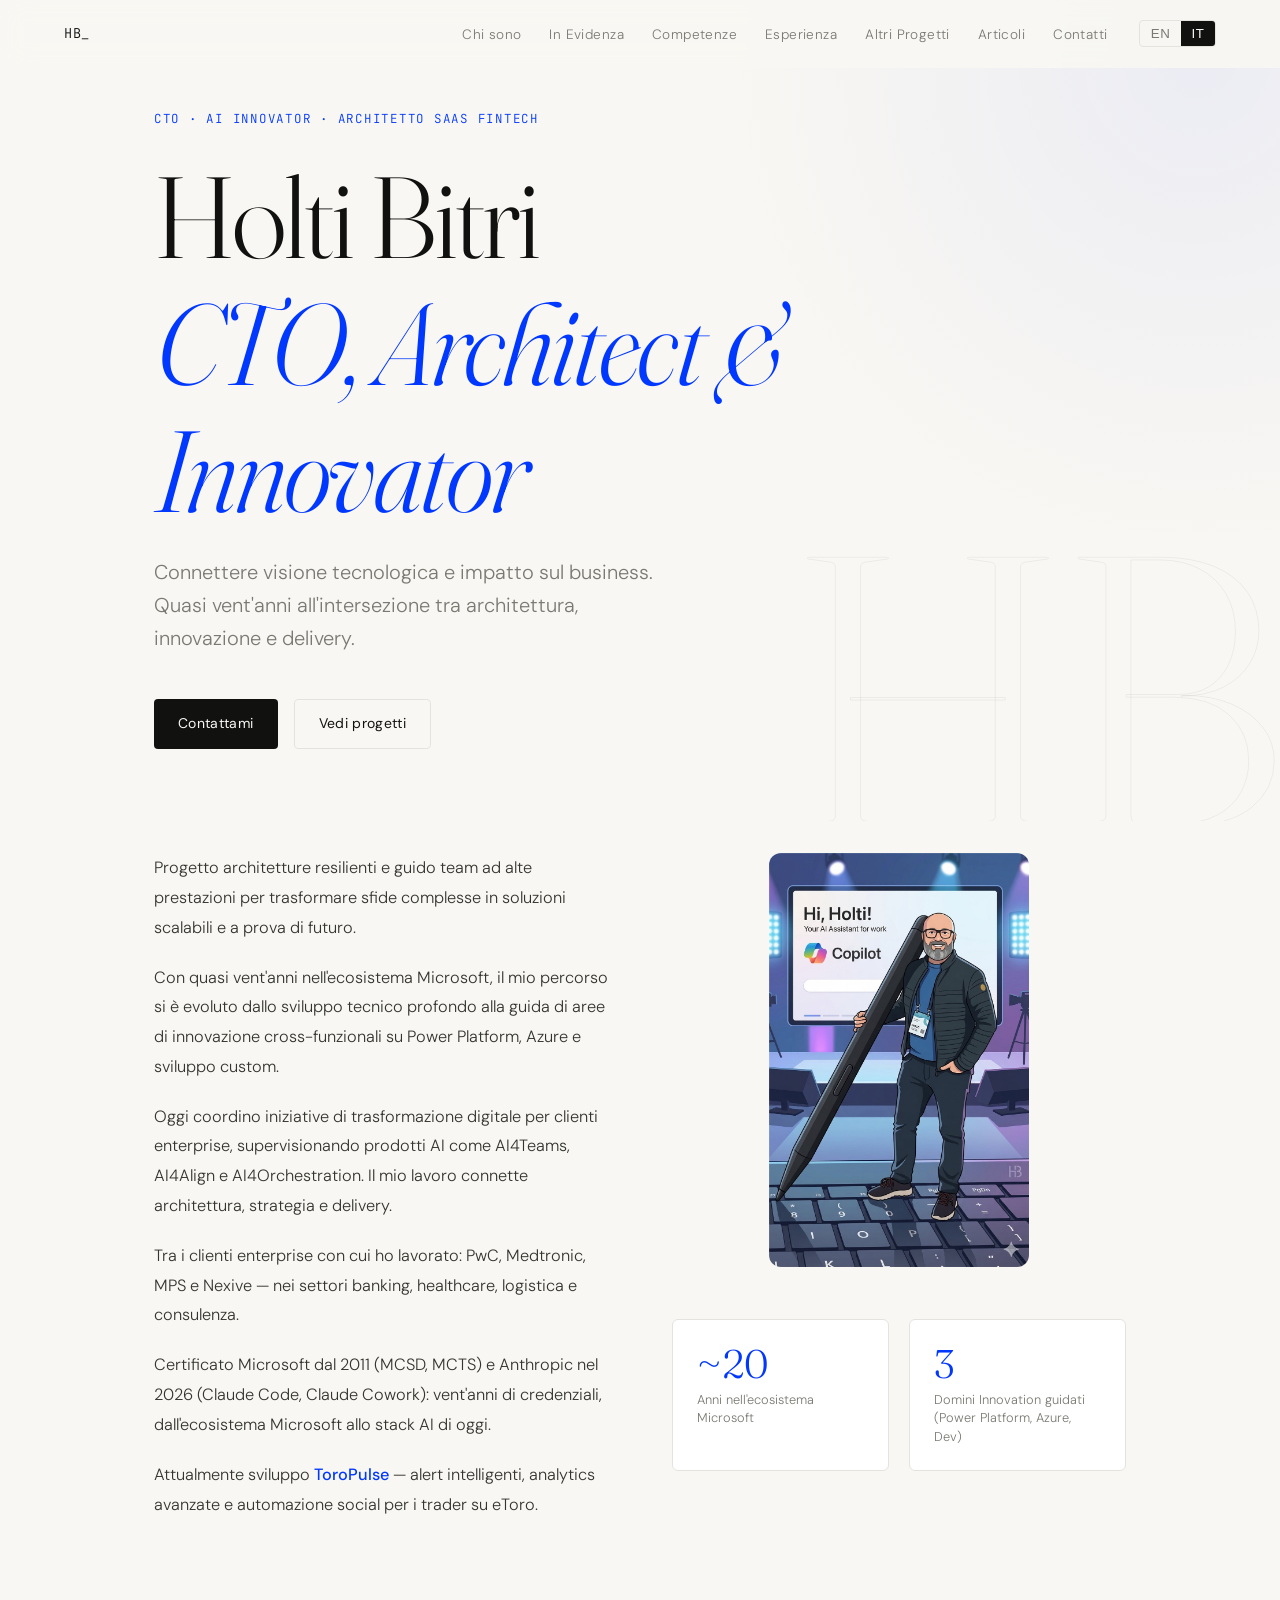
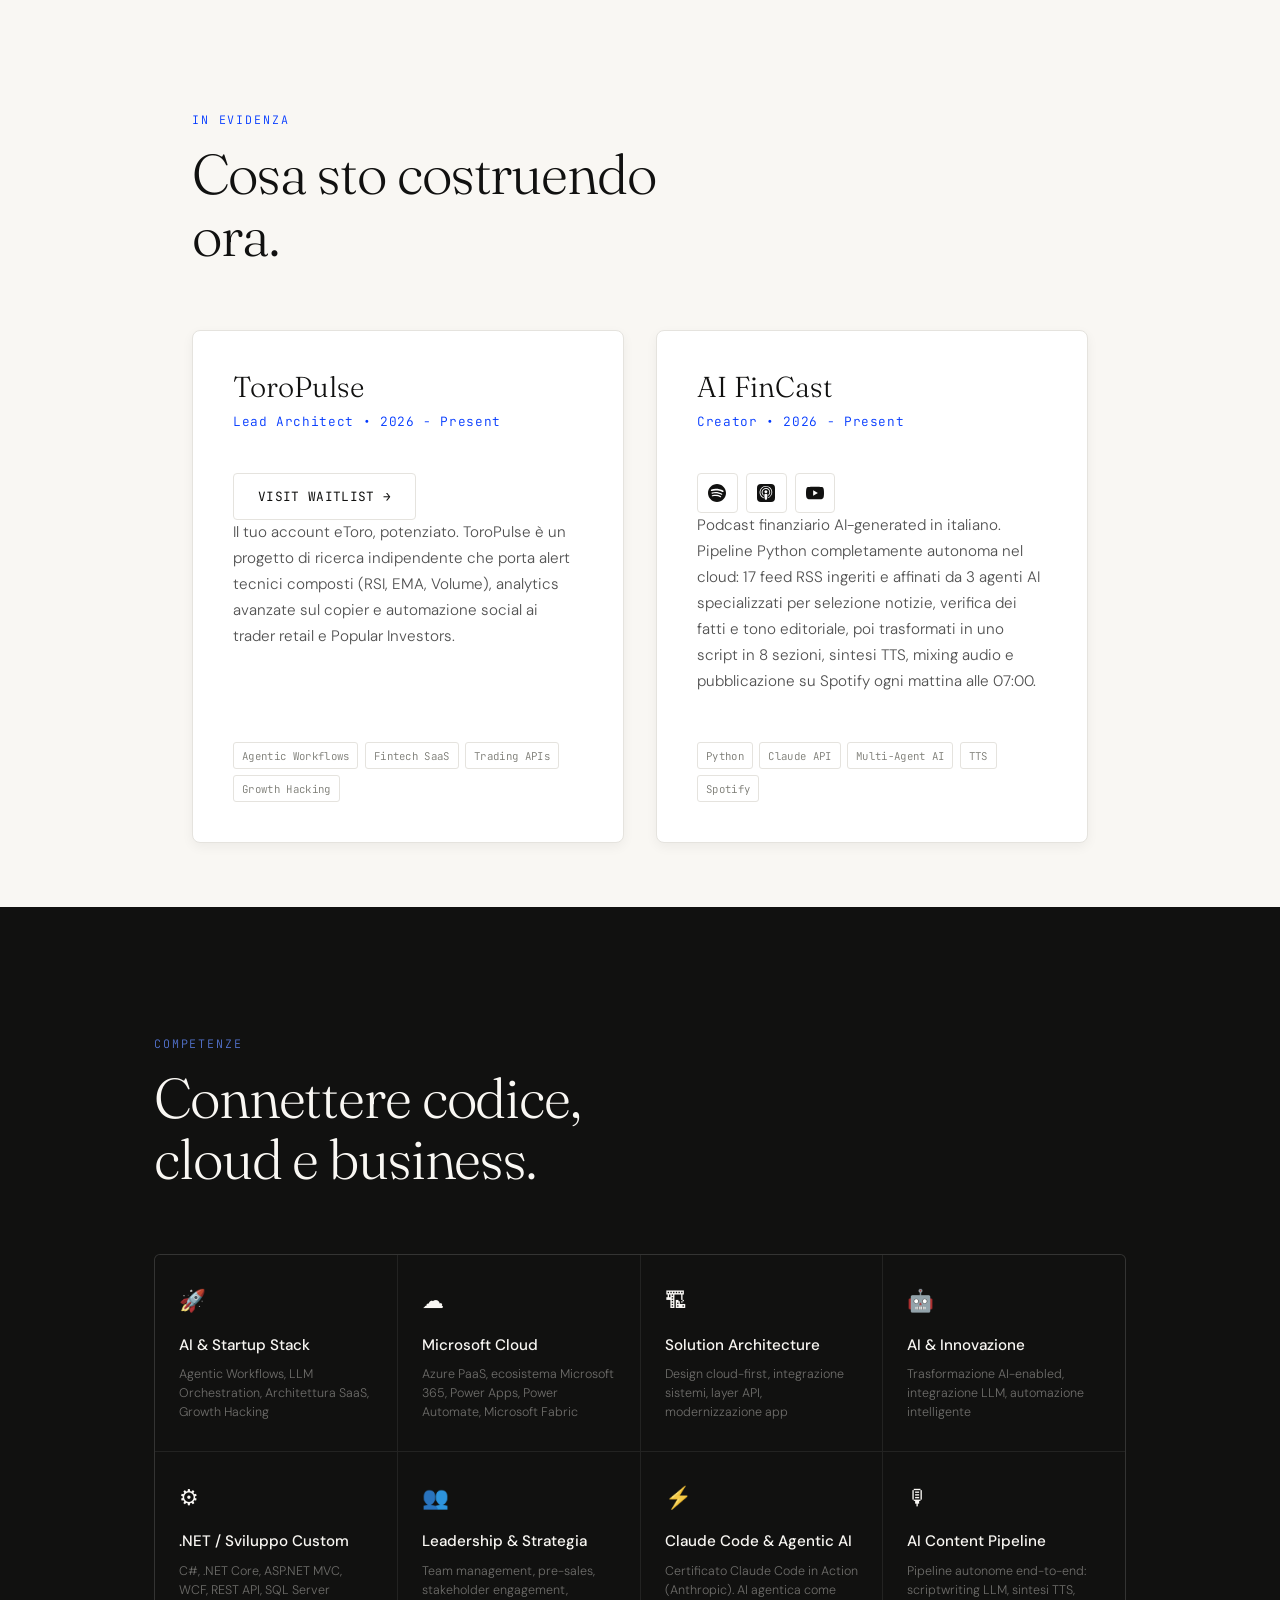
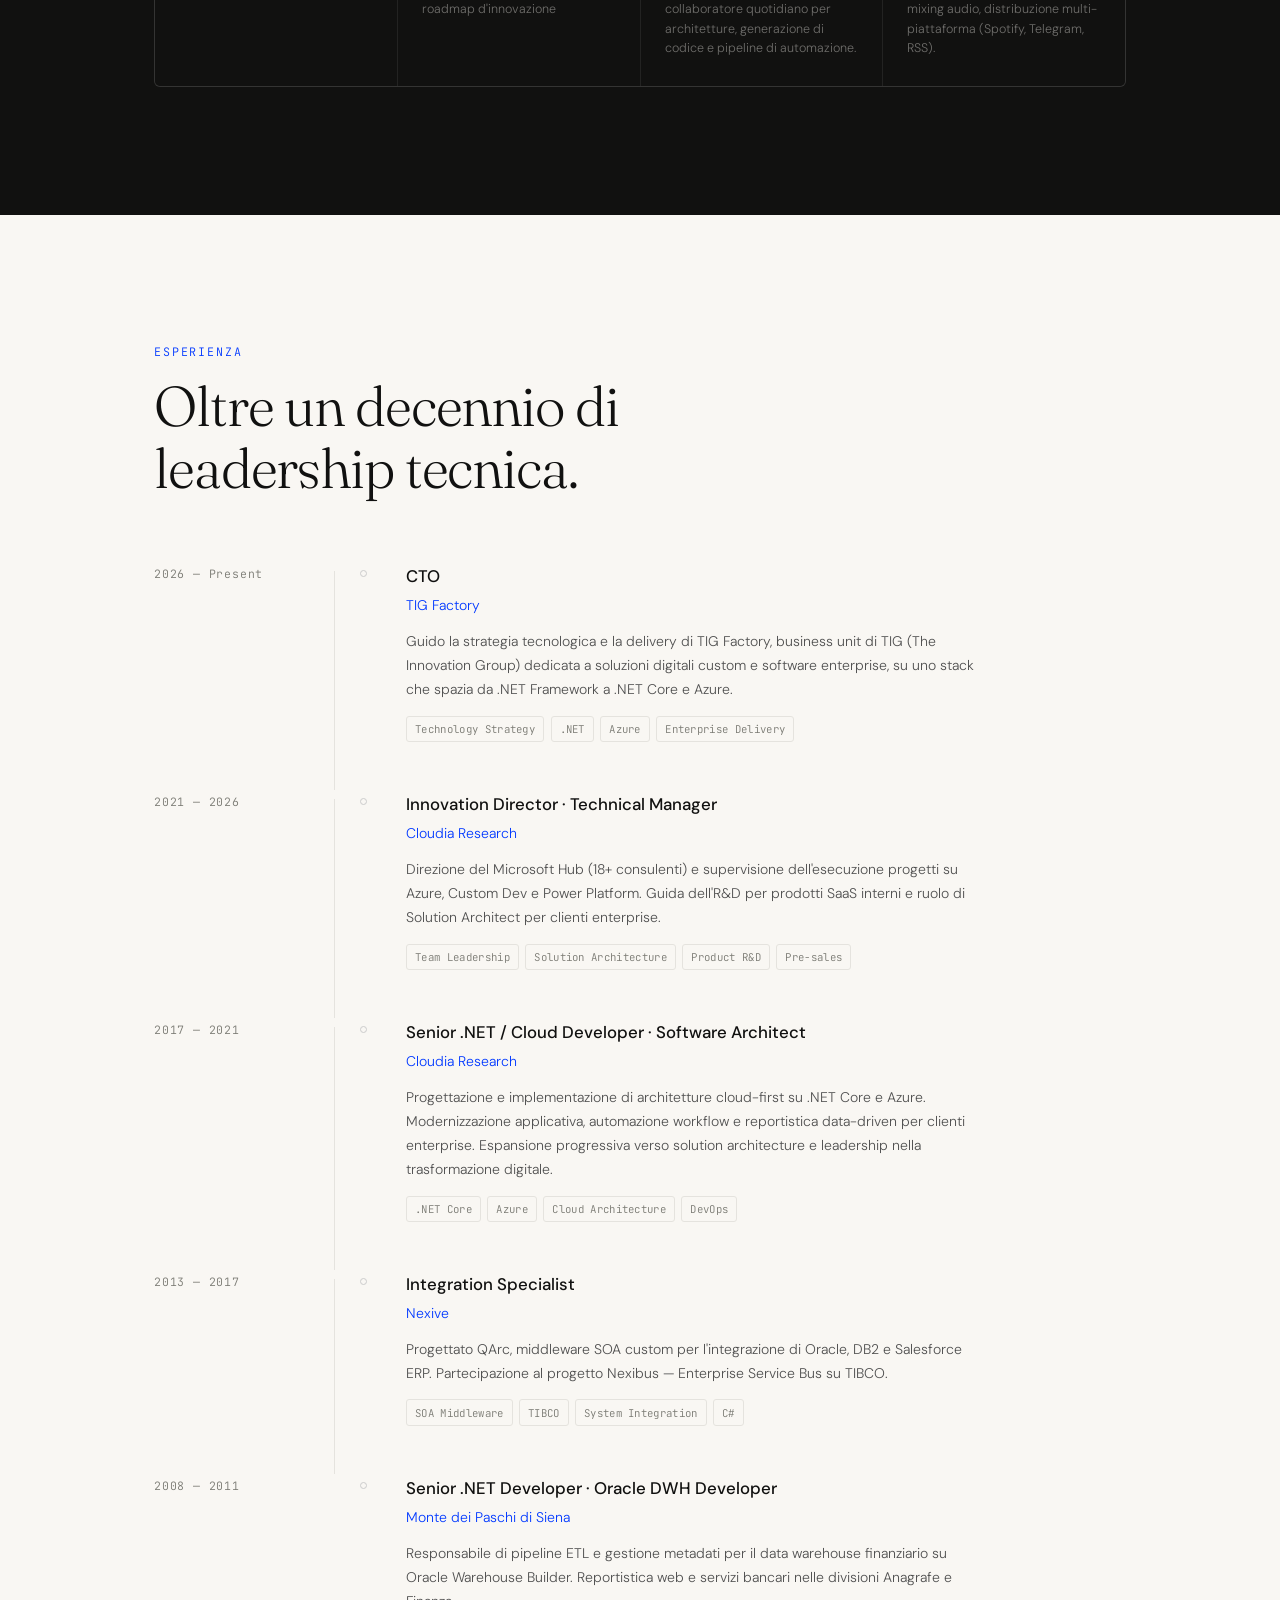
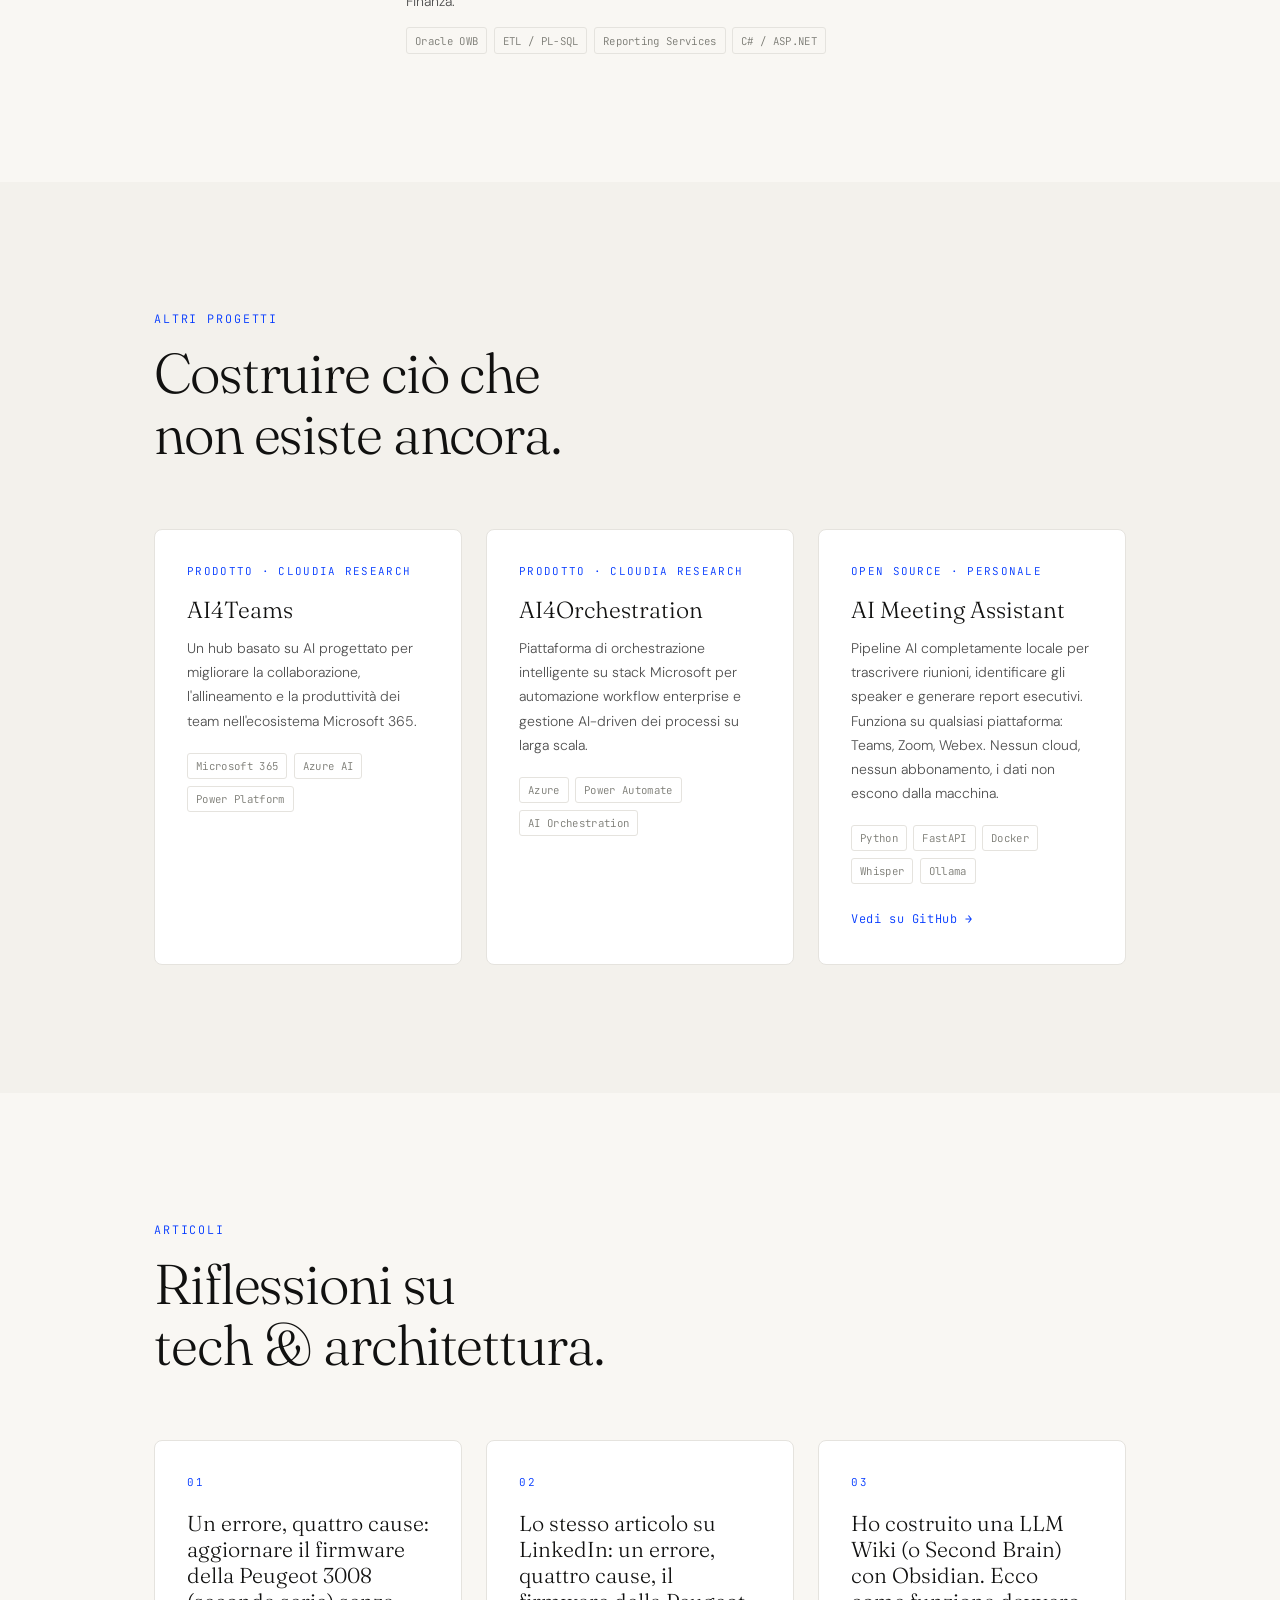
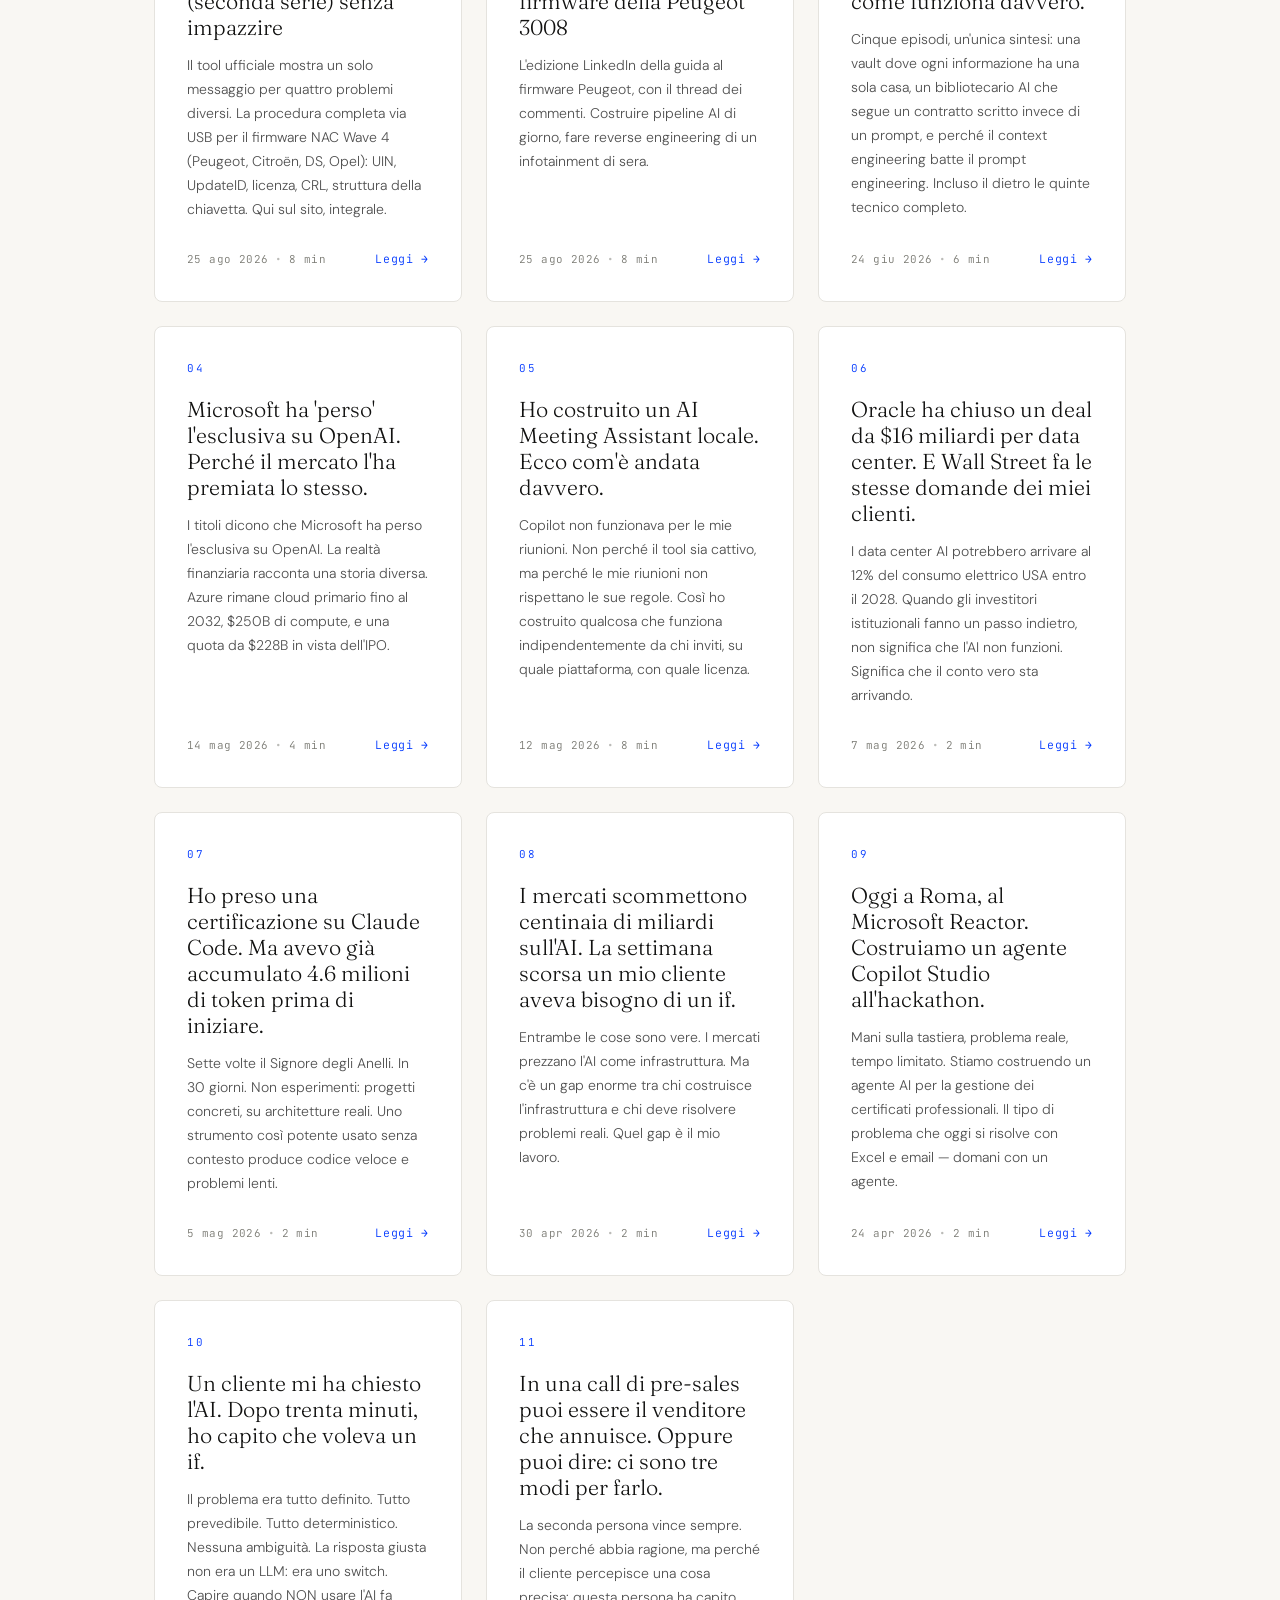
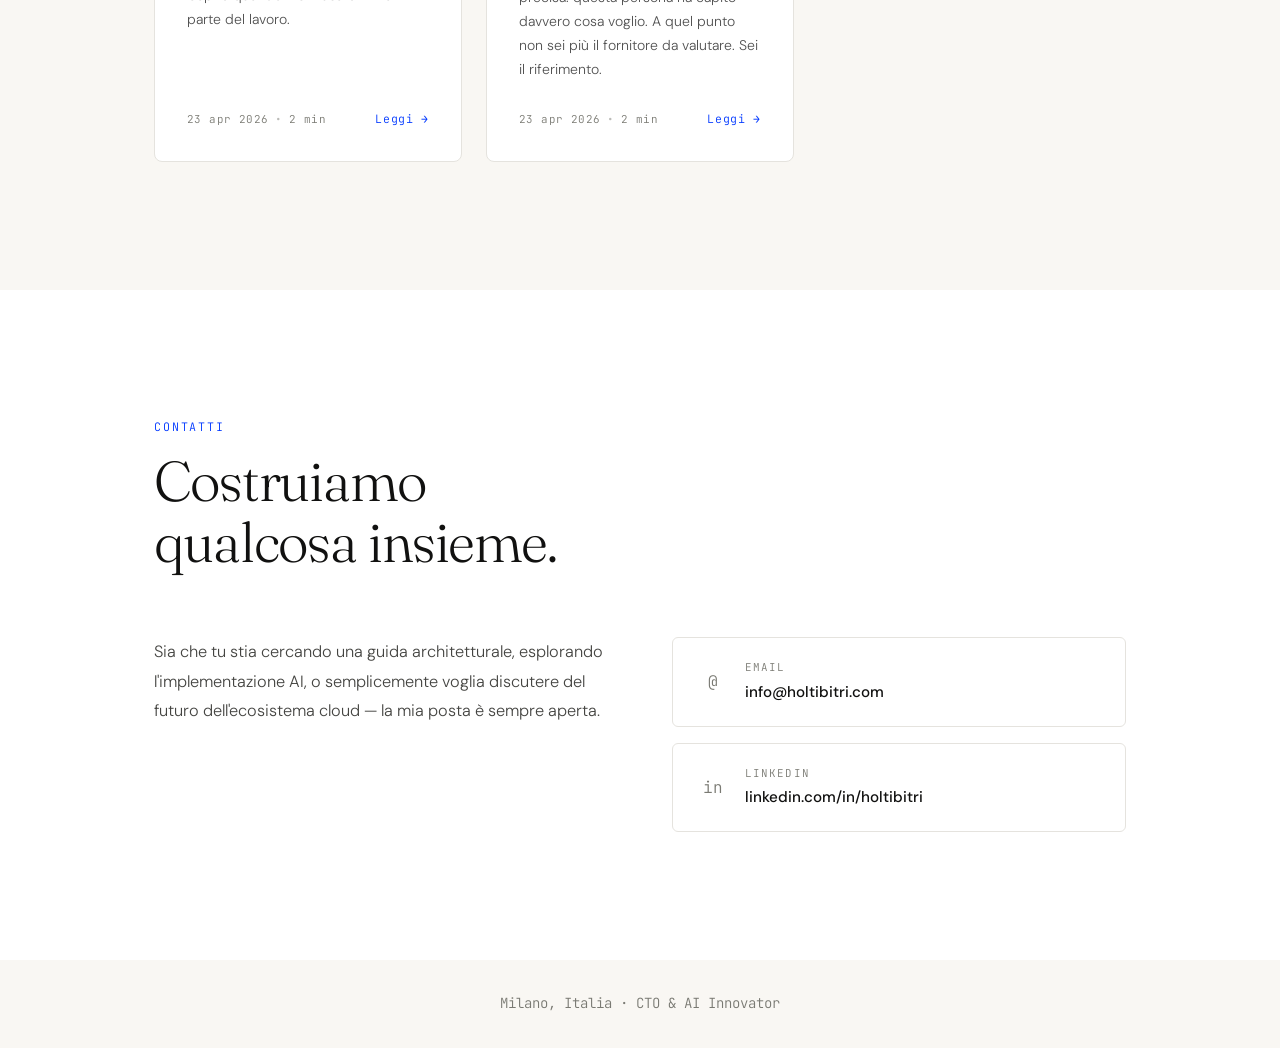
==== it/index.html @ cdf972e0 "feat: card FinCast con i loghi dei tre canali di ascolto (Spotify, Apple, YouTube) Tre pulsanti icon" ====
<!DOCTYPE html>
<html lang="it">
<head>
  <meta charset="UTF-8">
  <meta name="viewport" content="width=device-width, initial-scale=1.0">
  <title>Holti Bitri — CTO & AI Innovator | Architetto SaaS Fintech</title>
  <meta name="description" content="CTO & AI Innovator con quasi vent'anni nell'ecosistema Microsoft. Sviluppo ToroPulse, una SaaS fintech per trader retail su eToro, e AI FinCast, un podcast finanziario AI-generated. Esperienza in Azure, .NET e AI agentica.">
  <link rel="canonical" href="https://holtibitri.com/it/">
  <link rel="alternate" hreflang="en" href="https://holtibitri.com/">
  <link rel="alternate" hreflang="it" href="https://holtibitri.com/it/">
  <link rel="alternate" hreflang="x-default" href="https://holtibitri.com/">

  <meta property="og:type" content="website">
  <meta property="og:url" content="https://holtibitri.com/it/">
  <meta property="og:title" content="Holti Bitri — CTO & AI Innovator">
  <meta property="og:description" content="CTO & AI Innovator con quasi vent'anni nell'ecosistema Microsoft. Sviluppo ToroPulse (SaaS fintech per trader eToro) e AI FinCast, podcast finanziario AI-generated.">
  <meta property="og:image" content="https://holtibitri.com/avatar.jpg">
  <meta property="og:locale" content="it_IT">
  <meta property="og:locale:alternate" content="en_US">

  <meta name="twitter:card" content="summary_large_image">
  <meta name="twitter:title" content="Holti Bitri — CTO & AI Innovator">
  <meta name="twitter:description" content="CTO & AI Innovator con quasi vent'anni nell'ecosistema Microsoft. Sviluppo ToroPulse (SaaS fintech per trader eToro) e AI FinCast, podcast finanziario AI-generated.">
  <meta name="twitter:image" content="https://holtibitri.com/avatar.jpg">

  <link rel="preconnect" href="https://fonts.googleapis.com">
  <link rel="preconnect" href="https://fonts.gstatic.com" crossorigin>
  <link rel="icon" type="image/x-icon" href="/favicon.ico">
  <link rel="icon" type="image/png" sizes="256x256" href="/favicon.ico">
  <link rel="shortcut icon" href="/favicon.ico">
  <link href="https://fonts.googleapis.com/css2?family=Fraunces:ital,opsz,wght@0,9..144,300;0,9..144,400;1,9..144,300&family=DM+Sans:wght@300;400;500&family=JetBrains+Mono:wght@400;500&display=swap" rel="stylesheet">

  <script type="application/ld+json">
  {
    "@context": "https://schema.org",
    "@type": "Person",
    "name": "Holti Bitri",
    "jobTitle": "CTO & AI Innovator",
    "url": "https://holtibitri.com/it/",
    "image": "https://holtibitri.com/avatar.jpg",
    "email": "mailto:info@holtibitri.com",
    "worksFor": {
      "@type": "Organization",
      "name": "TIG Factory"
    },
    "address": {
      "@type": "PostalAddress",
      "addressLocality": "Milan",
      "addressCountry": "IT"
    },
    "sameAs": [
      "https://linkedin.com/in/holtibitri",
      "https://github.com/holtibitri-arch"
    ]
  }
  </script>

  <link rel="stylesheet" href="/css/site.css">
  <style>
    section { padding: clamp(4rem, 10vw, 8rem) 0; }

    /* ============================================
       HERO
    ============================================ */
    .hero {
      min-height: auto;
      display: flex;
      align-items: flex-start;
      padding-top: clamp(6rem, 12vh, 9rem);
      padding-bottom: clamp(4rem, 8vh, 6rem);
      position: relative;
      overflow: hidden;
    }

    .hero::before {
      content: '';
      position: absolute;
      top: -20%; right: -10%;
      width: 55%; height: 90%;
      background: radial-gradient(ellipse at 70% 30%, rgba(0, 56, 255, 0.055) 0%, transparent 68%);
      pointer-events: none;
    }

    .hero::after {
      content: 'HB';
      position: absolute;
      right: -0.02em;
      bottom: -0.15em;
      font-family: var(--font-display);
      font-size: clamp(14rem, 30vw, 28rem);
      font-weight: 300;
      color: transparent;
      -webkit-text-stroke: 1px rgba(0,0,0,0.05);
      pointer-events: none;
      line-height: 1;
      user-select: none;
    }

    .hero-inner { width: 100%; position: relative; z-index: 1; }

    .hero-eyebrow {
      font-family: var(--font-mono);
      font-size: 0.78rem;
      letter-spacing: 0.14em;
      text-transform: uppercase;
      color: var(--accent);
      margin-bottom: 1.5rem;
      opacity: 0;
      transform: translateY(12px);
      animation: fadeUp 0.7s 0.2s forwards;
    }

    .hero-name {
      font-size: clamp(3.5rem, 9vw, 8.5rem);
      font-weight: 300;
      letter-spacing: -0.025em;
      margin-bottom: 0.2em;
      opacity: 0;
      transform: translateY(16px);
      animation: fadeUp 0.8s 0.35s forwards;
    }
    .hero-name em {
      font-style: italic;
      color: var(--accent);
    }

    .hero-title {
      font-size: clamp(1rem, 2vw, 1.25rem);
      color: var(--muted);
      font-weight: 300;
      max-width: 500px;
      margin-bottom: 2.75rem;
      line-height: 1.65;
      opacity: 0;
      transform: translateY(12px);
      animation: fadeUp 0.7s 0.5s forwards;
    }

    .hero-cta {
      display: flex;
      gap: 1rem;
      flex-wrap: wrap;
      opacity: 0;
      transform: translateY(12px);
      animation: fadeUp 0.7s 0.65s forwards;
    }

    .btn {
      display: inline-flex;
      align-items: center;
      padding: 0.75rem 1.5rem;
      text-decoration: none;
      font-size: 0.875rem;
      font-weight: 400;
      border-radius: 4px;
      transition: all 0.2s;
      letter-spacing: 0.025em;
    }
    .btn-primary { background: var(--text); color: var(--bg); }
    .btn-primary:hover { background: var(--accent); }
    .btn-secondary { border: 1px solid var(--border); color: var(--text); }
    .btn-secondary:hover { border-color: var(--text); }

    .hero-scroll { display: none; }

    /* ============================================
       SECTION HEADER
    ============================================ */
    .section-header { margin-bottom: clamp(2.5rem, 5vw, 4rem); }

    .section-label {
      display: block;
      font-family: var(--font-mono);
      font-size: 0.73rem;
      letter-spacing: 0.16em;
      text-transform: uppercase;
      color: var(--accent);
      margin-bottom: 0.75rem;
    }

    .section-title {
      font-size: clamp(2rem, 5vw, 3.5rem);
      font-weight: 300;
      letter-spacing: -0.02em;
    }

    /* ============================================
       ABOUT
    ============================================ */
    .about-grid {
      display: grid;
      grid-template-columns: 1fr 1fr;
      gap: clamp(2rem, 5vw, 5rem);
      align-items: start;
    }

    .about-avatar-wrap {
      display: flex;
      justify-content: center;
      margin-bottom: 2rem;
    }

    .about-avatar {
      width: auto;
      max-width: 260px;
      height: auto;
      border-radius: 12px;
      display: block;
      transition: transform 0.3s, box-shadow 0.3s;
    }
    .about-avatar:hover {
      transform: translateY(-3px);
      box-shadow: 0 16px 48px rgba(0,0,0,0.15);
    }

    .about-text { font-size: 1.02rem; line-height: 1.82; color: #35352F; }
    .about-text p + p { margin-top: 1.25em; }

    .about-stats {
      display: grid;
      grid-template-columns: 1fr 1fr;
      gap: 1.25rem;
    }

    .stat-card {
      padding: 1.5rem;
      border: 1px solid var(--border);
      border-radius: 6px;
      background: var(--bg-card);
      transition: border-color 0.2s;
    }
    .stat-card:hover { border-color: var(--accent); }

    .stat-number {
      font-family: var(--font-display);
      font-size: 2.5rem;
      font-weight: 300;
      color: var(--accent);
      line-height: 1;
      margin-bottom: 0.4rem;
    }

    .stat-label {
      font-size: 0.8rem;
      color: var(--muted);
      line-height: 1.45;
    }

    /* ============================================
       EXPERTISE (dark section)
    ============================================ */
    #expertise {
      background: var(--text);
      color: var(--bg);
    }
    #expertise .section-label { color: rgba(100, 140, 255, 0.8); }
    #expertise .section-title { color: var(--bg); }

    .expertise-grid {
      display: grid;
      grid-template-columns: repeat(auto-fill, minmax(240px, 1fr));
      gap: 1px;
      border: 1px solid rgba(255,255,255,0.08);
      background: rgba(255,255,255,0.08);
      border-radius: 6px;
      overflow: hidden;
      margin-top: 3rem;
    }

    .expertise-item {
      background: var(--text);
      padding: 1.75rem 1.5rem;
      transition: background 0.22s;
    }
    .expertise-item:hover { background: #1c1c1b; }

    .expertise-icon {
      font-size: 1.35rem;
      margin-bottom: 0.8rem;
      display: block;
      filter: grayscale(0.2);
    }

    .expertise-name {
      font-size: 0.95rem;
      font-weight: 500;
      color: #F9F7F3;
      margin-bottom: 0.4rem;
    }

    .expertise-desc {
      font-size: 0.78rem;
      color: rgba(249, 247, 243, 0.4);
      line-height: 1.55;
    }

    /* ============================================
       EXPERIENCE
    ============================================ */
    .timeline {
      position: relative;
      padding-left: 0;
    }

    .timeline-item {
      display: grid;
      grid-template-columns: 180px 1fr;
      gap: 2rem;
      padding-bottom: 3rem;
      position: relative;
    }
    .timeline-item:last-child { padding-bottom: 0; }

    .timeline-item::after {
      content: '';
      position: absolute;
      left: 180px;
      top: 0.55rem;
      bottom: 0;
      width: 1px;
      background: var(--border);
    }
    .timeline-item:last-child::after { display: none; }

    .timeline-left { padding-top: 0.1rem; }

    .timeline-date {
      font-family: var(--font-mono);
      font-size: 0.72rem;
      color: var(--muted);
      letter-spacing: 0.07em;
      white-space: nowrap;
    }

    .timeline-right {
      padding-left: 2.5rem;
      position: relative;
    }
    .timeline-right::before {
      content: '';
      position: absolute;
      left: -0.4rem;
      top: 0.5rem;
      width: 7px; height: 7px;
      border-radius: 50%;
      background: var(--bg);
      border: 1.5px solid #ccc;
      z-index: 1;
      transition: border-color 0.2s, background 0.2s;
    }
    .timeline-item:hover .timeline-right::before {
      border-color: var(--accent);
      background: var(--accent);
    }

    .timeline-role { font-size: 1.05rem; font-weight: 500; margin-bottom: 0.2rem; }
    .timeline-company { font-size: 0.875rem; color: var(--accent); margin-bottom: 0.7rem; }

    .timeline-desc {
      font-size: 0.875rem;
      color: #505050;
      line-height: 1.72;
      max-width: 580px;
    }

    .timeline-tags {
      display: flex;
      flex-wrap: wrap;
      gap: 0.4rem;
      margin-top: 0.9rem;
    }

    .tag {
      font-family: var(--font-mono);
      font-size: 0.67rem;
      padding: 0.2rem 0.5rem;
      border: 1px solid var(--border);
      border-radius: 3px;
      color: var(--muted);
      letter-spacing: 0.03em;
    }

    /* ============================================
       PROJECTS
    ============================================ */
    #projects { background: #F3F1EC; }

    .projects-grid {
      display: grid;
      grid-template-columns: repeat(auto-fill, minmax(300px, 1fr));
      gap: 1.5rem;
      margin-top: 3rem;
    }

    .project-card {
      background: var(--bg-card);
      border: 1px solid var(--border);
      border-radius: 8px;
      padding: 2rem;
      transition: transform 0.22s, box-shadow 0.22s;
    }
    .project-card:hover {
      transform: translateY(-4px);
      box-shadow: 0 16px 48px rgba(0,0,0,0.07);
    }

    .project-type {
      font-family: var(--font-mono);
      font-size: 0.68rem;
      letter-spacing: 0.12em;
      text-transform: uppercase;
      color: var(--accent);
      margin-bottom: 1rem;
    }

    .project-title {
      font-family: var(--font-display);
      font-size: 1.45rem;
      font-weight: 300;
      margin-bottom: 0.75rem;
      line-height: 1.2;
    }

    .project-desc {
      font-size: 0.875rem;
      color: #505050;
      line-height: 1.72;
      margin-bottom: 1.25rem;
    }

    .project-stack { display: flex; flex-wrap: wrap; gap: 0.4rem; }

    /* ============================================
       FEATURED PROJECTS
    ============================================ */
    .featured-grid {
      display: grid;
      grid-template-columns: 1fr 1fr;
      gap: 2rem;
    }

    .featured-card {
      border: 1px solid var(--border);
      border-radius: 8px;
      padding: 2.5rem;
      background-color: var(--bg-card);
      transition: box-shadow 0.3s;
      box-shadow: 0 4px 12px rgba(0,0,0,0.05);
      display: flex;
      flex-direction: column;
    }
    .featured-card:hover { box-shadow: 0 16px 48px rgba(0,0,0,0.07); }
    .featured-card .timeline-tags { margin-top: auto; padding-top: 1.5rem; }

    /* ============================================
       CONTACT
    ============================================ */
    .contact-inner {
      display: grid;
      grid-template-columns: 1fr 1fr;
      gap: clamp(2rem, 5vw, 5rem);
      align-items: start;
    }

    .contact-text { font-size: 1.02rem; color: #444441; line-height: 1.82; }

    .contact-links { display: flex; flex-direction: column; gap: 1rem; }
    .contact-link {
      display: flex;
      align-items: center;
      gap: 1rem;
      padding: 1.25rem 1.5rem;
      border: 1px solid var(--border);
      border-radius: 6px;
      text-decoration: none;
      color: var(--text);
      background: var(--bg-card);
      transition: all 0.2s;
    }
    .contact-link:hover { border-color: var(--accent); }
    .contact-link:hover .contact-link-value { color: var(--accent); }

    .contact-link-icon {
      font-family: var(--font-mono);
      font-size: 1rem;
      width: 2rem;
      text-align: center;
      flex-shrink: 0;
      color: var(--muted);
    }

    .contact-link-info { flex: 1; }
    .contact-link-label {
      display: block;
      font-family: var(--font-mono);
      font-size: 0.68rem;
      letter-spacing: 0.1em;
      color: var(--muted);
      text-transform: uppercase;
      margin-bottom: 0.2rem;
    }
    .contact-link-value {
      display: block;
      font-size: 0.95rem;
      font-weight: 500;
      transition: color 0.2s;
    }

    /* ============================================
       ANIMATIONS
    ============================================ */
    @keyframes fadeUp {
      from { opacity: 0; transform: translateY(16px); }
      to   { opacity: 1; transform: translateY(0); }
    }
    .reveal {
      opacity: 0;
      transform: translateY(20px);
      transition: opacity 0.8s ease-out, transform 0.8s ease-out;
    }
    .reveal.visible { opacity: 1; transform: translateY(0); }

    /* ============================================
       WRITING
    ============================================ */
    .writing-grid {
      display: grid;
      grid-template-columns: repeat(auto-fill, minmax(300px, 1fr));
      gap: 1.5rem;
      margin-top: 3rem;
    }

    .writing-item {
      display: flex;
      flex-direction: column;
      background: var(--bg-card);
      border: 1px solid var(--border);
      border-radius: 8px;
      padding: 2rem;
      text-decoration: none;
      color: var(--text);
      transition: transform 0.22s, box-shadow 0.22s, border-color 0.22s;
    }
    .writing-item:hover {
      transform: translateY(-4px);
      box-shadow: 0 16px 48px rgba(0,0,0,0.07);
      border-color: var(--accent);
    }

    .writing-number {
      font-family: var(--font-mono);
      font-size: 0.68rem;
      letter-spacing: 0.14em;
      color: var(--accent);
      margin-bottom: 1.25rem;
    }

    .writing-title {
      font-family: var(--font-display);
      font-size: 1.35rem;
      font-weight: 300;
      line-height: 1.2;
      margin-bottom: 0.75rem;
      color: var(--text);
    }

    .writing-excerpt {
      font-size: 0.875rem;
      color: #505050;
      line-height: 1.72;
      flex: 1;
      margin-bottom: 1.75rem;
    }

    .writing-footer {
      display: flex;
      justify-content: space-between;
      align-items: center;
      margin-top: auto;
    }

    .writing-meta {
      display: flex;
      gap: 0.4rem;
      font-family: var(--font-mono);
      font-size: 0.68rem;
      color: var(--muted);
      letter-spacing: 0.04em;
    }

    .writing-cta {
      font-family: var(--font-mono);
      font-size: 0.72rem;
      color: var(--accent);
      letter-spacing: 0.06em;
      transition: letter-spacing 0.2s;
    }
    .writing-item:hover .writing-cta { letter-spacing: 0.1em; }

    .writing-empty {
      color: var(--muted);
      font-size: 0.875rem;
      font-style: italic;
      grid-column: 1 / -1;
    }

    /* ============================================
       RESPONSIVE
    ============================================ */
    @media (max-width: 768px) {
      .about-grid, .contact-inner, .featured-grid { grid-template-columns: 1fr; gap: 2.5rem; }
      .timeline-item { grid-template-columns: 1fr; gap: 0.25rem; }
      .timeline-item::after { display: none; }
      .timeline-right { padding-left: 1.25rem; }
    }
    @media (max-width: 480px) {
      .about-stats { grid-template-columns: 1fr 1fr; }
      .hero::after { display: none; }
    }
  </style>
  <script defer src="https://cloud.umami.is/script.js" data-website-id="4d89a1e3-8961-4b64-9579-4c118118822f"></script>
</head>
<body>

  <nav id="navbar">
    <a href="#" class="nav-logo">HB_</a>
    <div class="nav-right">
      <ul class="nav-links">
        <li><a href="#about" data-en="About" data-it="Chi sono">Chi sono</a></li>
        <li><a href="#featured-project" data-en="Featured" data-it="In Evidenza">In Evidenza</a></li>
        <li><a href="#expertise" data-en="Expertise" data-it="Competenze">Competenze</a></li>
        <li><a href="#experience" data-en="Experience" data-it="Esperienza">Esperienza</a></li>
        <li><a href="#projects" data-en="Other Projects" data-it="Altri Progetti">Altri Progetti</a></li>
        <li><a href="#writing" data-en="Writing" data-it="Articoli">Articoli</a></li>
        <li><a href="#contact" data-en="Contact" data-it="Contatti">Contatti</a></li>
      </ul>
      <div class="lang-toggle">
        <button class="lang-btn" data-lang="en">EN</button>
        <button class="lang-btn active" data-lang="it">IT</button>
      </div>
    </div>
  </nav>

  <header id="home" class="hero">
    <div class="container hero-inner">
      <p class="hero-eyebrow" data-en="CTO &middot; AI Innovator &middot; Fintech SaaS Architect" data-it="CTO &middot; AI Innovator &middot; Architetto SaaS Fintech">
        CTO &middot; AI Innovator &middot; Architetto SaaS Fintech
      </p>
      <h1 class="hero-name">
        Holti Bitri<br><em>CTO, Architect &amp; Innovator</em>
      </h1>
      <p class="hero-title" data-en="Building bridges between technology vision and business impact. Nearly 20 years at the intersection of architecture, innovation, and delivery." data-it="Connettere visione tecnologica e impatto sul business. Quasi vent'anni all'intersezione tra architettura, innovazione e delivery.">
        Connettere visione tecnologica e impatto sul business. Quasi vent'anni all'intersezione tra architettura, innovazione e delivery.
      </p>
      <div class="hero-cta">
        <a href="#contact" class="btn btn-primary" data-en="Get in touch" data-it="Contattami">Contattami</a>
        <a href="#featured-project" class="btn btn-secondary" data-en="View projects" data-it="Vedi progetti">Vedi progetti</a>
      </div>
    </div>
  </header>

  <section id="about" style="padding-top: 2rem;">
    <div class="container">
      <div class="about-grid">
        <div class="about-text reveal">
          <p data-en="I design resilient architectures and lead high-performing teams to turn complex challenges into scalable, future-proof solutions." data-it="Progetto architetture resilienti e guido team ad alte prestazioni per trasformare sfide complesse in soluzioni scalabili e a prova di futuro.">
            Progetto architetture resilienti e guido team ad alte prestazioni per trasformare sfide complesse in soluzioni scalabili e a prova di futuro.
          </p>
          <p data-en="With nearly 20 years in the Microsoft ecosystem, my journey evolved from deep-dive technical development to leading cross-functional innovation areas spanning Power Platform, Azure, and custom development." data-it="Con quasi vent'anni nell'ecosistema Microsoft, il mio percorso si è evoluto dallo sviluppo tecnico profondo alla guida di aree di innovazione cross-funzionali su Power Platform, Azure e sviluppo custom.">
            Con quasi vent'anni nell'ecosistema Microsoft, il mio percorso si è evoluto dallo sviluppo tecnico profondo alla guida di aree di innovazione cross-funzionali su Power Platform, Azure e sviluppo custom.
          </p>
          <p data-en="Today I drive digital transformation initiatives for enterprise clients, overseeing AI-powered products including AI4Teams, AI4Align, and AI4Orchestration. My work connects architecture, strategy, and delivery." data-it="Oggi coordino iniziative di trasformazione digitale per clienti enterprise, supervisionando prodotti AI come AI4Teams, AI4Align e AI4Orchestration. Il mio lavoro connette architettura, strategia e delivery.">
            Oggi coordino iniziative di trasformazione digitale per clienti enterprise, supervisionando prodotti AI come AI4Teams, AI4Align e AI4Orchestration. Il mio lavoro connette architettura, strategia e delivery.
          </p>
          <p data-en="Enterprise clients I've worked with include PwC, Medtronic, MPS, and Nexive &mdash; across banking, healthcare, logistics, and consulting." data-it="Tra i clienti enterprise con cui ho lavorato: PwC, Medtronic, MPS e Nexive &mdash; nei settori banking, healthcare, logistica e consulenza.">
            Tra i clienti enterprise con cui ho lavorato: PwC, Medtronic, MPS e Nexive &mdash; nei settori banking, healthcare, logistica e consulenza.
          </p>
          <p data-en="Microsoft-certified since 2011 (MCSD, MCTS) and Anthropic-certified in 2026 (Claude Code, Claude Cowork): two decades of credentials, from the Microsoft ecosystem to today's AI stack." data-it="Certificato Microsoft dal 2011 (MCSD, MCTS) e Anthropic nel 2026 (Claude Code, Claude Cowork): vent'anni di credenziali, dall'ecosistema Microsoft allo stack AI di oggi.">
            Certificato Microsoft dal 2011 (MCSD, MCTS) e Anthropic nel 2026 (Claude Code, Claude Cowork): vent'anni di credenziali, dall'ecosistema Microsoft allo stack AI di oggi.
          </p>
          <p data-en="Currently building <a href='https://toropulse.app' target='_blank' style='color: var(--accent); text-decoration: none; font-weight: 500;'>ToroPulse</a> — smart alerts, deep copier analytics, and social automation for eToro traders." data-it="Attualmente sviluppo <a href='https://toropulse.app' target='_blank' style='color: var(--accent); text-decoration: none; font-weight: 500;'>ToroPulse</a> — alert intelligenti, analytics avanzate e automazione social per i trader su eToro.">
            Attualmente sviluppo <a href='https://toropulse.app' target='_blank' style='color: var(--accent); text-decoration: none; font-weight: 500;'>ToroPulse</a> — alert intelligenti, analytics avanzate e automazione social per i trader su eToro.
          </p>
        </div>
        
        <div class="about-stats reveal" style="transition-delay:0.15s">
          <div class="about-avatar-wrap" style="grid-column: 1 / -1;">
            <img src="/avatar.jpg" alt="Holti Bitri — CTO, Architect & Innovator" class="about-avatar">
          </div>
          <div class="stat-card">
            <div class="stat-number">~20</div>
            <div class="stat-label" data-en="Years in the Microsoft ecosystem" data-it="Anni nell'ecosistema Microsoft">Anni nell'ecosistema Microsoft</div>
          </div>
          <div class="stat-card">
            <div class="stat-number">3</div>
            <div class="stat-label" data-en="Innovation domains led (Power Platform, Azure, Dev)" data-it="Domini Innovation guidati (Power Platform, Azure, Dev)">Domini Innovation guidati (Power Platform, Azure, Dev)</div>
          </div>
        </div>
      </div>
    </div>
  </section>

  <div class="section-divider"></div>

  <section id="featured-project" class="reveal" style="padding: 4rem 10%; background-color: var(--bg);">
    <div class="container">
      <div class="section-header">
        <span class="section-label" data-en="Featured" data-it="In Evidenza">In Evidenza</span>
        <h2 class="section-title" data-en="What I'm building<br>right now." data-it="Cosa sto costruendo<br>ora.">Cosa sto costruendo<br>ora.</h2>
      </div>
      <div class="featured-grid">
        <div class="featured-card">
          <div style="display: flex; justify-content: space-between; align-items: flex-start; flex-wrap: wrap; gap: 1rem;">
            <div>
              <h3 style="font-family: var(--font-display); font-size: 1.8rem; color: var(--text); margin-bottom: 0.5rem;">ToroPulse</h3>
              <p style="color: var(--accent); font-family: var(--font-mono); font-size: 0.8rem; margin-bottom: 1.5rem; letter-spacing: 0.05em;" data-en="Lead Architect • 2026 - Present" data-it="Lead Architect • 2026 - Present">Lead Architect • 2026 - Present</p>
            </div>
            <a href="https://toropulse.app" target="_blank" class="btn btn-secondary" style="font-family: var(--font-mono); font-size: 0.8rem; text-transform: uppercase;">Visit Waitlist &rarr;</a>
          </div>
          <p style="color: #505050; line-height: 1.7; margin-bottom: 1.5rem; font-size: 0.95rem;" data-en="Your eToro account, supercharged. ToroPulse is an independent research project bringing smart compound alerts (RSI, EMA, Volume), deep copier analytics, and social automation to retail traders and Popular Investors." data-it="Il tuo account eToro, potenziato. ToroPulse è un progetto di ricerca indipendente che porta alert tecnici composti (RSI, EMA, Volume), analytics avanzate sul copier e automazione social ai trader retail e Popular Investors.">
            Il tuo account eToro, potenziato. ToroPulse è un progetto di ricerca indipendente che porta alert tecnici composti (RSI, EMA, Volume), analytics avanzate sul copier e automazione social ai trader retail e Popular Investors.
          </p>
          <div class="timeline-tags">
            <span class="tag">Agentic Workflows</span>
            <span class="tag">Fintech SaaS</span>
            <span class="tag">Trading APIs</span>
            <span class="tag">Growth Hacking</span>
          </div>
        </div>

        <div class="featured-card">
          <div style="display: flex; justify-content: space-between; align-items: flex-start; flex-wrap: wrap; gap: 1rem;">
            <div>
              <h3 style="font-family: var(--font-display); font-size: 1.8rem; color: var(--text); margin-bottom: 0.5rem;">AI FinCast</h3>
              <p style="color: var(--accent); font-family: var(--font-mono); font-size: 0.8rem; margin-bottom: 1.5rem; letter-spacing: 0.05em;" data-en="Creator • 2026 - Present" data-it="Creator • 2026 - Present">Creator • 2026 - Present</p>
            </div>
            <div style="display: flex; gap: 0.5rem; flex-wrap: wrap;">
              <a href="https://open.spotify.com/show/033j5ueQUdbVL57XTdu9TF" target="_blank" rel="noopener noreferrer" class="btn btn-secondary" style="padding: 0.65rem;" aria-label="FinCast AI - Spotify" title="Spotify"><svg width="18" height="18" viewBox="0 0 24 24" aria-hidden="true" focusable="false" fill="currentColor"><path d="M12 0C5.4 0 0 5.4 0 12s5.4 12 12 12 12-5.4 12-12S18.66 0 12 0zm5.521 17.34c-.24.359-.66.48-1.021.24-2.82-1.74-6.36-2.101-10.561-1.141-.418.122-.779-.179-.899-.539-.12-.421.18-.78.54-.9 4.56-1.021 8.52-.6 11.64 1.32.42.18.479.659.301 1.02zm1.44-3.3c-.301.42-.841.6-1.262.3-3.239-1.98-8.159-2.58-11.939-1.38-.479.12-1.02-.12-1.14-.6-.12-.48.12-1.021.6-1.141C9.6 9.9 15 10.561 18.72 12.84c.361.181.54.78.241 1.2zm.12-3.36C15.24 8.4 8.82 8.16 5.16 9.301c-.6.179-1.2-.181-1.38-.721-.18-.601.18-1.2.72-1.381 4.26-1.26 11.28-1.02 15.721 1.621.539.3.719 1.02.419 1.56-.299.421-1.02.599-1.559.3z"/></svg></a>
              <a href="https://podcasts.apple.com/us/podcast/fincast-ai/id6807076540" target="_blank" rel="noopener noreferrer" class="btn btn-secondary" style="padding: 0.65rem;" aria-label="FinCast AI - Apple Podcasts" title="Apple Podcasts"><svg width="18" height="18" viewBox="0 0 24 24" aria-hidden="true" focusable="false" fill="currentColor"><path d="M5.34 0A5.328 5.328 0 000 5.34v13.32A5.328 5.328 0 005.34 24h13.32A5.328 5.328 0 0024 18.66V5.34A5.328 5.328 0 0018.66 0zm6.525 2.568c2.336 0 4.448.902 6.056 2.587 1.224 1.272 1.912 2.619 2.264 4.392.12.59.12 2.2.007 2.864a8.506 8.506 0 01-3.24 5.296c-.608.46-2.096 1.261-2.336 1.261-.088 0-.096-.091-.056-.46.072-.592.144-.715.48-.856.536-.224 1.448-.874 2.008-1.435a7.644 7.644 0 002.008-3.536c.208-.824.184-2.656-.048-3.504-.728-2.696-2.928-4.792-5.624-5.352-.784-.16-2.208-.16-3 0-2.728.56-4.984 2.76-5.672 5.528-.184.752-.184 2.584 0 3.336.456 1.832 1.64 3.512 3.192 4.512.304.2.672.408.824.472.336.144.408.264.472.856.04.36.03.464-.056.464-.056 0-.464-.176-.896-.384l-.04-.03c-2.472-1.216-4.056-3.274-4.632-6.012-.144-.706-.168-2.392-.03-3.04.36-1.74 1.048-3.1 2.192-4.304 1.648-1.737 3.768-2.656 6.128-2.656zm.134 2.81c.409.004.803.04 1.106.106 2.784.62 4.76 3.408 4.376 6.174-.152 1.114-.536 2.03-1.216 2.88-.336.43-1.152 1.15-1.296 1.15-.023 0-.048-.272-.048-.603v-.605l.416-.496c1.568-1.878 1.456-4.502-.256-6.224-.664-.67-1.432-1.064-2.424-1.246-.64-.118-.776-.118-1.448-.008-1.02.167-1.81.562-2.512 1.256-1.72 1.704-1.832 4.342-.264 6.222l.413.496v.608c0 .336-.027.608-.06.608-.03 0-.264-.16-.512-.36l-.034-.011c-.832-.664-1.568-1.842-1.872-2.997-.184-.698-.184-2.024.008-2.72.504-1.878 1.888-3.335 3.808-4.019.41-.145 1.133-.22 1.814-.211zm-.13 2.99c.31 0 .62.06.844.178.488.253.888.745 1.04 1.259.464 1.578-1.208 2.96-2.72 2.254h-.015c-.712-.331-1.096-.956-1.104-1.77 0-.733.408-1.371 1.112-1.745.224-.117.534-.176.844-.176zm-.011 4.728c.988-.004 1.706.349 1.97.97.198.464.124 1.932-.218 4.302-.232 1.656-.36 2.074-.68 2.356-.44.39-1.064.498-1.656.288h-.003c-.716-.257-.87-.605-1.164-2.644-.341-2.37-.416-3.838-.218-4.302.262-.616.974-.966 1.97-.97z"/></svg></a>
              <a href="https://youtube.com/playlist?list=PL62zLK--DCehR0PF5Pl2Ok9Ay8Voc3Zw4" target="_blank" rel="noopener noreferrer" class="btn btn-secondary" style="padding: 0.65rem;" aria-label="FinCast AI - YouTube" title="YouTube"><svg width="18" height="18" viewBox="0 0 24 24" aria-hidden="true" focusable="false" fill="currentColor"><path d="M23.498 6.186a3.016 3.016 0 0 0-2.122-2.136C19.505 3.545 12 3.545 12 3.545s-7.505 0-9.377.505A3.017 3.017 0 0 0 .502 6.186C0 8.07 0 12 0 12s0 3.93.502 5.814a3.016 3.016 0 0 0 2.122 2.136c1.871.505 9.376.505 9.376.505s7.505 0 9.377-.505a3.015 3.015 0 0 0 2.122-2.136C24 15.93 24 12 24 12s0-3.93-.502-5.814zM9.545 15.568V8.432L15.818 12l-6.273 3.568z"/></svg></a>
            </div>
          </div>
          <p style="color: #505050; line-height: 1.7; margin-bottom: 1.5rem; font-size: 0.95rem;" data-en="AI-generated financial podcast in Italian. A fully autonomous Python pipeline in the cloud: 17 RSS feeds ingested, refined by 3 specialized AI agents for news curation, fact-checking, and editorial tone, then turned into an 8-section script, synthesized via TTS, mixed, and published to Spotify every morning at 07:00." data-it="Podcast finanziario AI-generated in italiano. Pipeline Python completamente autonoma nel cloud: 17 feed RSS ingeriti e affinati da 3 agenti AI specializzati per selezione notizie, verifica dei fatti e tono editoriale, poi trasformati in uno script in 8 sezioni, sintesi TTS, mixing audio e pubblicazione su Spotify ogni mattina alle 07:00.">
            Podcast finanziario AI-generated in italiano. Pipeline Python completamente autonoma nel cloud: 17 feed RSS ingeriti e affinati da 3 agenti AI specializzati per selezione notizie, verifica dei fatti e tono editoriale, poi trasformati in uno script in 8 sezioni, sintesi TTS, mixing audio e pubblicazione su Spotify ogni mattina alle 07:00.
          </p>
          <div class="timeline-tags">
            <span class="tag">Python</span>
            <span class="tag">Claude API</span>
            <span class="tag">Multi-Agent AI</span>
            <span class="tag">TTS</span>
            <span class="tag">Spotify</span>
          </div>
        </div>
      </div>
    </div>
  </section>

  <section id="expertise">
    <div class="container">
      <div class="section-header reveal">
        <span class="section-label" data-en="Expertise" data-it="Competenze">Competenze</span>
        <h2 class="section-title" data-en="Connecting code,<br>cloud, and business." data-it="Connettere codice,<br>cloud e business.">Connettere codice,<br>cloud e business.</h2>
      </div>
      <div class="expertise-grid reveal">
        
        <div class="expertise-item">
          <span class="expertise-icon">🚀</span>
          <div class="expertise-name" data-en="AI &amp; Startup Stack" data-it="AI &amp; Startup Stack">AI &amp; Startup Stack</div>
          <div class="expertise-desc" data-en="Agentic Workflows, LLM Orchestration, SaaS Architecture, Growth Hacking" data-it="Agentic Workflows, LLM Orchestration, Architettura SaaS, Growth Hacking">Agentic Workflows, LLM Orchestration, Architettura SaaS, Growth Hacking</div>
        </div>

        <div class="expertise-item">
          <span class="expertise-icon">☁</span>
          <div class="expertise-name" data-en="Microsoft Cloud" data-it="Microsoft Cloud">Microsoft Cloud</div>
          <div class="expertise-desc" data-en="Azure PaaS, Microsoft 365 ecosystem, Power Apps, Power Automate, Microsoft Fabric" data-it="Azure PaaS, ecosistema Microsoft 365, Power Apps, Power Automate, Microsoft Fabric">Azure PaaS, ecosistema Microsoft 365, Power Apps, Power Automate, Microsoft Fabric</div>
        </div>
        <div class="expertise-item">
          <span class="expertise-icon">🏗</span>
          <div class="expertise-name" data-en="Solution Architecture" data-it="Solution Architecture">Solution Architecture</div>
          <div class="expertise-desc" data-en="Cloud-first design, system integration, API layers, app modernization" data-it="Design cloud-first, integrazione sistemi, layer API, modernizzazione app">Design cloud-first, integrazione sistemi, layer API, modernizzazione app</div>
        </div>
        <div class="expertise-item">
          <span class="expertise-icon">🤖</span>
          <div class="expertise-name" data-en="AI &amp; Innovation" data-it="AI &amp; Innovazione">AI &amp; Innovazione</div>
          <div class="expertise-desc" data-en="AI-enabled transformation, LLM integration, intelligent automation" data-it="Trasformazione AI-enabled, integrazione LLM, automazione intelligente">Trasformazione AI-enabled, integrazione LLM, automazione intelligente</div>
        </div>
        <div class="expertise-item">
          <span class="expertise-icon">⚙</span>
          <div class="expertise-name" data-en=".NET / Custom Dev" data-it=".NET / Sviluppo Custom">.NET / Sviluppo Custom</div>
          <div class="expertise-desc" data-en="C#, .NET Core, ASP.NET MVC, WCF, REST APIs, SQL Server" data-it="C#, .NET Core, ASP.NET MVC, WCF, REST API, SQL Server">C#, .NET Core, ASP.NET MVC, WCF, REST API, SQL Server</div>
        </div>
        <div class="expertise-item">
          <span class="expertise-icon">👥</span>
          <div class="expertise-name" data-en="Leadership &amp; Strategy" data-it="Leadership &amp; Strategia">Leadership &amp; Strategia</div>
          <div class="expertise-desc" data-en="Team management, pre-sales, stakeholder engagement, innovation roadmaps" data-it="Team management, pre-sales, stakeholder engagement, roadmap d'innovazione">Team management, pre-sales, stakeholder engagement, roadmap d'innovazione</div>
        </div>
        <div class="expertise-item">
          <span class="expertise-icon">⚡</span>
          <div class="expertise-name" data-en="Claude Code &amp; Agentic AI" data-it="Claude Code &amp; Agentic AI">Claude Code &amp; Agentic AI</div>
          <div class="expertise-desc" data-en="Certified in Claude Code in Action (Anthropic). Using agentic AI as a daily coworker for architecture review, code generation, and automation pipelines." data-it="Certificato Claude Code in Action (Anthropic). AI agentica come collaboratore quotidiano per architetture, generazione di codice e pipeline di automazione.">Certificato Claude Code in Action (Anthropic). AI agentica come collaboratore quotidiano per architetture, generazione di codice e pipeline di automazione.</div>
        </div>

        <div class="expertise-item">
          <span class="expertise-icon">🎙</span>
          <div class="expertise-name" data-en="AI Content Pipeline" data-it="AI Content Pipeline">AI Content Pipeline</div>
          <div class="expertise-desc" data-en="End-to-end autonomous pipelines: LLM scriptwriting, TTS synthesis, audio mixing, multi-platform distribution (Spotify, Telegram, RSS)." data-it="Pipeline autonome end-to-end: scriptwriting LLM, sintesi TTS, mixing audio, distribuzione multi-piattaforma (Spotify, Telegram, RSS).">Pipeline autonome end-to-end: scriptwriting LLM, sintesi TTS, mixing audio, distribuzione multi-piattaforma (Spotify, Telegram, RSS).</div>
        </div>
      </div>
    </div>
  </section>

  <section id="experience">
    <div class="container">
      <div class="section-header reveal">
        <span class="section-label" data-en="Experience" data-it="Esperienza">Esperienza</span>
        <h2 class="section-title" data-en="Over a decade of<br>technical leadership." data-it="Oltre un decennio di<br>leadership tecnica.">Oltre un decennio di<br>leadership tecnica.</h2>
      </div>

      <div class="timeline">
        <!-- <div class="timeline-item reveal"> -->
          <!-- <div class="timeline-left"> -->
            <!-- <div class="timeline-date">2026 &mdash; Present</div> -->
          <!-- </div> -->
          <!-- <div class="timeline-right"> -->
            <!-- <div class="timeline-role" data-en="Builder &amp; Architect" data-it="Builder &amp; Architect">Builder &amp; Architect</div> -->
            <!-- <div class="timeline-company">ToroPulse.app</div> -->
            <!-- <div class="timeline-desc" data-en="Architecting and bootstrapping a SaaS platform for retail traders. Implementing AI-driven agentic workflows, API integrations with financial markets, and automated lead generation funnels." data-it="Sviluppo e lancio di una piattaforma SaaS per trader retail. Implementazione di flussi di lavoro guidati dall'AI (Agentic Workflows), integrazioni API con i mercati finanziari e funnel automatizzati di lead generation."> -->
              <!-- Sviluppo e lancio di una piattaforma SaaS per trader retail. Implementazione di flussi di lavoro guidati dall'AI (Agentic Workflows), integrazioni API con i mercati finanziari e funnel automatizzati di lead generation. -->
            <!-- </div> -->
            <!-- <div class="timeline-tags"> -->
              <!-- <span class="tag">AI Agents</span> -->
              <!-- <span class="tag">SaaS Architecture</span> -->
              <!-- <span class="tag">Trading APIs</span> -->
              <!-- <span class="tag">Growth Hacking</span> -->
            <!-- </div> -->
          <!-- </div> -->
        <!-- </div> -->

        <div class="timeline-item reveal" style="transition-delay:0.05s">
          <div class="timeline-left">
            <div class="timeline-date">2026 &mdash; Present</div>
          </div>
          <div class="timeline-right">
            <div class="timeline-role" data-en="CTO" data-it="CTO">CTO</div>
            <div class="timeline-company">TIG Factory</div>
            <div class="timeline-desc" data-en="Leading technology strategy and delivery for TIG Factory, a business unit of TIG (The Innovation Group) focused on custom digital solutions and enterprise software, across a stack spanning .NET Framework, .NET Core, and Azure." data-it="Guido la strategia tecnologica e la delivery di TIG Factory, business unit di TIG (The Innovation Group) dedicata a soluzioni digitali custom e software enterprise, su uno stack che spazia da .NET Framework a .NET Core e Azure.">
              Guido la strategia tecnologica e la delivery di TIG Factory, business unit di TIG (The Innovation Group) dedicata a soluzioni digitali custom e software enterprise, su uno stack che spazia da .NET Framework a .NET Core e Azure.
            </div>
            <div class="timeline-tags">
              <span class="tag">Technology Strategy</span>
              <span class="tag">.NET</span>
              <span class="tag">Azure</span>
              <span class="tag">Enterprise Delivery</span>
            </div>
          </div>
        </div>

        <div class="timeline-item reveal" style="transition-delay:0.1s">
          <div class="timeline-left">
            <div class="timeline-date">2021 &mdash; 2026</div>
          </div>
          <div class="timeline-right">
            <div class="timeline-role" data-en="Innovation Director · Technical Manager" data-it="Innovation Director · Technical Manager">Innovation Director &middot; Technical Manager</div>
            <div class="timeline-company">Cloudia Research</div>
            <div class="timeline-desc" data-en="Direct the Microsoft Hub (18+ consultants), overseeing project execution across Azure, Custom Dev, and Power Platform. Spearhead product R&amp;D for internal SaaS solutions and act as Solution Architect for enterprise clients." data-it="Direzione del Microsoft Hub (18+ consulenti) e supervisione dell'esecuzione progetti su Azure, Custom Dev e Power Platform. Guida dell'R&amp;D per prodotti SaaS interni e ruolo di Solution Architect per clienti enterprise.">
              Direzione del Microsoft Hub (18+ consulenti) e supervisione dell'esecuzione progetti su Azure, Custom Dev e Power Platform. Guida dell'R&amp;D per prodotti SaaS interni e ruolo di Solution Architect per clienti enterprise.
            </div>
            <div class="timeline-tags">
              <span class="tag">Team Leadership</span>
              <span class="tag">Solution Architecture</span>
              <span class="tag">Product R&amp;D</span>
              <span class="tag">Pre-sales</span>
            </div>
          </div>
        </div>

        <div class="timeline-item reveal" style="transition-delay:0.2s">
          <div class="timeline-left">
            <div class="timeline-date">2017 &mdash; 2021</div>
          </div>
          <div class="timeline-right">
            <div class="timeline-role" data-en="Senior .NET / Cloud Developer · Software Architect" data-it="Senior .NET / Cloud Developer · Software Architect">Senior .NET / Cloud Developer &middot; Software Architect</div>
            <div class="timeline-company">Cloudia Research</div>
            <div class="timeline-desc" data-en="Designed and implemented cloud-first architectures on .NET Core and Azure. Led application modernization, workflow automation, and data-driven reporting for enterprise clients. Progressively expanded scope into solution architecture and digital transformation leadership." data-it="Progettazione e implementazione di architetture cloud-first su .NET Core e Azure. Modernizzazione applicativa, automazione workflow e reportistica data-driven per clienti enterprise. Espansione progressiva verso solution architecture e leadership nella trasformazione digitale.">
              Progettazione e implementazione di architetture cloud-first su .NET Core e Azure. Modernizzazione applicativa, automazione workflow e reportistica data-driven per clienti enterprise. Espansione progressiva verso solution architecture e leadership nella trasformazione digitale.
            </div>
            <div class="timeline-tags">
              <span class="tag">.NET Core</span>
              <span class="tag">Azure</span>
              <span class="tag">Cloud Architecture</span>
              <span class="tag">DevOps</span>
            </div>
          </div>
        </div>

        <div class="timeline-item reveal" style="transition-delay:0.3s">
          <div class="timeline-left">
            <div class="timeline-date">2013 &mdash; 2017</div>
          </div>
          <div class="timeline-right">
            <div class="timeline-role" data-en="Integration Specialist" data-it="Integration Specialist">Integration Specialist</div>
            <div class="timeline-company">Nexive</div>
            <div class="timeline-desc" data-en="Architected QArc, a custom SOA middleware layer integrating Oracle, DB2, and Salesforce ERP across enterprise environments. Contributed to the Nexibus Enterprise Service Bus initiative built on TIBCO." data-it="Progettato QArc, middleware SOA custom per l'integrazione di Oracle, DB2 e Salesforce ERP. Partecipazione al progetto Nexibus — Enterprise Service Bus su TIBCO.">
              Progettato QArc, middleware SOA custom per l'integrazione di Oracle, DB2 e Salesforce ERP. Partecipazione al progetto Nexibus — Enterprise Service Bus su TIBCO.
            </div>
            <div class="timeline-tags">
              <span class="tag">SOA Middleware</span>
              <span class="tag">TIBCO</span>
              <span class="tag">System Integration</span>
              <span class="tag">C#</span>
            </div>
          </div>
        </div>

        <div class="timeline-item reveal" style="transition-delay:0.4s">
          <div class="timeline-left">
            <div class="timeline-date">2008 &mdash; 2011</div>
          </div>
          <div class="timeline-right">
            <div class="timeline-role" data-en="Senior .NET Developer · Oracle DWH Developer" data-it="Senior .NET Developer · Oracle DWH Developer">Senior .NET Developer &middot; Oracle DWH Developer</div>
            <div class="timeline-company">Monte dei Paschi di Siena</div>
            <div class="timeline-desc" data-en="Owned ETL pipelines and metadata management for the financial data warehouse using Oracle Warehouse Builder. Delivered web reporting and banking services across Anagrafe and Finance divisions." data-it="Responsabile di pipeline ETL e gestione metadati per il data warehouse finanziario su Oracle Warehouse Builder. Reportistica web e servizi bancari nelle divisioni Anagrafe e Finanza.">
              Responsabile di pipeline ETL e gestione metadati per il data warehouse finanziario su Oracle Warehouse Builder. Reportistica web e servizi bancari nelle divisioni Anagrafe e Finanza.
            </div>
            <div class="timeline-tags">
              <span class="tag">Oracle OWB</span>
              <span class="tag">ETL / PL-SQL</span>
              <span class="tag">Reporting Services</span>
              <span class="tag">C# / ASP.NET</span>
            </div>
          </div>
        </div>

      </div>
    </div>
  </section>

  <div class="section-divider"></div>

  <section id="projects">
    <div class="container">
      <div class="section-header reveal">
        <span class="section-label" data-en="Other Projects" data-it="Altri Progetti">Altri Progetti</span>
        <h2 class="section-title" data-en="Building what<br>doesn't exist yet." data-it="Costruire ciò che<br>non esiste ancora.">Costruire ciò che<br>non esiste ancora.</h2>
      </div>

      <div class="projects-grid">
        <div class="project-card reveal">
          <div class="project-type" data-en="Product · Cloudia Research" data-it="Prodotto · Cloudia Research">Prodotto · Cloudia Research</div>
          <h3 class="project-title">AI4Teams</h3>
          <p class="project-desc" data-en="An AI-powered hub designed to enhance team collaboration, alignment, and productivity within the Microsoft 365 ecosystem." data-it="Un hub basato su AI progettato per migliorare la collaborazione, l'allineamento e la produttività dei team nell'ecosistema Microsoft 365.">
            Un hub basato su AI progettato per migliorare la collaborazione, l'allineamento e la produttività dei team nell'ecosistema Microsoft 365.
          </p>
          <div class="project-stack">
            <span class="tag">Microsoft 365</span>
            <span class="tag">Azure AI</span>
            <span class="tag">Power Platform</span>
          </div>
        </div>

        <div class="project-card reveal" style="transition-delay:0.2s">
          <div class="project-type" data-en="Product · Cloudia Research" data-it="Prodotto · Cloudia Research">Prodotto · Cloudia Research</div>
          <h3 class="project-title">AI4Orchestration</h3>
          <p class="project-desc" data-en="Intelligent orchestration platform on the Microsoft stack, enabling enterprise-grade workflow automation and AI-driven process management at scale." data-it="Piattaforma di orchestrazione intelligente su stack Microsoft per automazione workflow enterprise e gestione AI-driven dei processi su larga scala.">
            Piattaforma di orchestrazione intelligente su stack Microsoft per automazione workflow enterprise e gestione AI-driven dei processi su larga scala.
          </p>
          <div class="project-stack">
            <span class="tag">Azure</span>
            <span class="tag">Power Automate</span>
            <span class="tag">AI Orchestration</span>
          </div>
        </div>

        <div class="project-card reveal" style="transition-delay:0.4s">
          <div class="project-type" data-en="Open Source · Personal" data-it="Open Source · Personale">Open Source · Personale</div>
          <h3 class="project-title">AI Meeting Assistant</h3>
          <p class="project-desc" data-en="Fully local AI pipeline for transcribing meetings, identifying speakers, and generating executive summaries. Works with any platform — Teams, Zoom, Webex. No cloud, no subscriptions, no data leaving your machine." data-it="Pipeline AI completamente locale per trascrivere riunioni, identificare gli speaker e generare report esecutivi. Funziona su qualsiasi piattaforma: Teams, Zoom, Webex. Nessun cloud, nessun abbonamento, i dati non escono dalla macchina.">
            Pipeline AI completamente locale per trascrivere riunioni, identificare gli speaker e generare report esecutivi. Funziona su qualsiasi piattaforma: Teams, Zoom, Webex. Nessun cloud, nessun abbonamento, i dati non escono dalla macchina.
          </p>
          <div class="project-stack">
            <span class="tag">Python</span>
            <span class="tag">FastAPI</span>
            <span class="tag">Docker</span>
            <span class="tag">Whisper</span>
            <span class="tag">Ollama</span>
          </div>
          <div style="margin-top: 1.25rem;">
            <a href="https://github.com/holtibitri-arch/AI-Meeting-Assistant" target="_blank" rel="noopener noreferrer" style="font-family: var(--font-mono); font-size: 0.75rem; color: var(--accent); text-decoration: none; letter-spacing: 0.05em;" data-en="View on GitHub &rarr;" data-it="Vedi su GitHub &rarr;">Vedi su GitHub &rarr;</a>
          </div>
        </div>
      </div>
    </div>
  </section>

  <section id="writing">
    <div class="container">
      <div class="section-header reveal">
        <span class="section-label" data-en="Writing" data-it="Articoli">Articoli</span>
        <h2 class="section-title" data-en="Thoughts on<br>tech & architecture." data-it="Riflessioni su<br>tech & architettura.">Riflessioni su<br>tech & architettura.</h2>
      </div>

      <div class="writing-grid reveal" id="posts-grid">
        <a href="/it/articoli/peugeot-3008-aggiornamento-firmware-errore/" class="writing-item">
          <div class="writing-number">01</div>
          <h3 class="writing-title">Un errore, quattro cause: aggiornare il firmware della Peugeot 3008 (seconda serie) senza impazzire</h3>
          <p class="writing-excerpt">Il tool ufficiale mostra un solo messaggio per quattro problemi diversi. La procedura completa via USB per il firmware NAC Wave 4 (Peugeot, Citroën, DS, Opel): UIN, UpdateID, licenza, CRL, struttura della chiavetta. Qui sul sito, integrale.</p>
          <div class="writing-footer">
            <div class="writing-meta"><span>25 ago 2026</span><span style="opacity:0.5">&bull;</span><span>8 min</span></div>
            <span class="writing-cta">Leggi &rarr;</span>
          </div>
        </a>
        <a href="https://www.linkedin.com/pulse/un-errore-quattro-cause-aggiornare-il-firmware-della-peugeot-bitri-yzhue" target="_blank" rel="noopener noreferrer" class="writing-item">
          <div class="writing-number">02</div>
          <h3 class="writing-title">Lo stesso articolo su LinkedIn: un errore, quattro cause, il firmware della Peugeot 3008</h3>
          <p class="writing-excerpt">L'edizione LinkedIn della guida al firmware Peugeot, con il thread dei commenti. Costruire pipeline AI di giorno, fare reverse engineering di un infotainment di sera.</p>
          <div class="writing-footer">
            <div class="writing-meta"><span>25 ago 2026</span><span style="opacity:0.5">&bull;</span><span>8 min</span></div>
            <span class="writing-cta">Leggi &rarr;</span>
          </div>
        </a>
        <a href="https://www.linkedin.com/pulse/ho-costruito-una-llm-wiki-o-second-brain-con-obsidian-holti-bitri-74the/" target="_blank" rel="noopener noreferrer" class="writing-item">
          <div class="writing-number">03</div>
          <h3 class="writing-title">Ho costruito una LLM Wiki (o Second Brain) con Obsidian. Ecco come funziona davvero.</h3>
          <p class="writing-excerpt">Cinque episodi, un'unica sintesi: una vault dove ogni informazione ha una sola casa, un bibliotecario AI che segue un contratto scritto invece di un prompt, e perché il context engineering batte il prompt engineering. Incluso il dietro le quinte tecnico completo.</p>
          <div class="writing-footer">
            <div class="writing-meta"><span>24 giu 2026</span><span style="opacity:0.5">&bull;</span><span>6 min</span></div>
            <span class="writing-cta">Leggi &rarr;</span>
          </div>
        </a>
        <a href="https://www.linkedin.com/pulse/microsoft-ha-perso-lesclusiva-su-openai-perch%25C3%25A9-il-mercato-holti-bitri-owlaf/" target="_blank" rel="noopener noreferrer" class="writing-item">
          <div class="writing-number">04</div>
          <h3 class="writing-title">Microsoft ha 'perso' l'esclusiva su OpenAI. Perché il mercato l'ha premiata lo stesso.</h3>
          <p class="writing-excerpt">I titoli dicono che Microsoft ha perso l'esclusiva su OpenAI. La realtà finanziaria racconta una storia diversa. Azure rimane cloud primario fino al 2032, $250B di compute, e una quota da $228B in vista dell'IPO.</p>
          <div class="writing-footer">
            <div class="writing-meta"><span>14 mag 2026</span><span style="opacity:0.5">&bull;</span><span>4 min</span></div>
            <span class="writing-cta">Leggi &rarr;</span>
          </div>
        </a>
        <a href="https://www.linkedin.com/pulse/ho-costruito-un-ai-meeting-assistant-locale-ecco-com%C3%A8-holti-bitri-btwge/" target="_blank" rel="noopener noreferrer" class="writing-item">
          <div class="writing-number">05</div>
          <h3 class="writing-title">Ho costruito un AI Meeting Assistant locale. Ecco com'è andata davvero.</h3>
          <p class="writing-excerpt">Copilot non funzionava per le mie riunioni. Non perché il tool sia cattivo, ma perché le mie riunioni non rispettano le sue regole. Così ho costruito qualcosa che funziona indipendentemente da chi inviti, su quale piattaforma, con quale licenza.</p>
          <div class="writing-footer">
            <div class="writing-meta"><span>12 mag 2026</span><span style="opacity:0.5">&bull;</span><span>8 min</span></div>
            <span class="writing-cta">Leggi &rarr;</span>
          </div>
        </a>
        <a href="https://www.linkedin.com/feed/update/urn:li:activity:7458063086437015553/" target="_blank" rel="noopener noreferrer" class="writing-item">
          <div class="writing-number">06</div>
          <h3 class="writing-title">Oracle ha chiuso un deal da $16 miliardi per data center. E Wall Street fa le stesse domande dei miei clienti.</h3>
          <p class="writing-excerpt">I data center AI potrebbero arrivare al 12% del consumo elettrico USA entro il 2028. Quando gli investitori istituzionali fanno un passo indietro, non significa che l'AI non funzioni. Significa che il conto vero sta arrivando.</p>
          <div class="writing-footer">
            <div class="writing-meta"><span>7 mag 2026</span><span style="opacity:0.5">&bull;</span><span>2 min</span></div>
            <span class="writing-cta">Leggi &rarr;</span>
          </div>
        </a>
        <a href="https://www.linkedin.com/feed/update/urn:li:activity:7457338421670375426/" target="_blank" rel="noopener noreferrer" class="writing-item">
          <div class="writing-number">07</div>
          <h3 class="writing-title">Ho preso una certificazione su Claude Code. Ma avevo già accumulato 4.6 milioni di token prima di iniziare.</h3>
          <p class="writing-excerpt">Sette volte il Signore degli Anelli. In 30 giorni. Non esperimenti: progetti concreti, su architetture reali. Uno strumento così potente usato senza contesto produce codice veloce e problemi lenti.</p>
          <div class="writing-footer">
            <div class="writing-meta"><span>5 mag 2026</span><span style="opacity:0.5">&bull;</span><span>2 min</span></div>
            <span class="writing-cta">Leggi &rarr;</span>
          </div>
        </a>
        <a href="https://www.linkedin.com/feed/update/urn:li:activity:7455515036086841344/" target="_blank" rel="noopener noreferrer" class="writing-item">
          <div class="writing-number">08</div>
          <h3 class="writing-title">I mercati scommettono centinaia di miliardi sull'AI. La settimana scorsa un mio cliente aveva bisogno di un if.</h3>
          <p class="writing-excerpt">Entrambe le cose sono vere. I mercati prezzano l'AI come infrastruttura. Ma c'è un gap enorme tra chi costruisce l'infrastruttura e chi deve risolvere problemi reali. Quel gap è il mio lavoro.</p>
          <div class="writing-footer">
            <div class="writing-meta"><span>30 apr 2026</span><span style="opacity:0.5">&bull;</span><span>2 min</span></div>
            <span class="writing-cta">Leggi &rarr;</span>
          </div>
        </a>
        <a href="https://www.linkedin.com/feed/update/urn:li:activity:7453430093902782464/" target="_blank" rel="noopener noreferrer" class="writing-item">
          <div class="writing-number">09</div>
          <h3 class="writing-title">Oggi a Roma, al Microsoft Reactor. Costruiamo un agente Copilot Studio all'hackathon.</h3>
          <p class="writing-excerpt">Mani sulla tastiera, problema reale, tempo limitato. Stiamo costruendo un agente AI per la gestione dei certificati professionali. Il tipo di problema che oggi si risolve con Excel e email — domani con un agente.</p>
          <div class="writing-footer">
            <div class="writing-meta"><span>24 apr 2026</span><span style="opacity:0.5">&bull;</span><span>2 min</span></div>
            <span class="writing-cta">Leggi &rarr;</span>
          </div>
        </a>
        <a href="https://www.linkedin.com/feed/update/urn:li:activity:7452989725663084544/" target="_blank" rel="noopener noreferrer" class="writing-item">
          <div class="writing-number">10</div>
          <h3 class="writing-title">Un cliente mi ha chiesto l'AI. Dopo trenta minuti, ho capito che voleva un if.</h3>
          <p class="writing-excerpt">Il problema era tutto definito. Tutto prevedibile. Tutto deterministico. Nessuna ambiguità. La risposta giusta non era un LLM: era uno switch. Capire quando NON usare l'AI fa parte del lavoro.</p>
          <div class="writing-footer">
            <div class="writing-meta"><span>23 apr 2026</span><span style="opacity:0.5">&bull;</span><span>2 min</span></div>
            <span class="writing-cta">Leggi &rarr;</span>
          </div>
        </a>
        <a href="https://www.linkedin.com/feed/update/urn:li:activity:7452265169868603392/" target="_blank" rel="noopener noreferrer" class="writing-item">
          <div class="writing-number">11</div>
          <h3 class="writing-title">In una call di pre-sales puoi essere il venditore che annuisce. Oppure puoi dire: ci sono tre modi per farlo.</h3>
          <p class="writing-excerpt">La seconda persona vince sempre. Non perché abbia ragione, ma perché il cliente percepisce una cosa precisa: questa persona ha capito davvero cosa voglio. A quel punto non sei più il fornitore da valutare. Sei il riferimento.</p>
          <div class="writing-footer">
            <div class="writing-meta"><span>23 apr 2026</span><span style="opacity:0.5">&bull;</span><span>2 min</span></div>
            <span class="writing-cta">Leggi &rarr;</span>
          </div>
        </a>
      </div>
    </div>
  </section>

  <div class="section-divider"></div>

  <section id="contact" style="background: #FFFFFF;">
    <div class="container">
      <div class="section-header reveal">
        <span class="section-label" data-en="Contact" data-it="Contatti">Contatti</span>
        <h2 class="section-title" data-en="Let's build<br>something together." data-it="Costruiamo<br>qualcosa insieme.">Costruiamo<br>qualcosa insieme.</h2>
      </div>

      <div class="contact-inner reveal">
        <div class="contact-text">
          <p data-en="Whether you're looking for architectural guidance, exploring AI implementation, or just want to discuss the future of the cloud ecosystem &mdash; my inbox is always open." data-it="Sia che tu stia cercando una guida architetturale, esplorando l'implementazione AI, o semplicemente voglia discutere del futuro dell'ecosistema cloud &mdash; la mia posta è sempre aperta.">
            Sia che tu stia cercando una guida architetturale, esplorando l'implementazione AI, o semplicemente voglia discutere del futuro dell'ecosistema cloud &mdash; la mia posta è sempre aperta.
          </p>
        </div>
        <div class="contact-links">
          <a href="mailto:info@holtibitri.com" class="contact-link">
            <div class="contact-link-icon">@</div>
            <div class="contact-link-info">
              <span class="contact-link-label">Email</span>
              <span class="contact-link-value">info@holtibitri.com</span>
            </div>
          </a>
          <a href="https://linkedin.com/in/holtibitri" target="_blank" rel="noopener noreferrer" class="contact-link">
            <div class="contact-link-icon">in</div>
            <div class="contact-link-info">
              <span class="contact-link-label">LinkedIn</span>
              <span class="contact-link-value">linkedin.com/in/holtibitri</span>
            </div>
          </a>
        </div>
      </div>
    </div>
  </section>

  <footer>
    <span data-en="Milan, Italy · CTO & AI Innovator" data-it="Milano, Italia · CTO & AI Innovator">
      Milano, Italia &middot; CTO & AI Innovator
    </span>
  </footer>

  <script>
    /* ---- LOAD POSTS ---- */
    async function loadPosts(lang) {
      const grid = document.getElementById('posts-grid');
      // #posts-grid ha già un fallback statico EN nel markup (per SEO e no-JS):
      // qui lo sovrascriviamo solo se il fetch va a buon fine, altrimenti lo lasciamo intatto.
      if (window.location.protocol === 'file:') return;
      try {
        const res = await fetch('/posts.json');
        if (!res.ok) throw new Error('Network response was not ok');
        const data = await res.json();

        const posts = data[lang] || data['en'] || [];

        if (posts.length === 0) return;

        const readLabel = lang === 'it' ? 'Leggi' : 'Read';
        grid.innerHTML = posts.map((post, i) => `
          <a href="${post.url}"${post.url.startsWith('/') ? '' : ' target="_blank" rel="noopener noreferrer"'} class="writing-item">
            <div class="writing-number">${String(i + 1).padStart(2, '0')}</div>
            <h3 class="writing-title">${post.title}</h3>
            <p class="writing-excerpt">${post.excerpt}</p>
            <div class="writing-footer">
              <div class="writing-meta">
                <span>${post.date}</span>
                <span style="opacity:0.5">&bull;</span>
                <span>${post.readTime}</span>
              </div>
              <span class="writing-cta">${readLabel} &rarr;</span>
            </div>
          </a>
        `).join('');

      } catch (error) {
        console.error('Error loading posts:', error);
        // fallback statico già presente in #posts-grid, nessuna sovrascrittura
      }
    }

    /* ---- LINGUA DI PAGINA ---- */
    // Questa pagina e' il canonical IT (holtibitri.com/it/): mostra sempre italiano
    // di default, nessun auto-detect da navigator.language. Auto-swap in base
    // al browser creava un disallineamento tra bottone attivo, contenuto e URL
    // quando si navigava da / verso qui (o viceversa): ogni pagina ora resta
    // deterministica sulla propria lingua canonica finche' non tocchi i bottoni.
    const PAGE_LANG = 'it';
    setLanguage(PAGE_LANG);
    loadPosts(PAGE_LANG);

    /* ---- LANGUAGE TOGGLE ---- */
    function setLanguage(lang) {
      document.querySelectorAll('[data-en]').forEach(el => {
        const val = el.getAttribute('data-' + lang);
        if (!val) return;
        el.innerHTML = val;
      });
      document.querySelectorAll('.lang-btn').forEach(b => {
        b.classList.toggle('active', b.dataset.lang === lang);
      });
      document.documentElement.lang = lang;
    }

    document.querySelectorAll('.lang-btn').forEach(btn => {
      btn.addEventListener('click', () => {
        const lang = btn.dataset.lang;
        // La lingua "altra" ha una pagina propria (SEO): naviga li' invece di
        // fare solo lo swap in-place, cosi' URL e contenuto restano coerenti.
        if (lang !== PAGE_LANG) {
          window.location.href = lang === 'it' ? 'https://holtibitri.com/it/' : 'https://holtibitri.com/';
          return;
        }
        setLanguage(lang);
        loadPosts(lang);
      });
    });

    /* ---- SCROLL REVEAL ---- */
    const io = new IntersectionObserver(entries => {
      entries.forEach(e => {
        if (e.isIntersecting) {
          e.target.classList.add('visible');
          io.unobserve(e.target);
        }
      });
    }, { threshold: 0.1 });

    document.querySelectorAll('.reveal').forEach(el => io.observe(el));

    /* ---- NAVBAR SCROLL ---- */
    const navbar = document.getElementById('navbar');
    window.addEventListener('scroll', () => {
      navbar.classList.toggle('scrolled', window.scrollY > 20);
    });
  </script>

</body>
</html>
---- css/site.css ----
/* site.css — base condivisa da tutte le pagine di holtibitri.com
   (home EN/IT e pagine articolo). Regole di pagina: nel <style> della pagina. */

/* ============================================
   RESET & VARIABLES
============================================ */
*, *::before, *::after { box-sizing: border-box; margin: 0; padding: 0; }

:root {
  --bg:      #F9F7F3;
  --bg-card: #FFFFFF;
  --text:    #111110;
  --accent:  #0038FF;
  --muted:   #7A7A73;
  --border:  #E5E3DE;
  --font-display: 'Fraunces', Georgia, serif;
  --font-body:    'DM Sans', sans-serif;
  --font-mono:    'JetBrains Mono', monospace;
  --max-w: 1100px;
  --pad: clamp(1.5rem, 5vw, 4rem);
}

html { scroll-behavior: smooth; }

body {
  background: var(--bg);
  color: var(--text);
  font-family: var(--font-body);
  font-weight: 300;
  line-height: 1.7;
  overflow-x: hidden;
  -webkit-font-smoothing: antialiased;
}

h1, h2, h3 {
  font-family: var(--font-display);
  font-weight: 300;
  line-height: 1.1;
}

.container {
  max-width: var(--max-w);
  margin: 0 auto;
  padding: 0 var(--pad);
}

/* ============================================
   NAV
============================================ */
nav {
  position: fixed;
  top: 0; left: 0; right: 0;
  z-index: 100;
  padding: 1.25rem var(--pad);
  display: flex;
  align-items: center;
  justify-content: space-between;
  background: rgba(249, 247, 243, 0.88);
  backdrop-filter: blur(14px);
  border-bottom: 1px solid transparent;
  transition: border-color 0.3s;
}
nav.scrolled { border-color: var(--border); }

.nav-logo {
  font-family: var(--font-mono);
  font-size: 0.85rem;
  letter-spacing: 0.05em;
  text-decoration: none;
  color: var(--text);
}

.nav-right { display: flex; align-items: center; gap: 2rem; }

.nav-links { display: flex; gap: 1.75rem; list-style: none; }
.nav-links a {
  font-size: 0.85rem;
  text-decoration: none;
  color: var(--muted);
  letter-spacing: 0.03em;
  transition: color 0.2s;
}
.nav-links a:hover { color: var(--text); }

.lang-toggle {
  display: flex;
  border: 1px solid var(--border);
  border-radius: 4px;
  overflow: hidden;
  font-family: var(--font-mono);
  font-size: 0.75rem;
}
.lang-btn {
  padding: 0.3rem 0.65rem;
  background: none;
  border: none;
  cursor: pointer;
  color: var(--muted);
  text-decoration: none;
  transition: all 0.15s;
  letter-spacing: 0.05em;
}
.lang-btn.active { background: var(--text); color: var(--bg); }

/* ============================================
   FOOTER
============================================ */
footer {
  text-align: center;
  font-family: var(--font-mono);
  font-size: 0.875rem;
  color: var(--muted);
  padding: 2rem 0;
}

/* ============================================
   RESPONSIVE (nav)
============================================ */
@media (max-width: 768px) {
  .nav-links { display: none; }
}
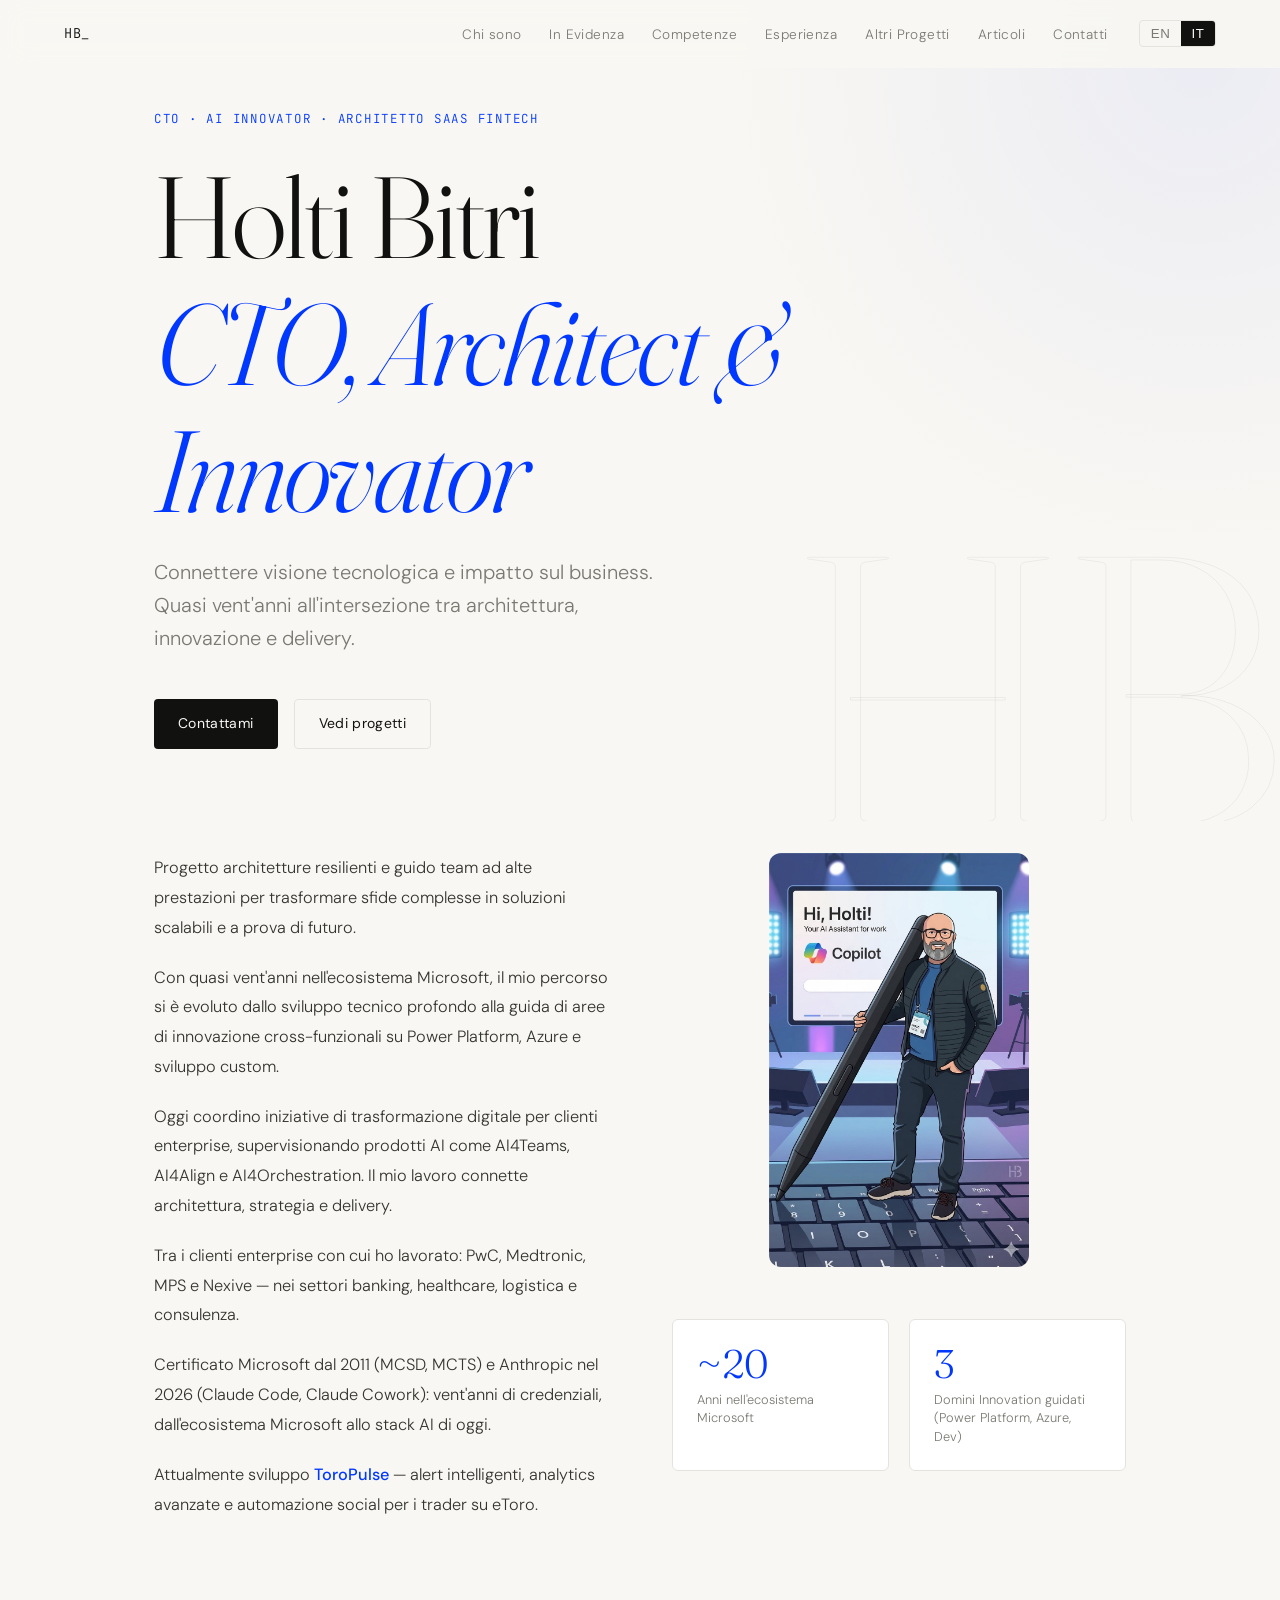
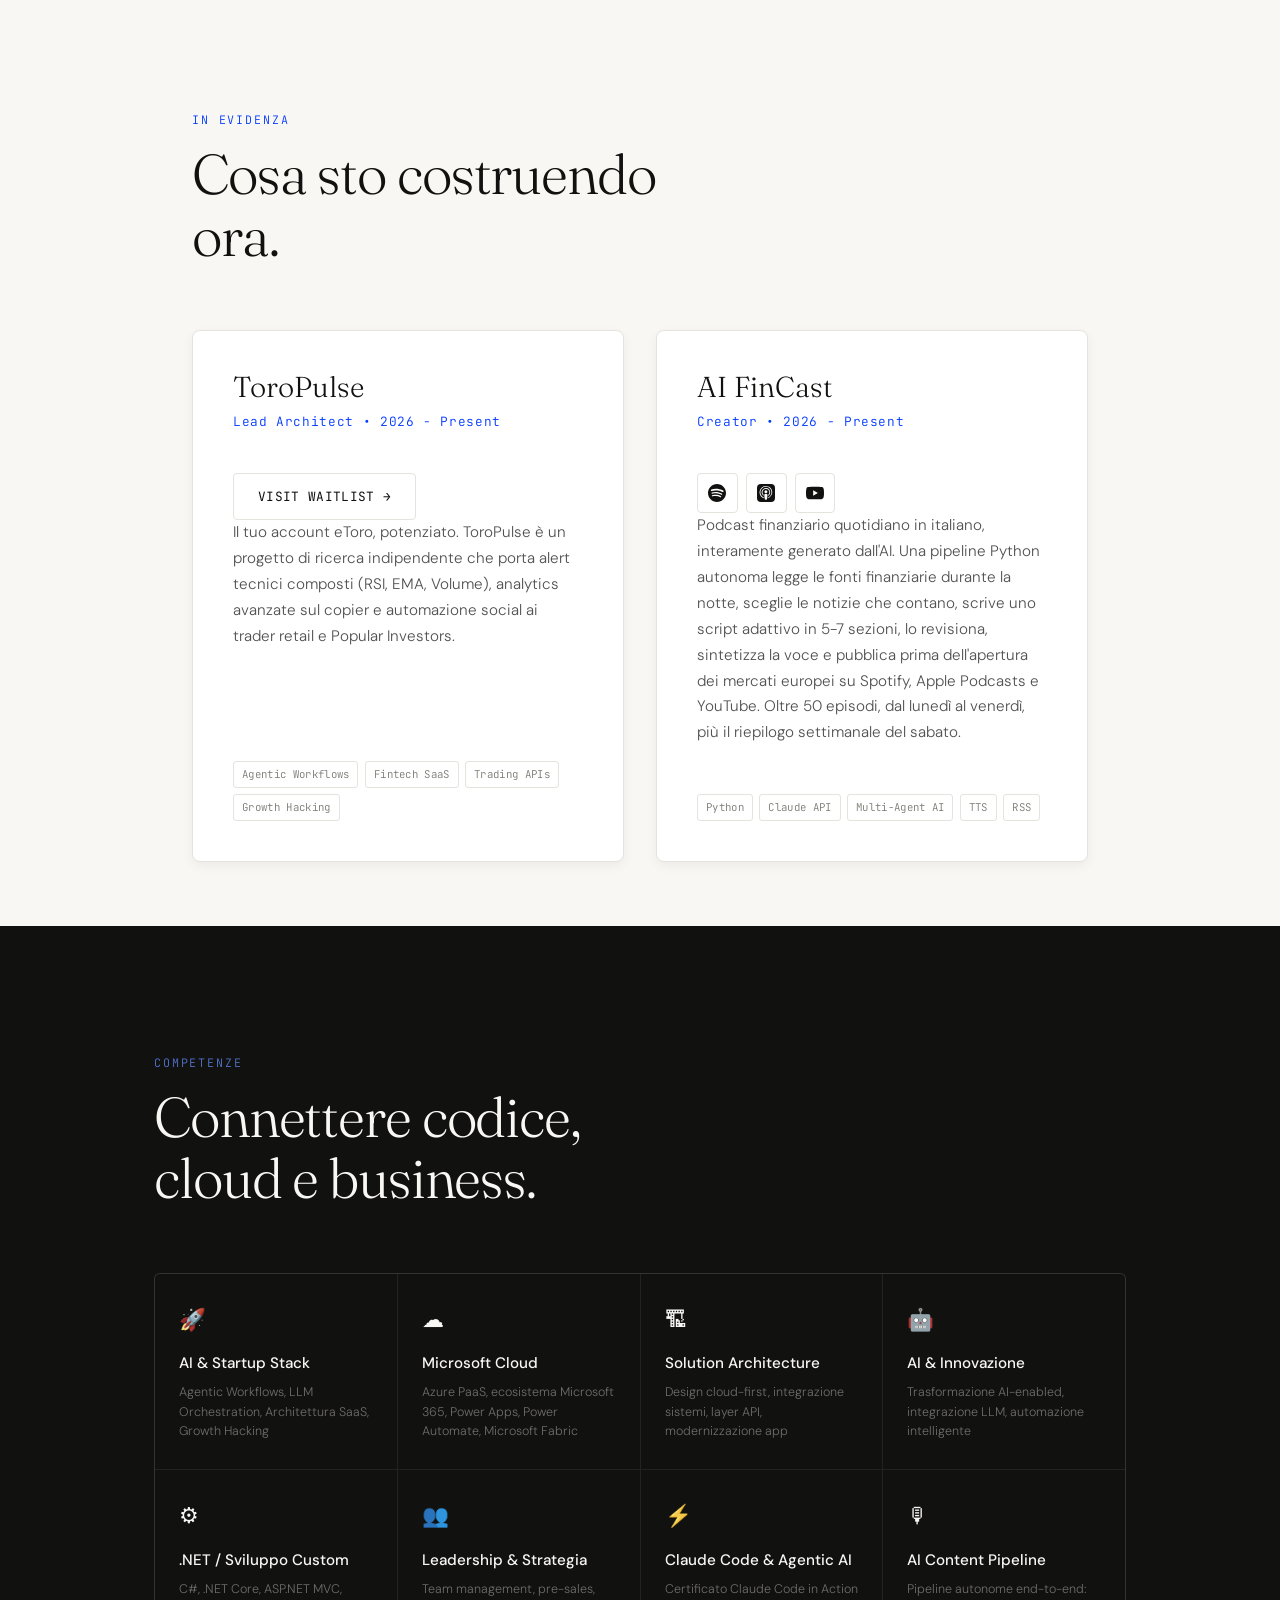
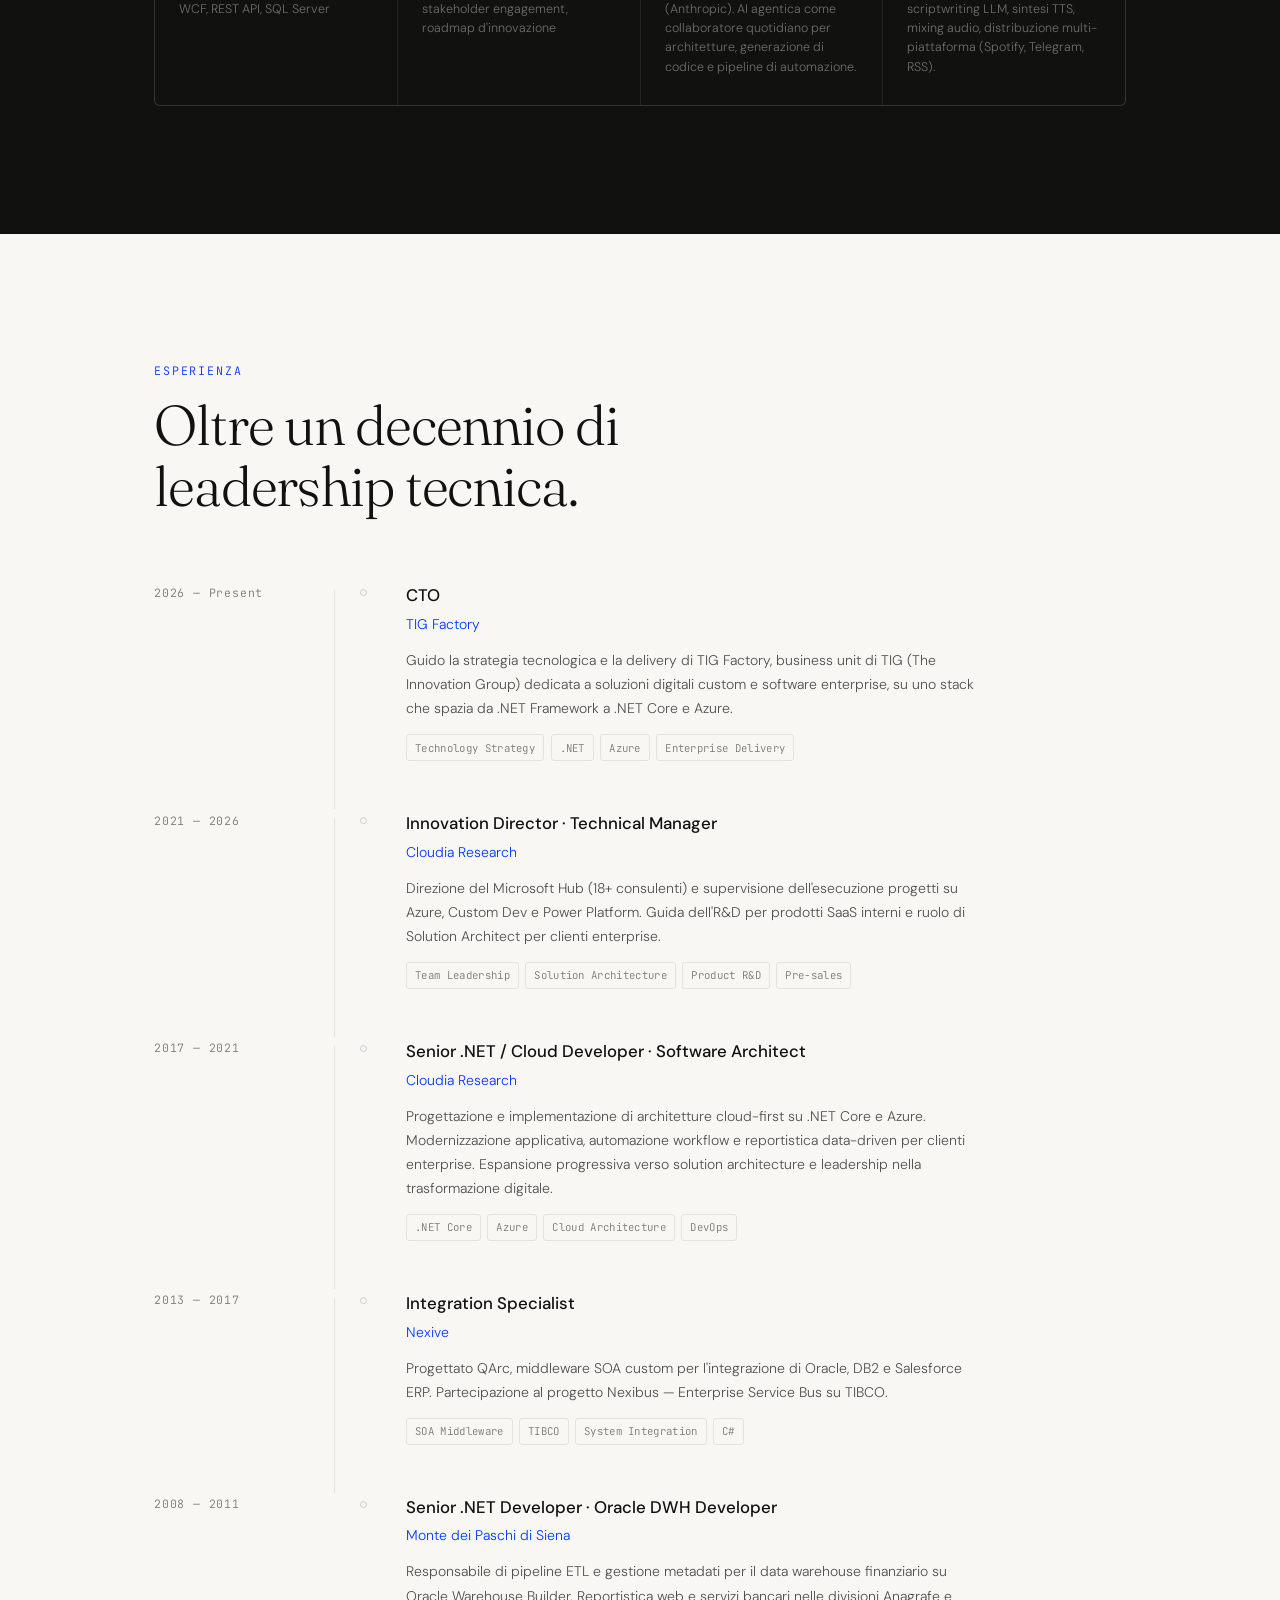
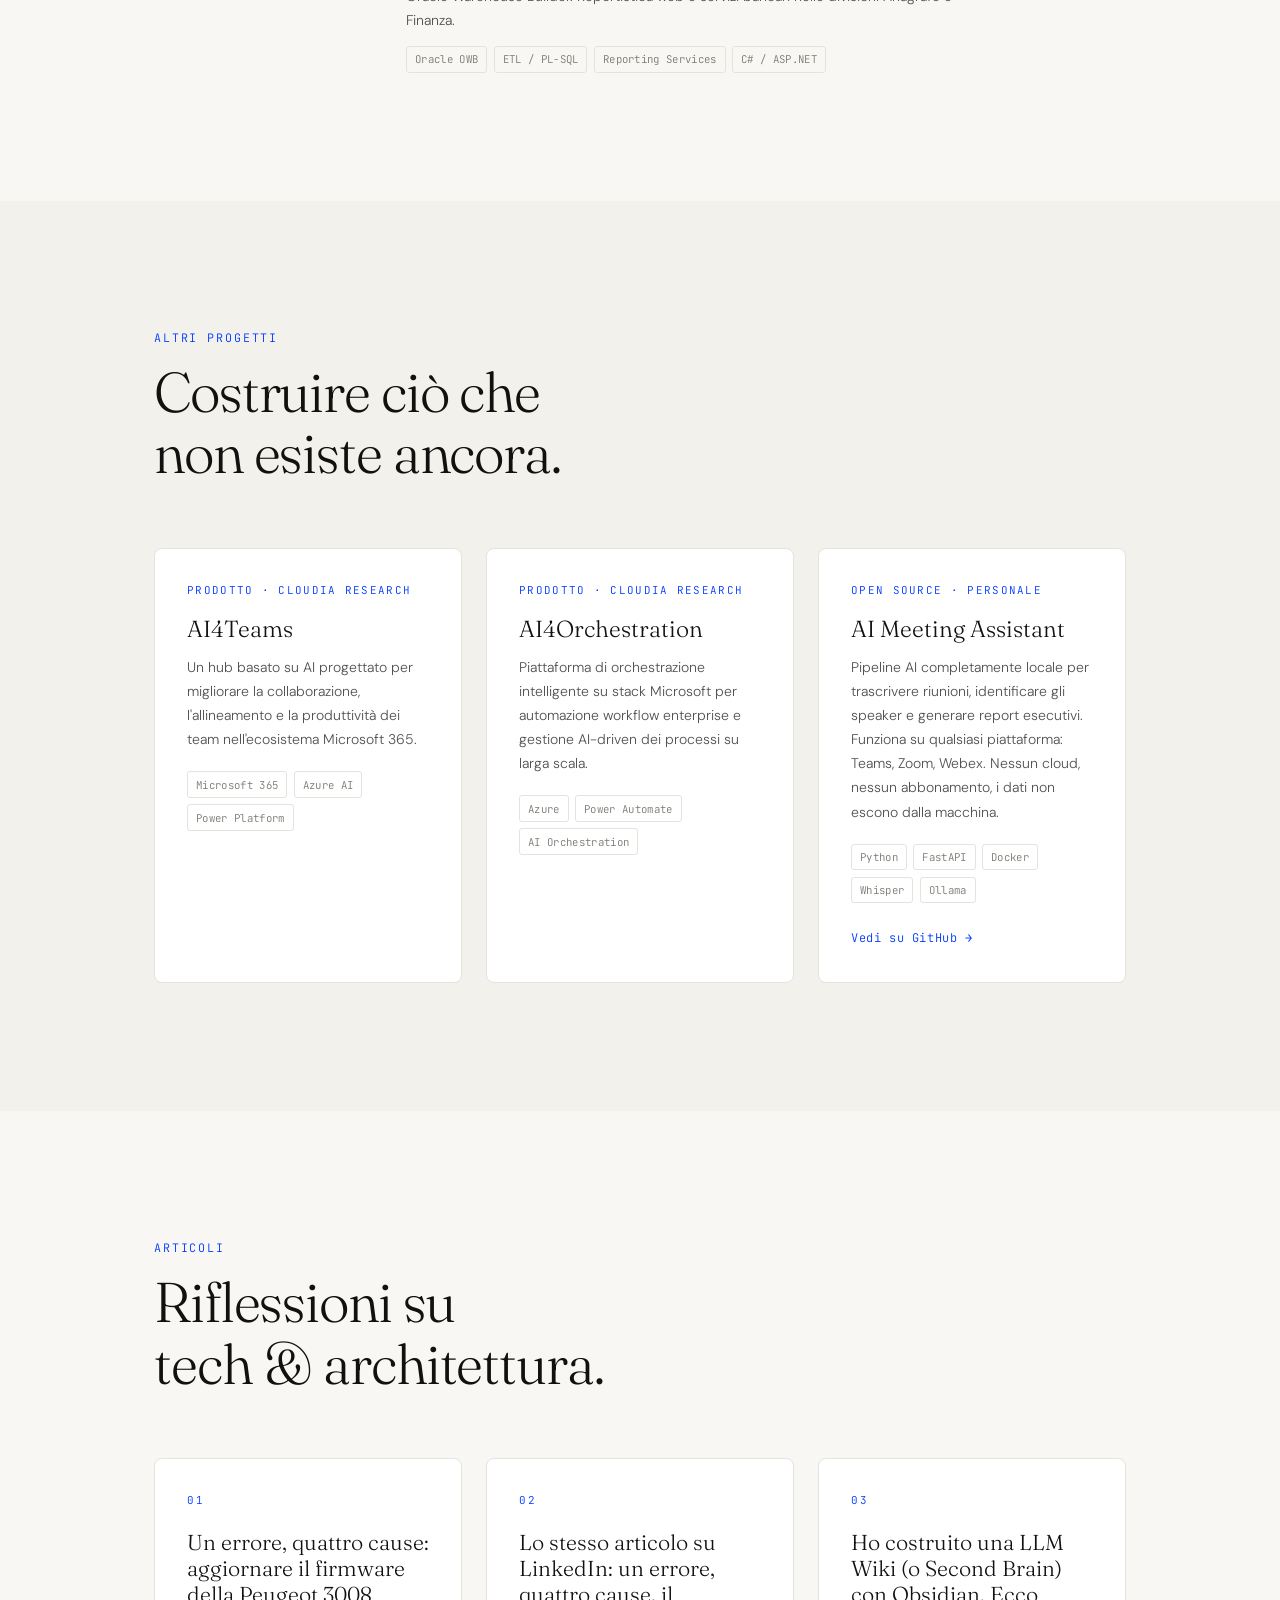
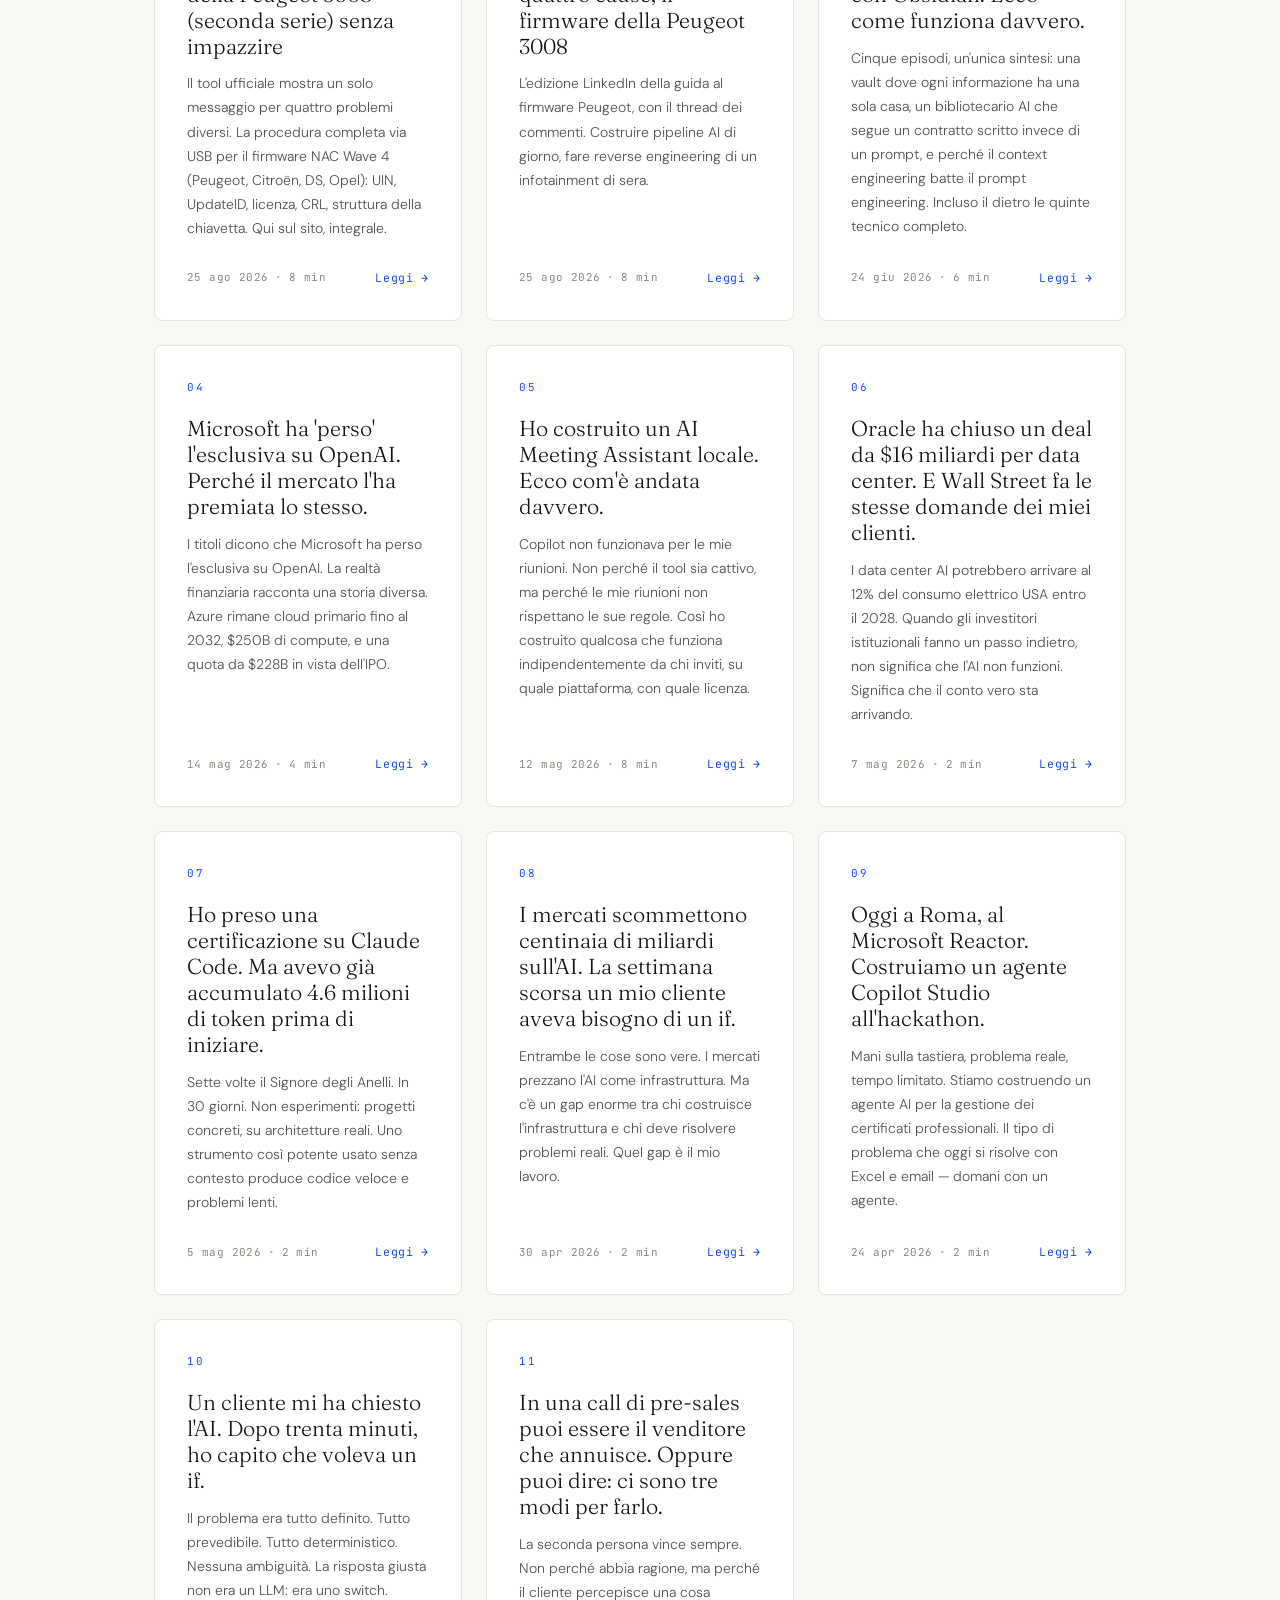
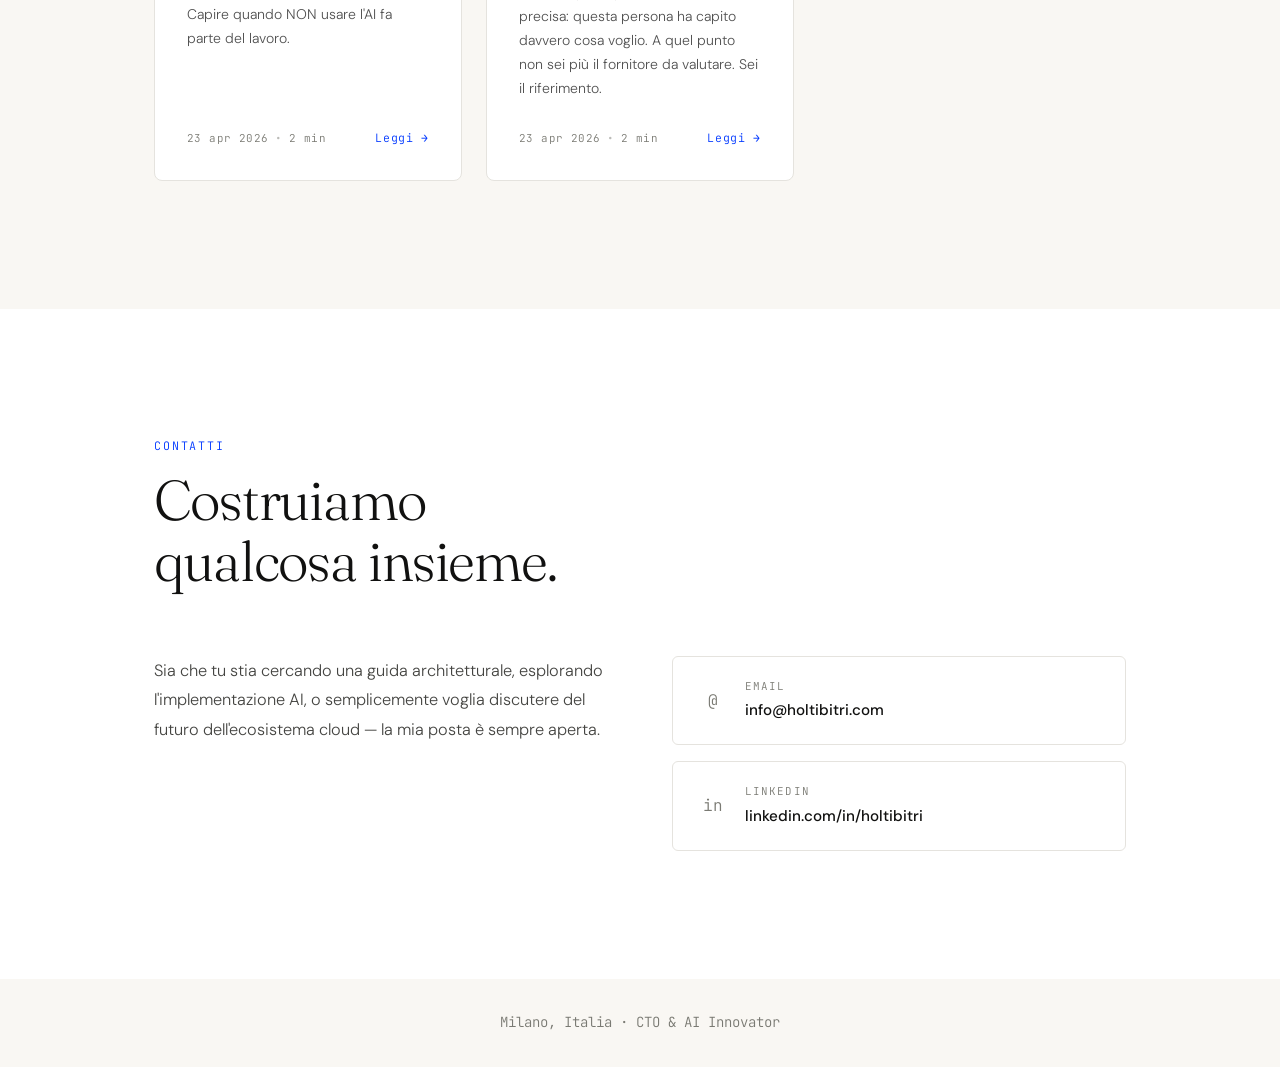
==== commit 46d89986: "fix: card FinCast aggiornata alla pipeline di settembre, non piu' a quella di maggio La descrizione " ====
--- a/it/index.html
+++ b/it/index.html
@@ -740,15 +740,15 @@
               <a href="https://youtube.com/playlist?list=PL62zLK--DCehR0PF5Pl2Ok9Ay8Voc3Zw4" target="_blank" rel="noopener noreferrer" class="btn btn-secondary" style="padding: 0.65rem;" aria-label="FinCast AI - YouTube" title="YouTube"><svg width="18" height="18" viewBox="0 0 24 24" aria-hidden="true" focusable="false" fill="currentColor"><path d="M23.498 6.186a3.016 3.016 0 0 0-2.122-2.136C19.505 3.545 12 3.545 12 3.545s-7.505 0-9.377.505A3.017 3.017 0 0 0 .502 6.186C0 8.07 0 12 0 12s0 3.93.502 5.814a3.016 3.016 0 0 0 2.122 2.136c1.871.505 9.376.505 9.376.505s7.505 0 9.377-.505a3.015 3.015 0 0 0 2.122-2.136C24 15.93 24 12 24 12s0-3.93-.502-5.814zM9.545 15.568V8.432L15.818 12l-6.273 3.568z"/></svg></a>
             </div>
           </div>
-          <p style="color: #505050; line-height: 1.7; margin-bottom: 1.5rem; font-size: 0.95rem;" data-en="AI-generated financial podcast in Italian. A fully autonomous Python pipeline in the cloud: 17 RSS feeds ingested, refined by 3 specialized AI agents for news curation, fact-checking, and editorial tone, then turned into an 8-section script, synthesized via TTS, mixed, and published to Spotify every morning at 07:00." data-it="Podcast finanziario AI-generated in italiano. Pipeline Python completamente autonoma nel cloud: 17 feed RSS ingeriti e affinati da 3 agenti AI specializzati per selezione notizie, verifica dei fatti e tono editoriale, poi trasformati in uno script in 8 sezioni, sintesi TTS, mixing audio e pubblicazione su Spotify ogni mattina alle 07:00.">
-            Podcast finanziario AI-generated in italiano. Pipeline Python completamente autonoma nel cloud: 17 feed RSS ingeriti e affinati da 3 agenti AI specializzati per selezione notizie, verifica dei fatti e tono editoriale, poi trasformati in uno script in 8 sezioni, sintesi TTS, mixing audio e pubblicazione su Spotify ogni mattina alle 07:00.
+          <p style="color: #505050; line-height: 1.7; margin-bottom: 1.5rem; font-size: 0.95rem;" data-en="AI-generated daily financial podcast in Italian. An autonomous Python pipeline reads the financial sources overnight, selects the news that matters, writes an adaptive 5-7 section script, edits it, synthesizes the voice and publishes before European markets open on Spotify, Apple Podcasts and YouTube. 50+ episodes, Monday to Friday, plus the Saturday weekly recap." data-it="Podcast finanziario quotidiano in italiano, interamente generato dall'AI. Una pipeline Python autonoma legge le fonti finanziarie durante la notte, sceglie le notizie che contano, scrive uno script adattivo in 5-7 sezioni, lo revisiona, sintetizza la voce e pubblica prima dell'apertura dei mercati europei su Spotify, Apple Podcasts e YouTube. Oltre 50 episodi, dal lunedì al venerdì, più il riepilogo settimanale del sabato.">
+            Podcast finanziario quotidiano in italiano, interamente generato dall'AI. Una pipeline Python autonoma legge le fonti finanziarie durante la notte, sceglie le notizie che contano, scrive uno script adattivo in 5-7 sezioni, lo revisiona, sintetizza la voce e pubblica prima dell'apertura dei mercati europei su Spotify, Apple Podcasts e YouTube. Oltre 50 episodi, dal lunedì al venerdì, più il riepilogo settimanale del sabato.
           </p>
           <div class="timeline-tags">
             <span class="tag">Python</span>
             <span class="tag">Claude API</span>
             <span class="tag">Multi-Agent AI</span>
             <span class="tag">TTS</span>
-            <span class="tag">Spotify</span>
+            <span class="tag">RSS</span>
           </div>
         </div>
       </div>
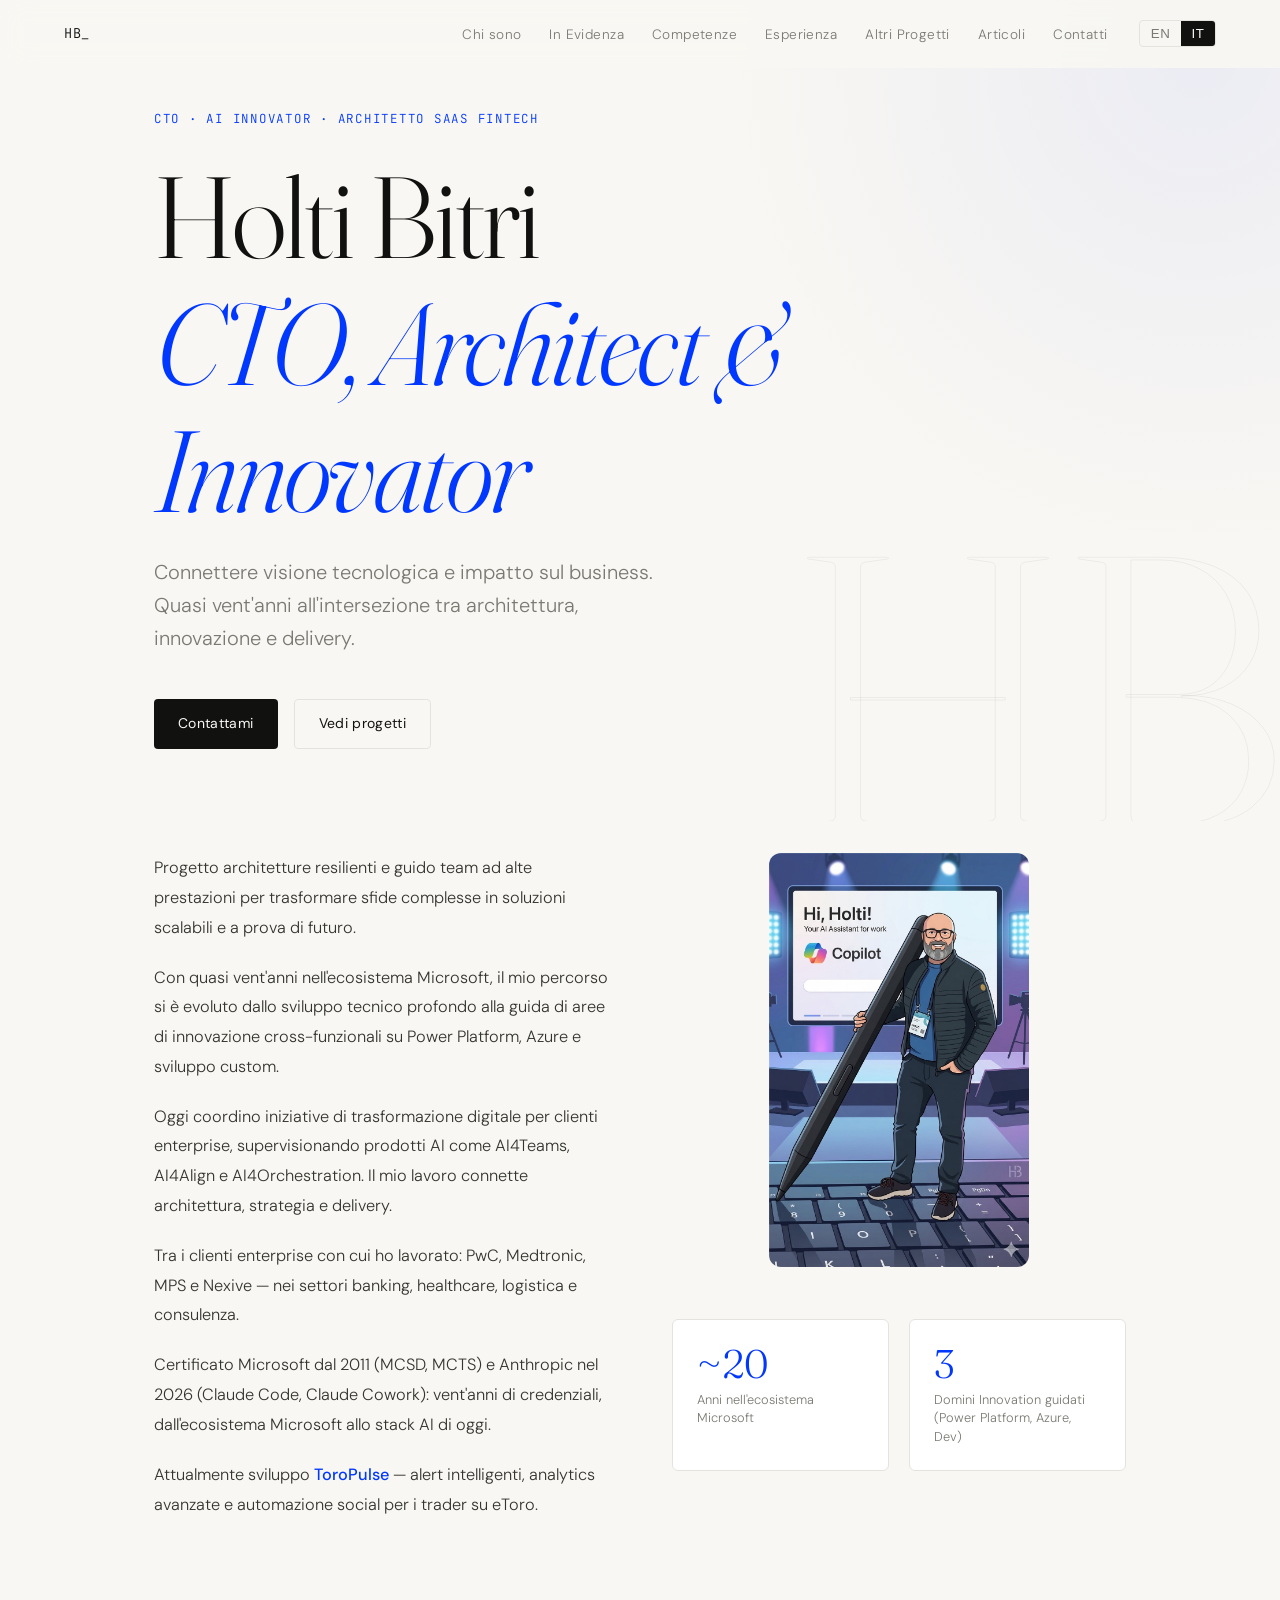
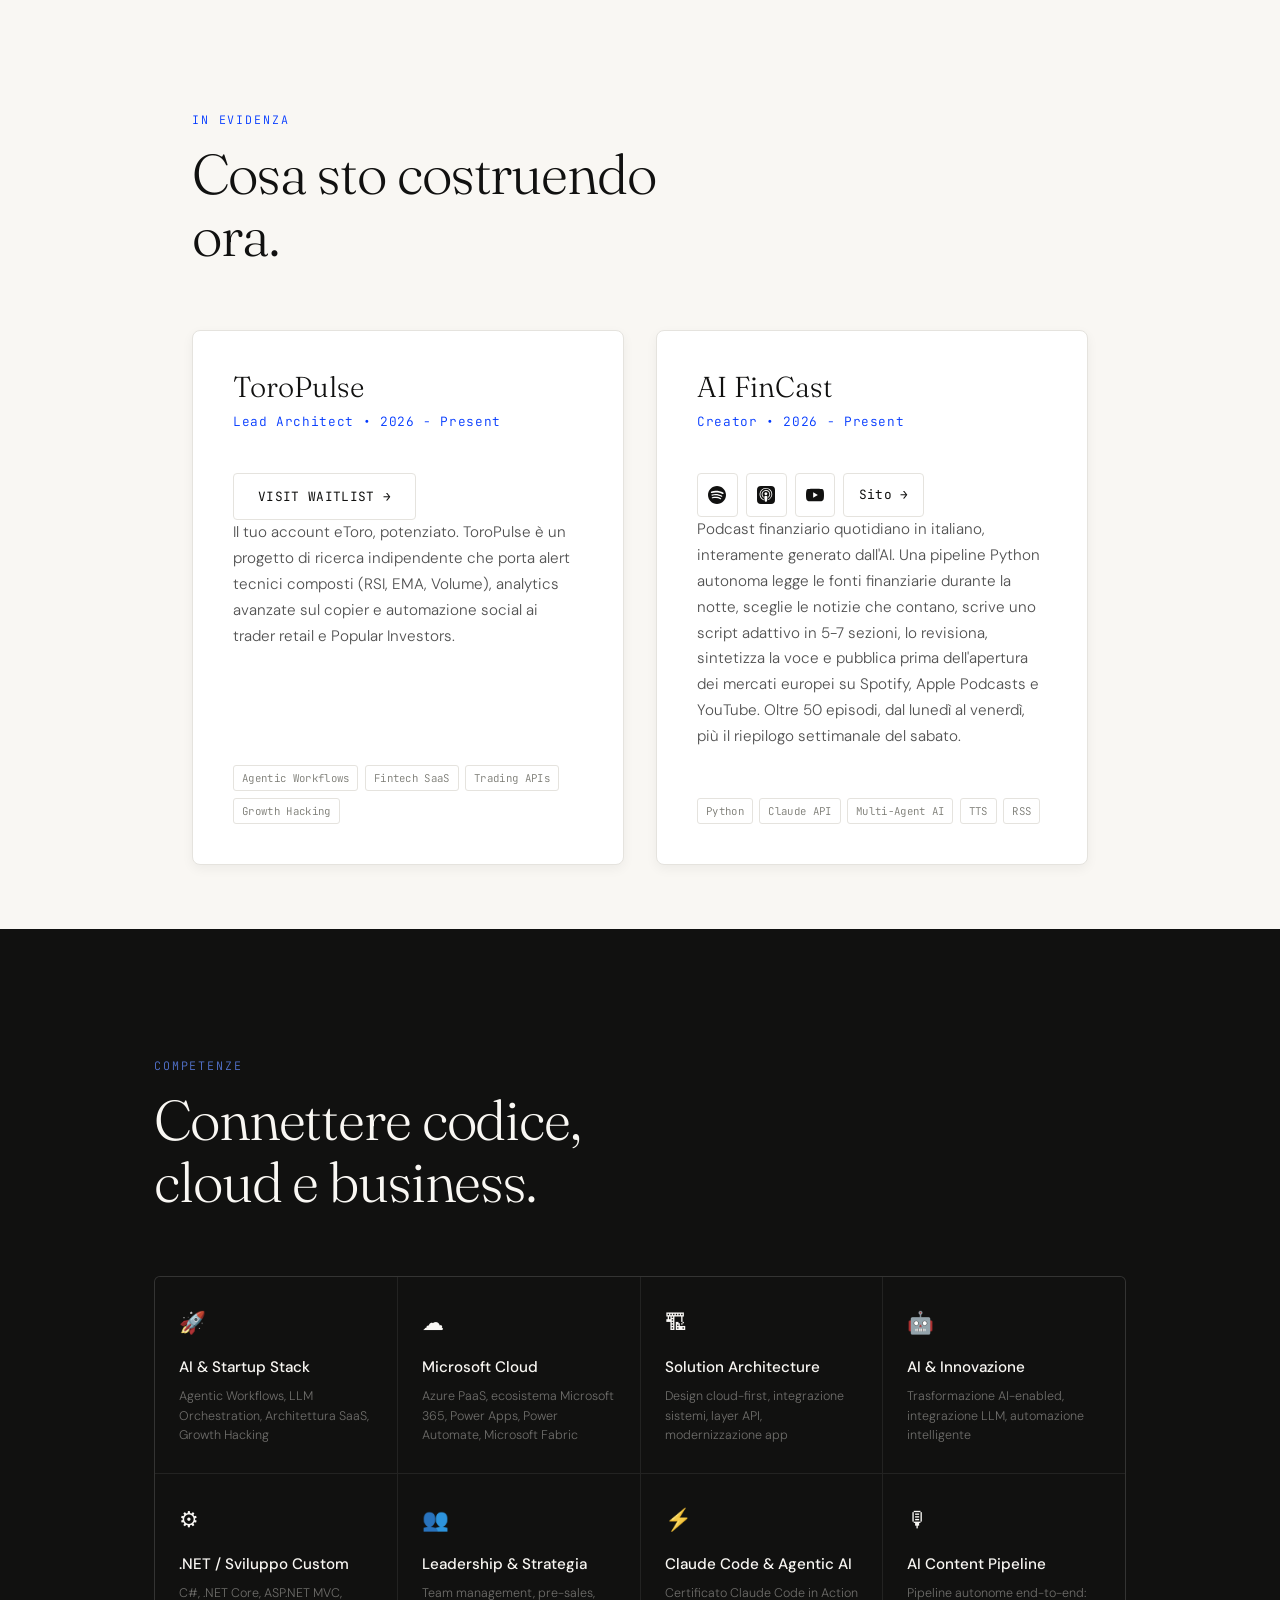
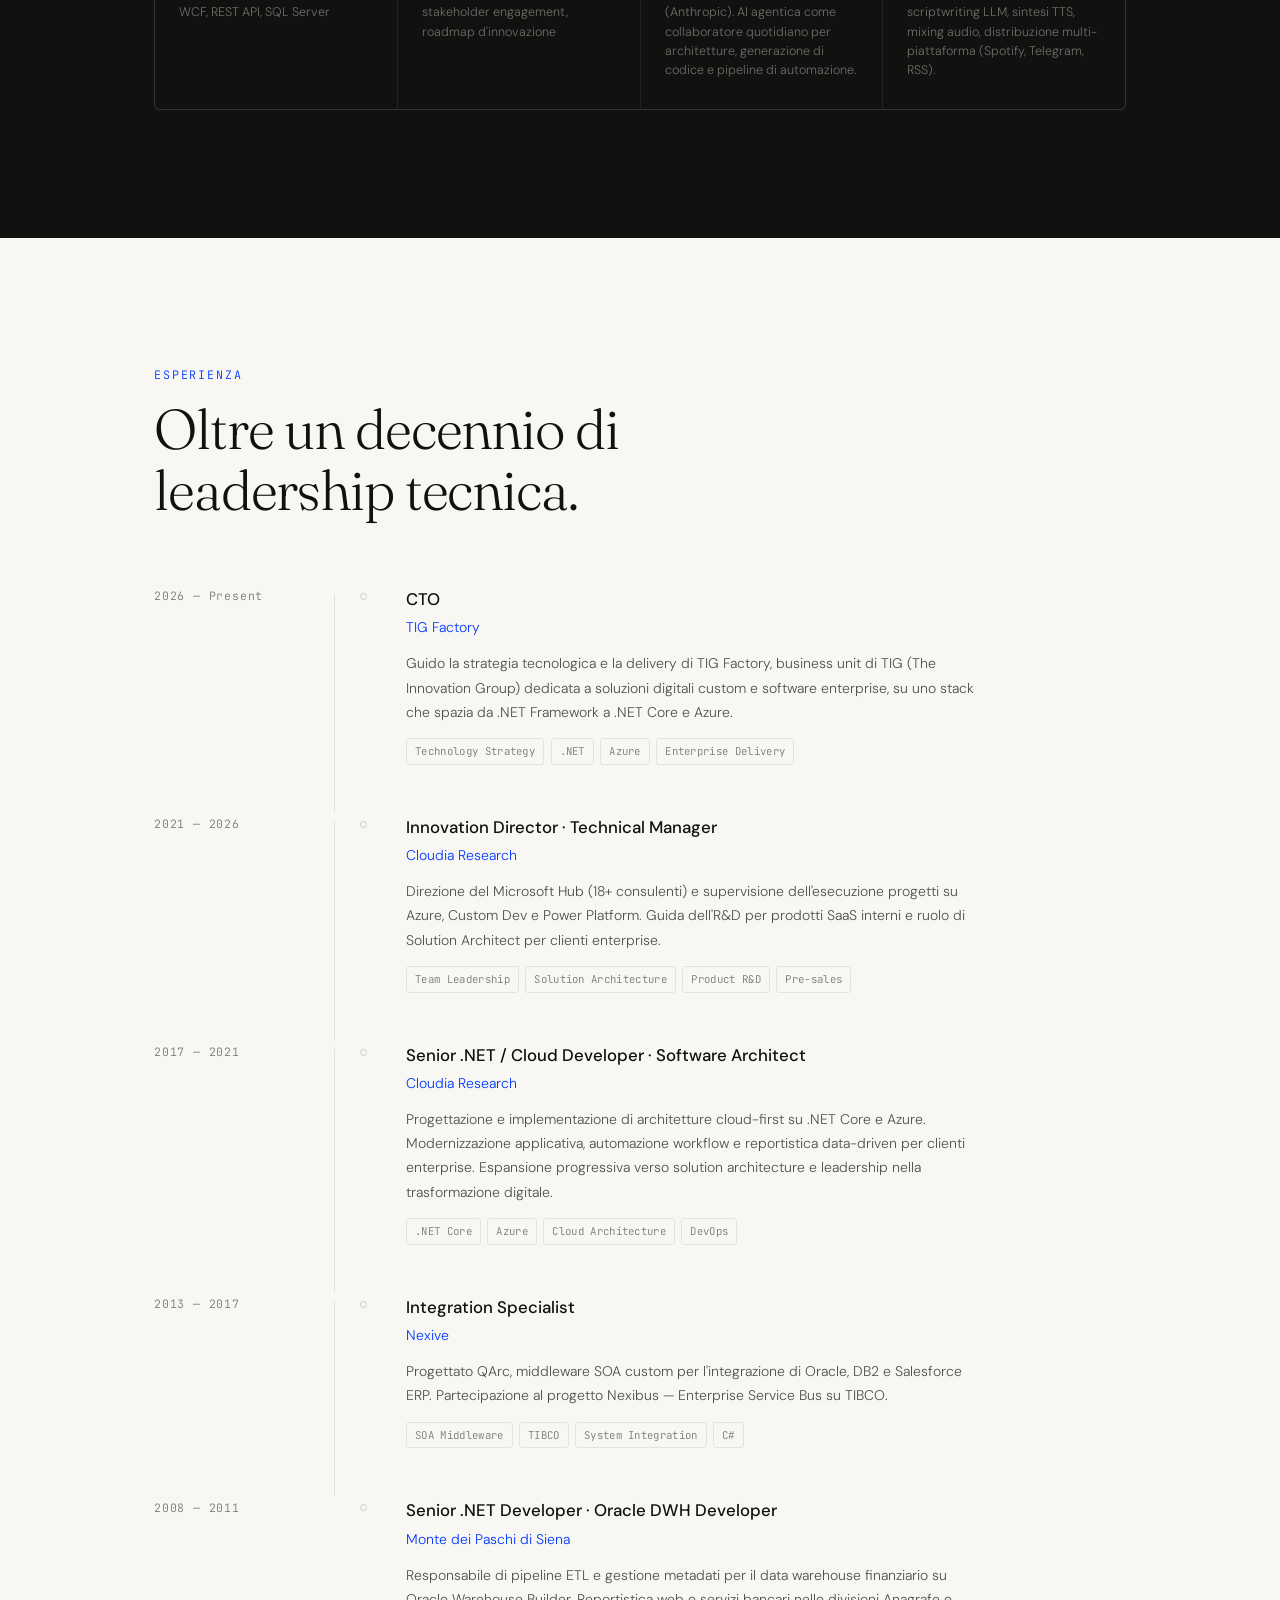
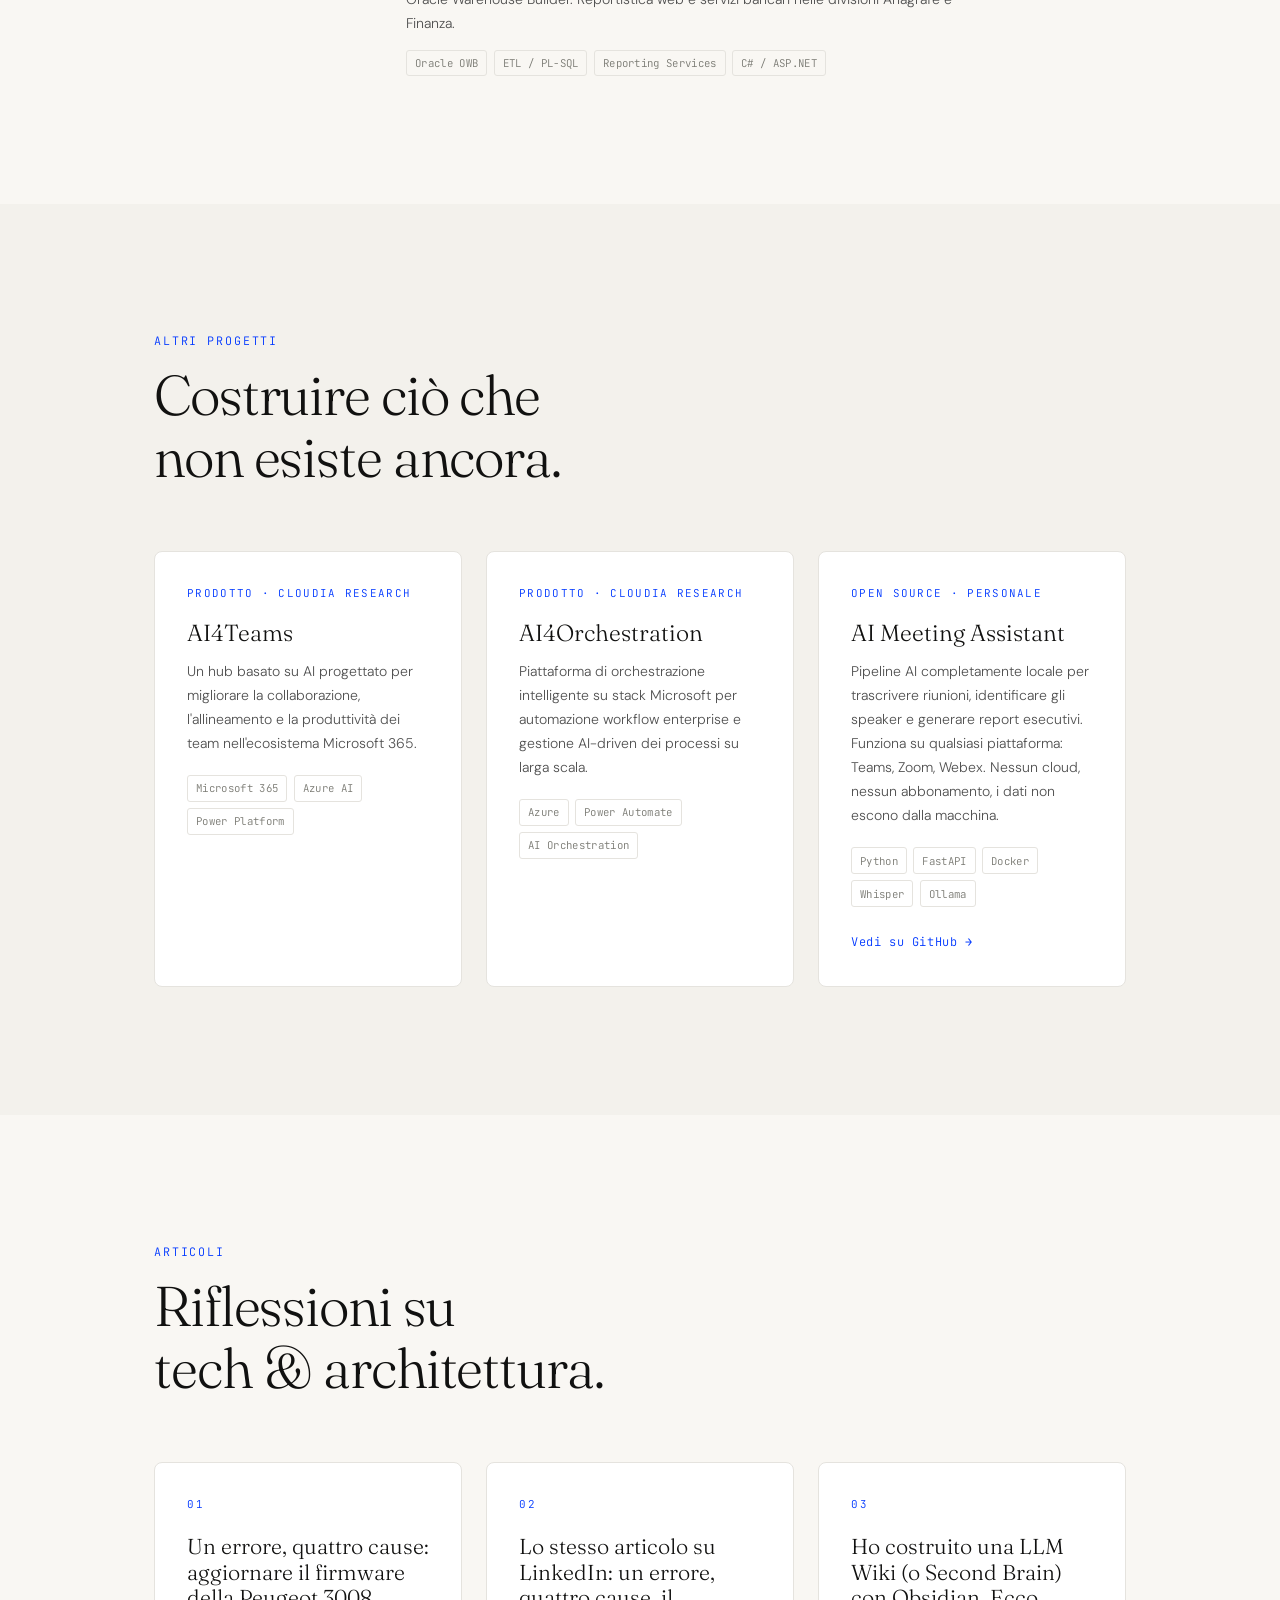
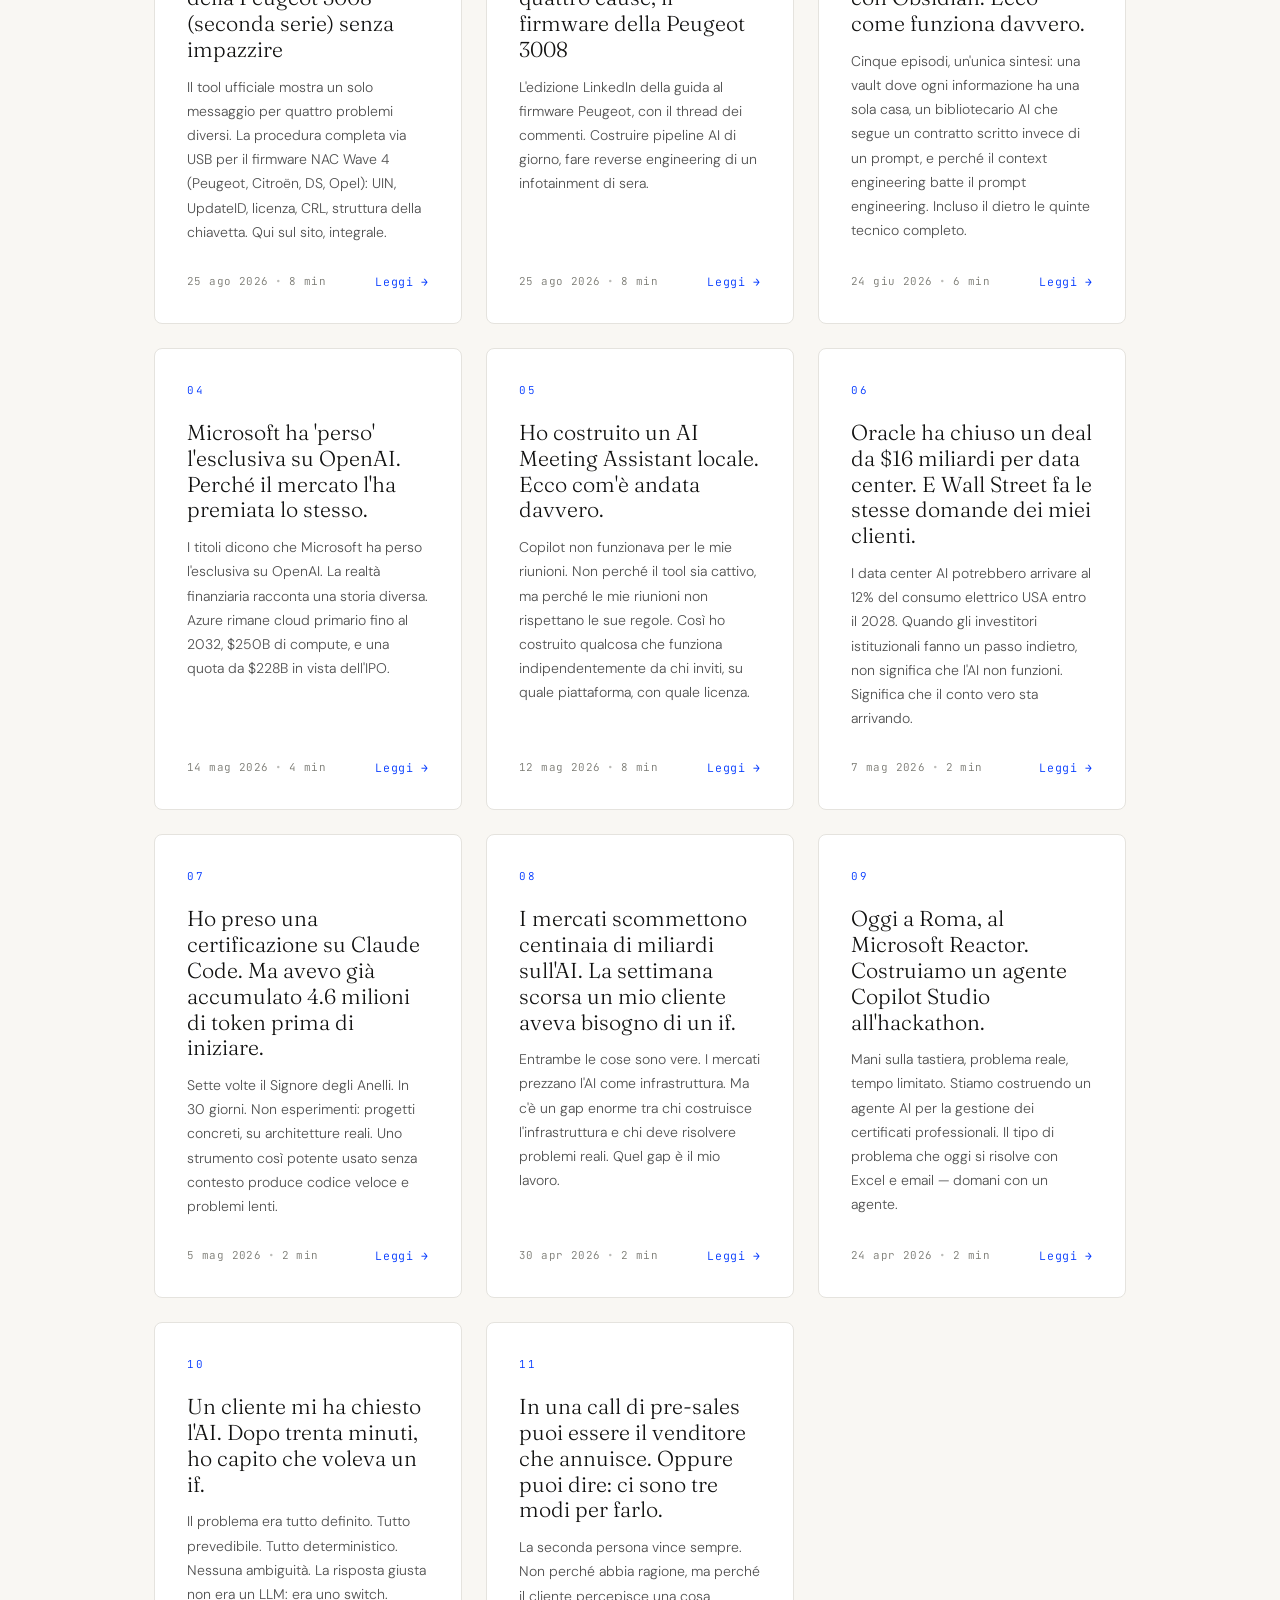
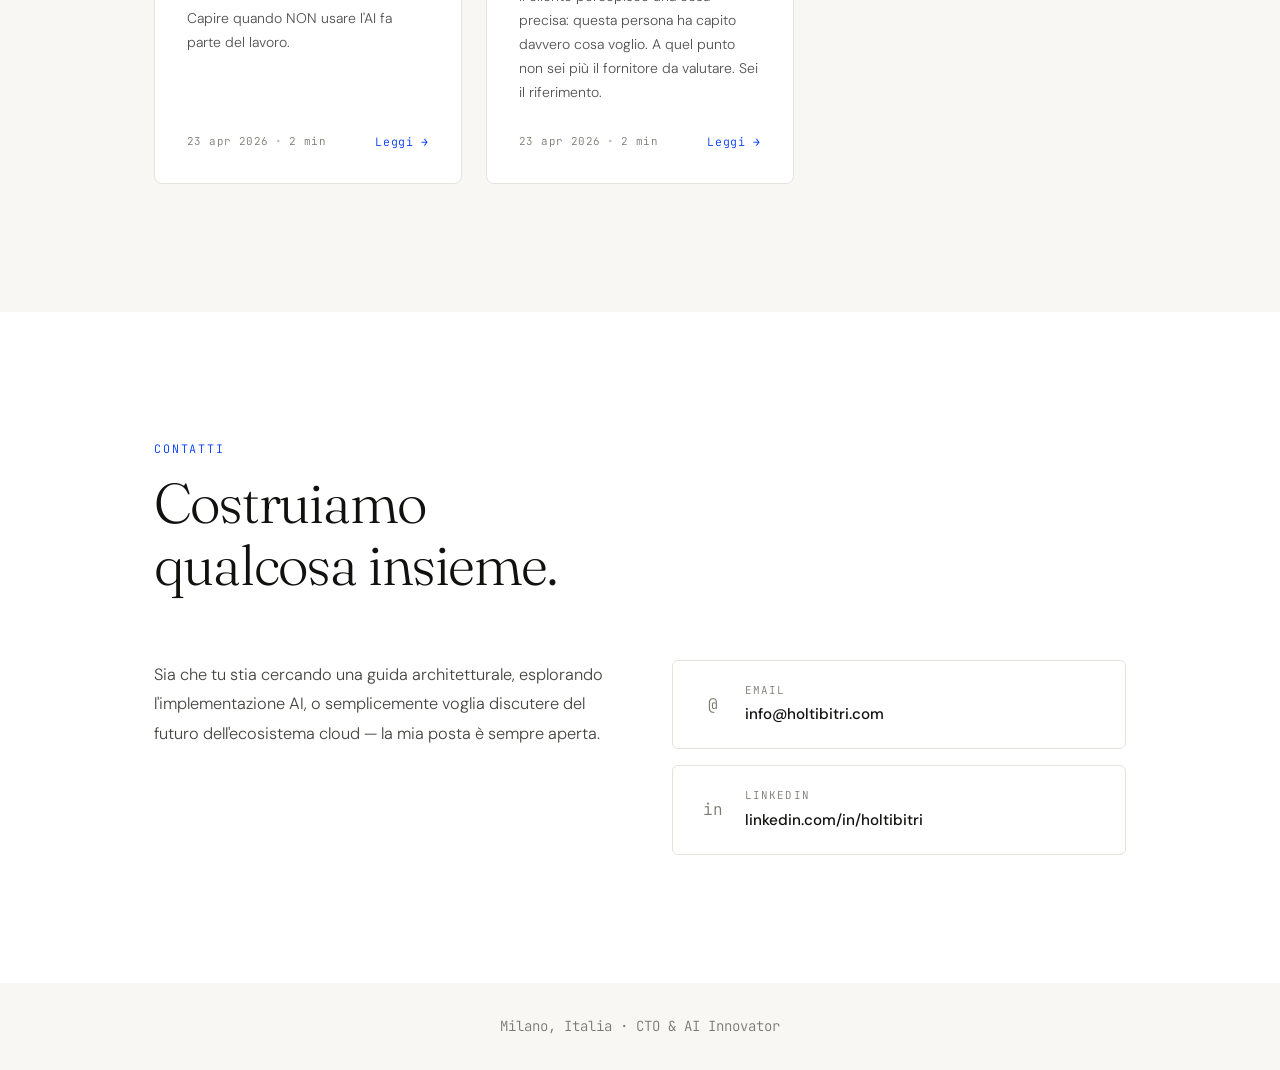
==== commit 1cfbab7c: "feat: la card FinCast linka anche il sito del podcast, non solo gli store Quarto elemento nella fila" ====
--- a/it/index.html
+++ b/it/index.html
@@ -738,6 +738,7 @@
               <a href="https://open.spotify.com/show/033j5ueQUdbVL57XTdu9TF" target="_blank" rel="noopener noreferrer" class="btn btn-secondary" style="padding: 0.65rem;" aria-label="FinCast AI - Spotify" title="Spotify"><svg width="18" height="18" viewBox="0 0 24 24" aria-hidden="true" focusable="false" fill="currentColor"><path d="M12 0C5.4 0 0 5.4 0 12s5.4 12 12 12 12-5.4 12-12S18.66 0 12 0zm5.521 17.34c-.24.359-.66.48-1.021.24-2.82-1.74-6.36-2.101-10.561-1.141-.418.122-.779-.179-.899-.539-.12-.421.18-.78.54-.9 4.56-1.021 8.52-.6 11.64 1.32.42.18.479.659.301 1.02zm1.44-3.3c-.301.42-.841.6-1.262.3-3.239-1.98-8.159-2.58-11.939-1.38-.479.12-1.02-.12-1.14-.6-.12-.48.12-1.021.6-1.141C9.6 9.9 15 10.561 18.72 12.84c.361.181.54.78.241 1.2zm.12-3.36C15.24 8.4 8.82 8.16 5.16 9.301c-.6.179-1.2-.181-1.38-.721-.18-.601.18-1.2.72-1.381 4.26-1.26 11.28-1.02 15.721 1.621.539.3.719 1.02.419 1.56-.299.421-1.02.599-1.559.3z"/></svg></a>
               <a href="https://podcasts.apple.com/us/podcast/fincast-ai/id6807076540" target="_blank" rel="noopener noreferrer" class="btn btn-secondary" style="padding: 0.65rem;" aria-label="FinCast AI - Apple Podcasts" title="Apple Podcasts"><svg width="18" height="18" viewBox="0 0 24 24" aria-hidden="true" focusable="false" fill="currentColor"><path d="M5.34 0A5.328 5.328 0 000 5.34v13.32A5.328 5.328 0 005.34 24h13.32A5.328 5.328 0 0024 18.66V5.34A5.328 5.328 0 0018.66 0zm6.525 2.568c2.336 0 4.448.902 6.056 2.587 1.224 1.272 1.912 2.619 2.264 4.392.12.59.12 2.2.007 2.864a8.506 8.506 0 01-3.24 5.296c-.608.46-2.096 1.261-2.336 1.261-.088 0-.096-.091-.056-.46.072-.592.144-.715.48-.856.536-.224 1.448-.874 2.008-1.435a7.644 7.644 0 002.008-3.536c.208-.824.184-2.656-.048-3.504-.728-2.696-2.928-4.792-5.624-5.352-.784-.16-2.208-.16-3 0-2.728.56-4.984 2.76-5.672 5.528-.184.752-.184 2.584 0 3.336.456 1.832 1.64 3.512 3.192 4.512.304.2.672.408.824.472.336.144.408.264.472.856.04.36.03.464-.056.464-.056 0-.464-.176-.896-.384l-.04-.03c-2.472-1.216-4.056-3.274-4.632-6.012-.144-.706-.168-2.392-.03-3.04.36-1.74 1.048-3.1 2.192-4.304 1.648-1.737 3.768-2.656 6.128-2.656zm.134 2.81c.409.004.803.04 1.106.106 2.784.62 4.76 3.408 4.376 6.174-.152 1.114-.536 2.03-1.216 2.88-.336.43-1.152 1.15-1.296 1.15-.023 0-.048-.272-.048-.603v-.605l.416-.496c1.568-1.878 1.456-4.502-.256-6.224-.664-.67-1.432-1.064-2.424-1.246-.64-.118-.776-.118-1.448-.008-1.02.167-1.81.562-2.512 1.256-1.72 1.704-1.832 4.342-.264 6.222l.413.496v.608c0 .336-.027.608-.06.608-.03 0-.264-.16-.512-.36l-.034-.011c-.832-.664-1.568-1.842-1.872-2.997-.184-.698-.184-2.024.008-2.72.504-1.878 1.888-3.335 3.808-4.019.41-.145 1.133-.22 1.814-.211zm-.13 2.99c.31 0 .62.06.844.178.488.253.888.745 1.04 1.259.464 1.578-1.208 2.96-2.72 2.254h-.015c-.712-.331-1.096-.956-1.104-1.77 0-.733.408-1.371 1.112-1.745.224-.117.534-.176.844-.176zm-.011 4.728c.988-.004 1.706.349 1.97.97.198.464.124 1.932-.218 4.302-.232 1.656-.36 2.074-.68 2.356-.44.39-1.064.498-1.656.288h-.003c-.716-.257-.87-.605-1.164-2.644-.341-2.37-.416-3.838-.218-4.302.262-.616.974-.966 1.97-.97z"/></svg></a>
               <a href="https://youtube.com/playlist?list=PL62zLK--DCehR0PF5Pl2Ok9Ay8Voc3Zw4" target="_blank" rel="noopener noreferrer" class="btn btn-secondary" style="padding: 0.65rem;" aria-label="FinCast AI - YouTube" title="YouTube"><svg width="18" height="18" viewBox="0 0 24 24" aria-hidden="true" focusable="false" fill="currentColor"><path d="M23.498 6.186a3.016 3.016 0 0 0-2.122-2.136C19.505 3.545 12 3.545 12 3.545s-7.505 0-9.377.505A3.017 3.017 0 0 0 .502 6.186C0 8.07 0 12 0 12s0 3.93.502 5.814a3.016 3.016 0 0 0 2.122 2.136c1.871.505 9.376.505 9.376.505s7.505 0 9.377-.505a3.015 3.015 0 0 0 2.122-2.136C24 15.93 24 12 24 12s0-3.93-.502-5.814zM9.545 15.568V8.432L15.818 12l-6.273 3.568z"/></svg></a>
+              <a href="https://fincast.holtibitri.com/" target="_blank" rel="noopener noreferrer" class="btn btn-secondary" style="padding: 0.65rem 0.9rem; font-family: var(--font-mono); font-size: 0.8rem;" data-en="Website &rarr;" data-it="Sito &rarr;">Sito &rarr;</a>
             </div>
           </div>
           <p style="color: #505050; line-height: 1.7; margin-bottom: 1.5rem; font-size: 0.95rem;" data-en="AI-generated daily financial podcast in Italian. An autonomous Python pipeline reads the financial sources overnight, selects the news that matters, writes an adaptive 5-7 section script, edits it, synthesizes the voice and publishes before European markets open on Spotify, Apple Podcasts and YouTube. 50+ episodes, Monday to Friday, plus the Saturday weekly recap." data-it="Podcast finanziario quotidiano in italiano, interamente generato dall'AI. Una pipeline Python autonoma legge le fonti finanziarie durante la notte, sceglie le notizie che contano, scrive uno script adattivo in 5-7 sezioni, lo revisiona, sintetizza la voce e pubblica prima dell'apertura dei mercati europei su Spotify, Apple Podcasts e YouTube. Oltre 50 episodi, dal lunedì al venerdì, più il riepilogo settimanale del sabato.">
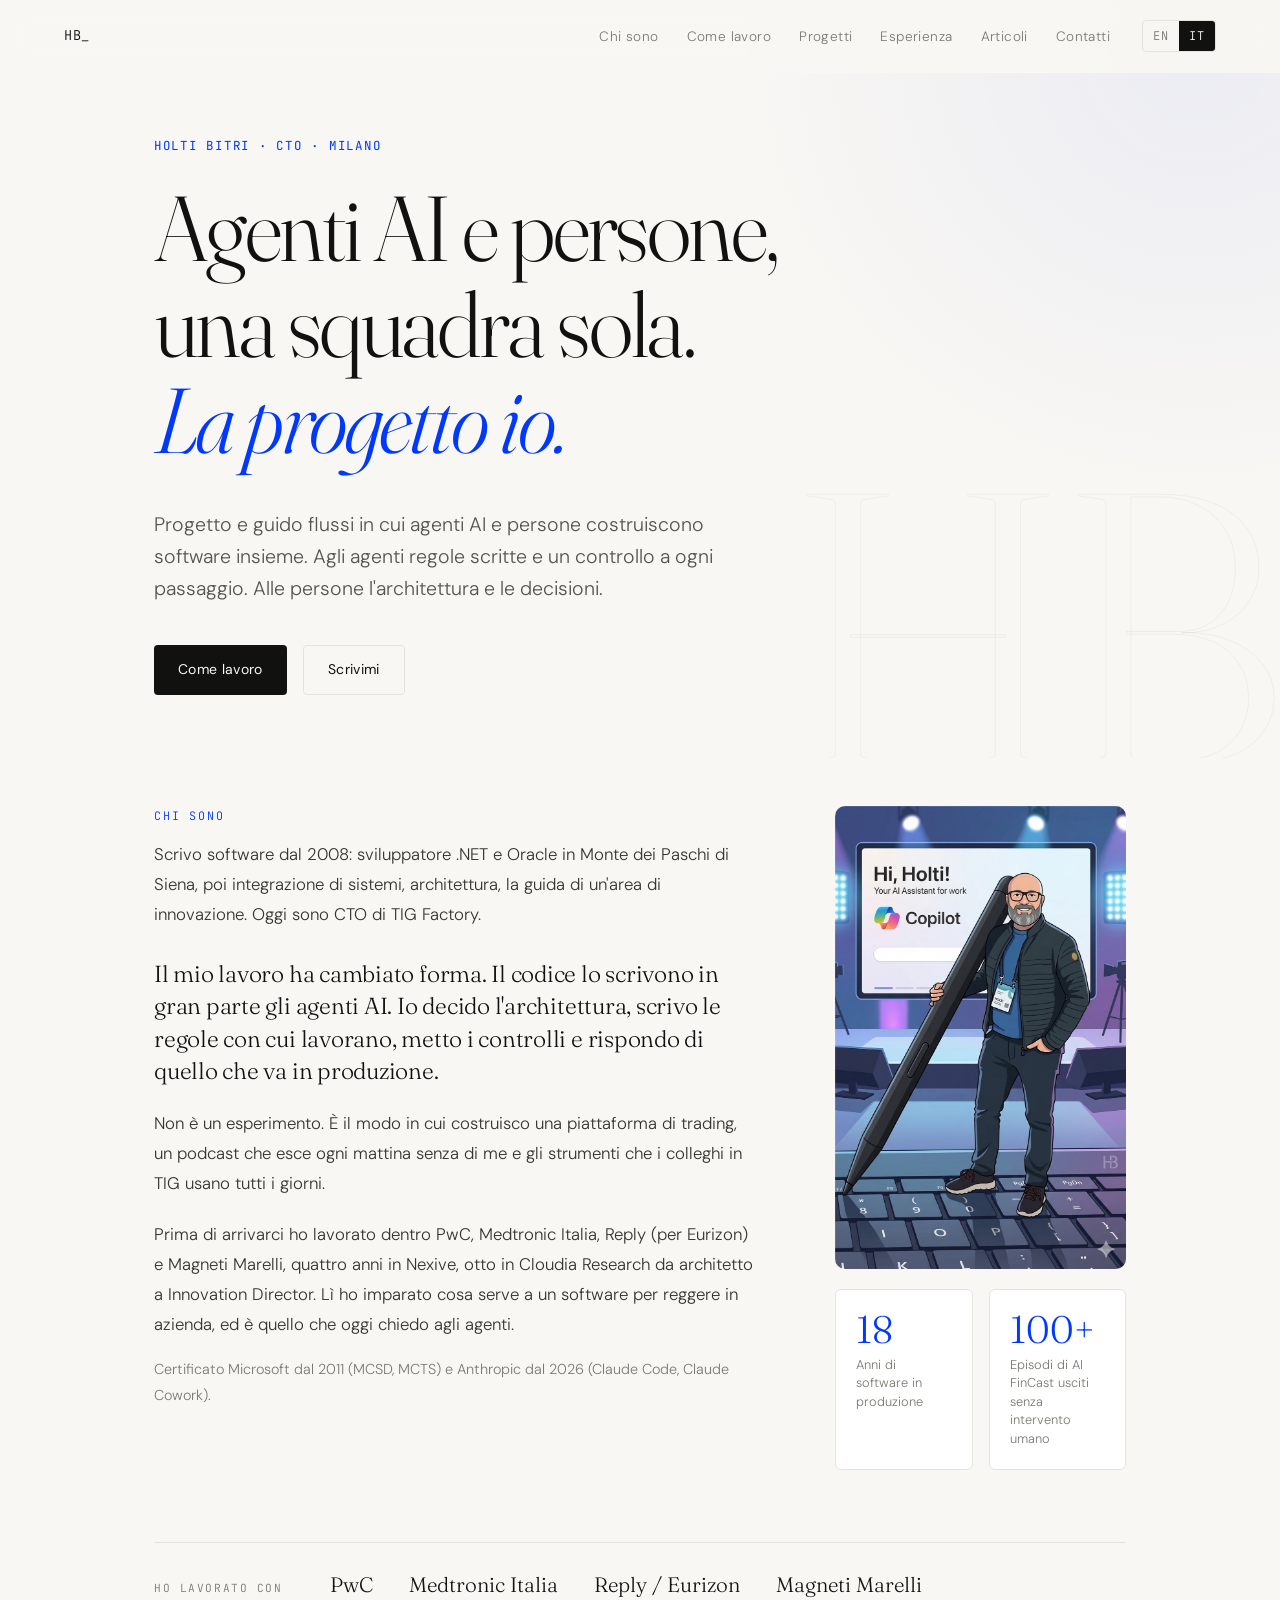
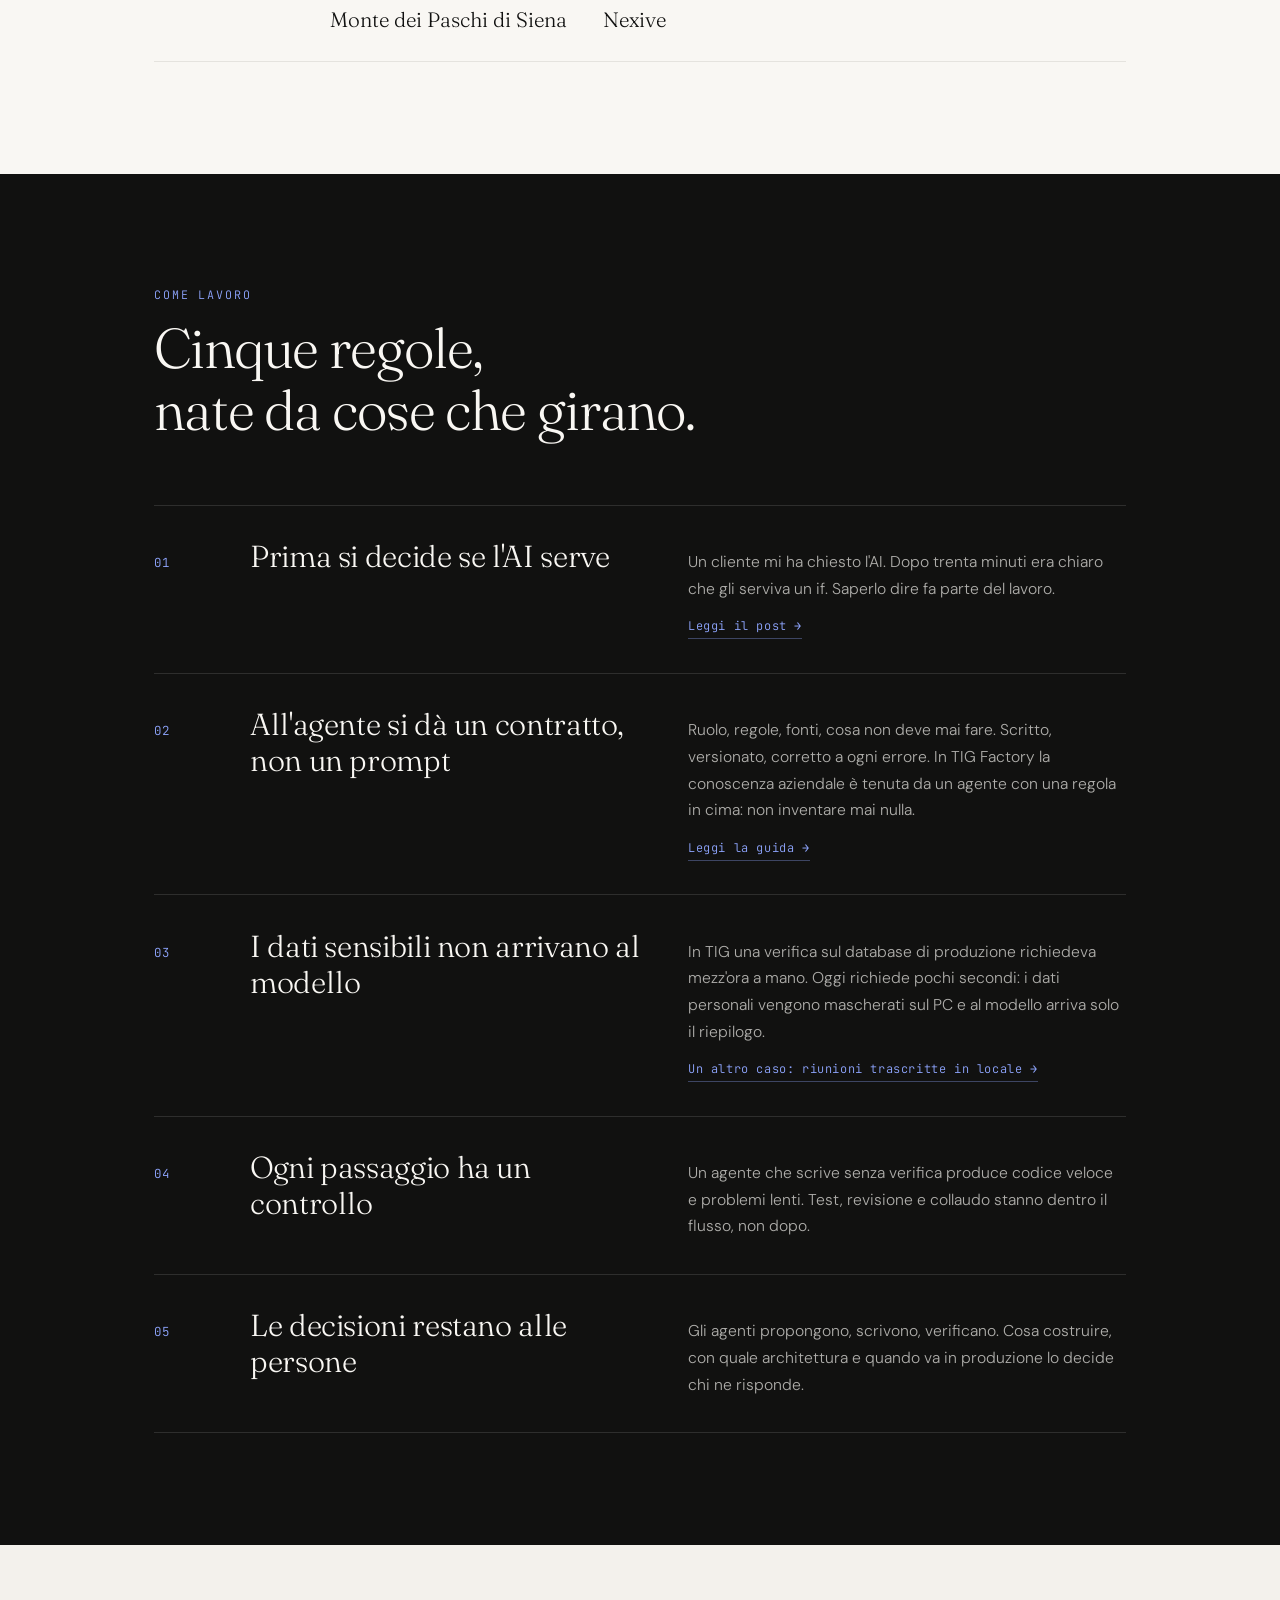
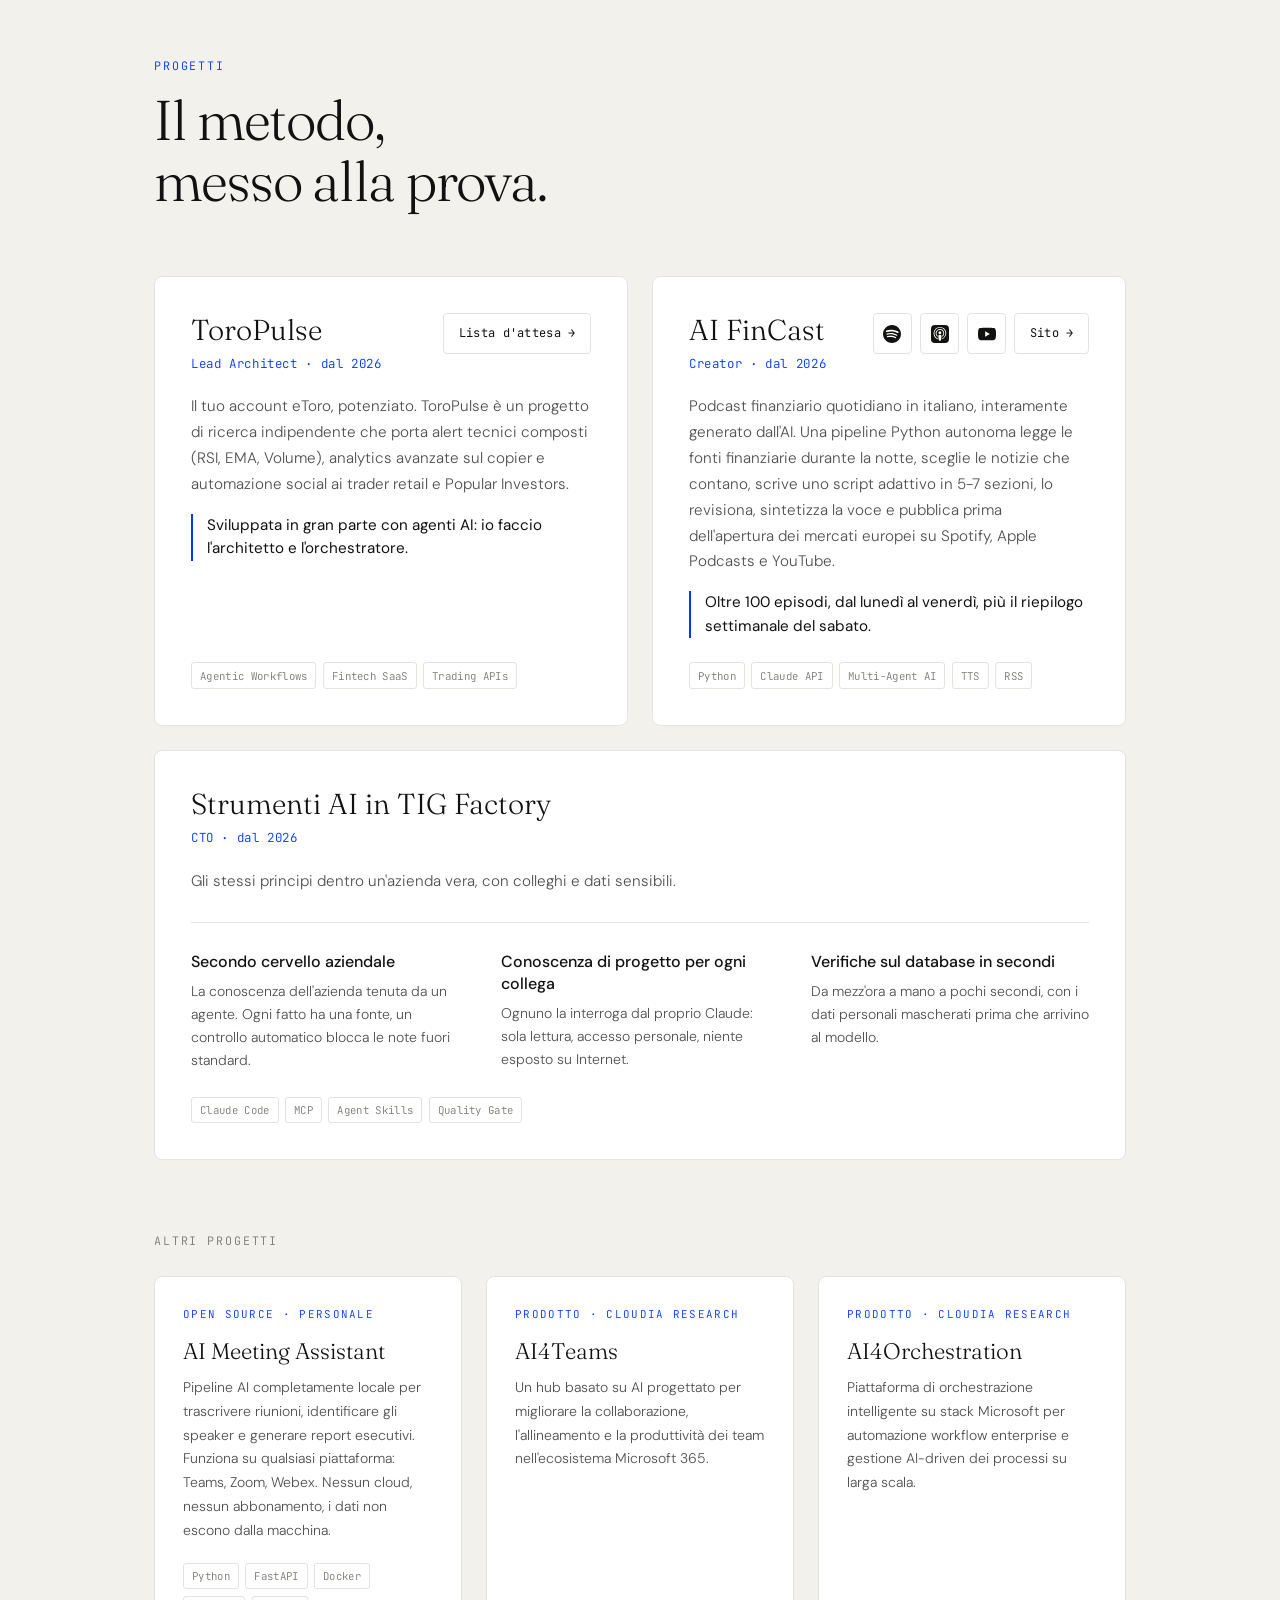
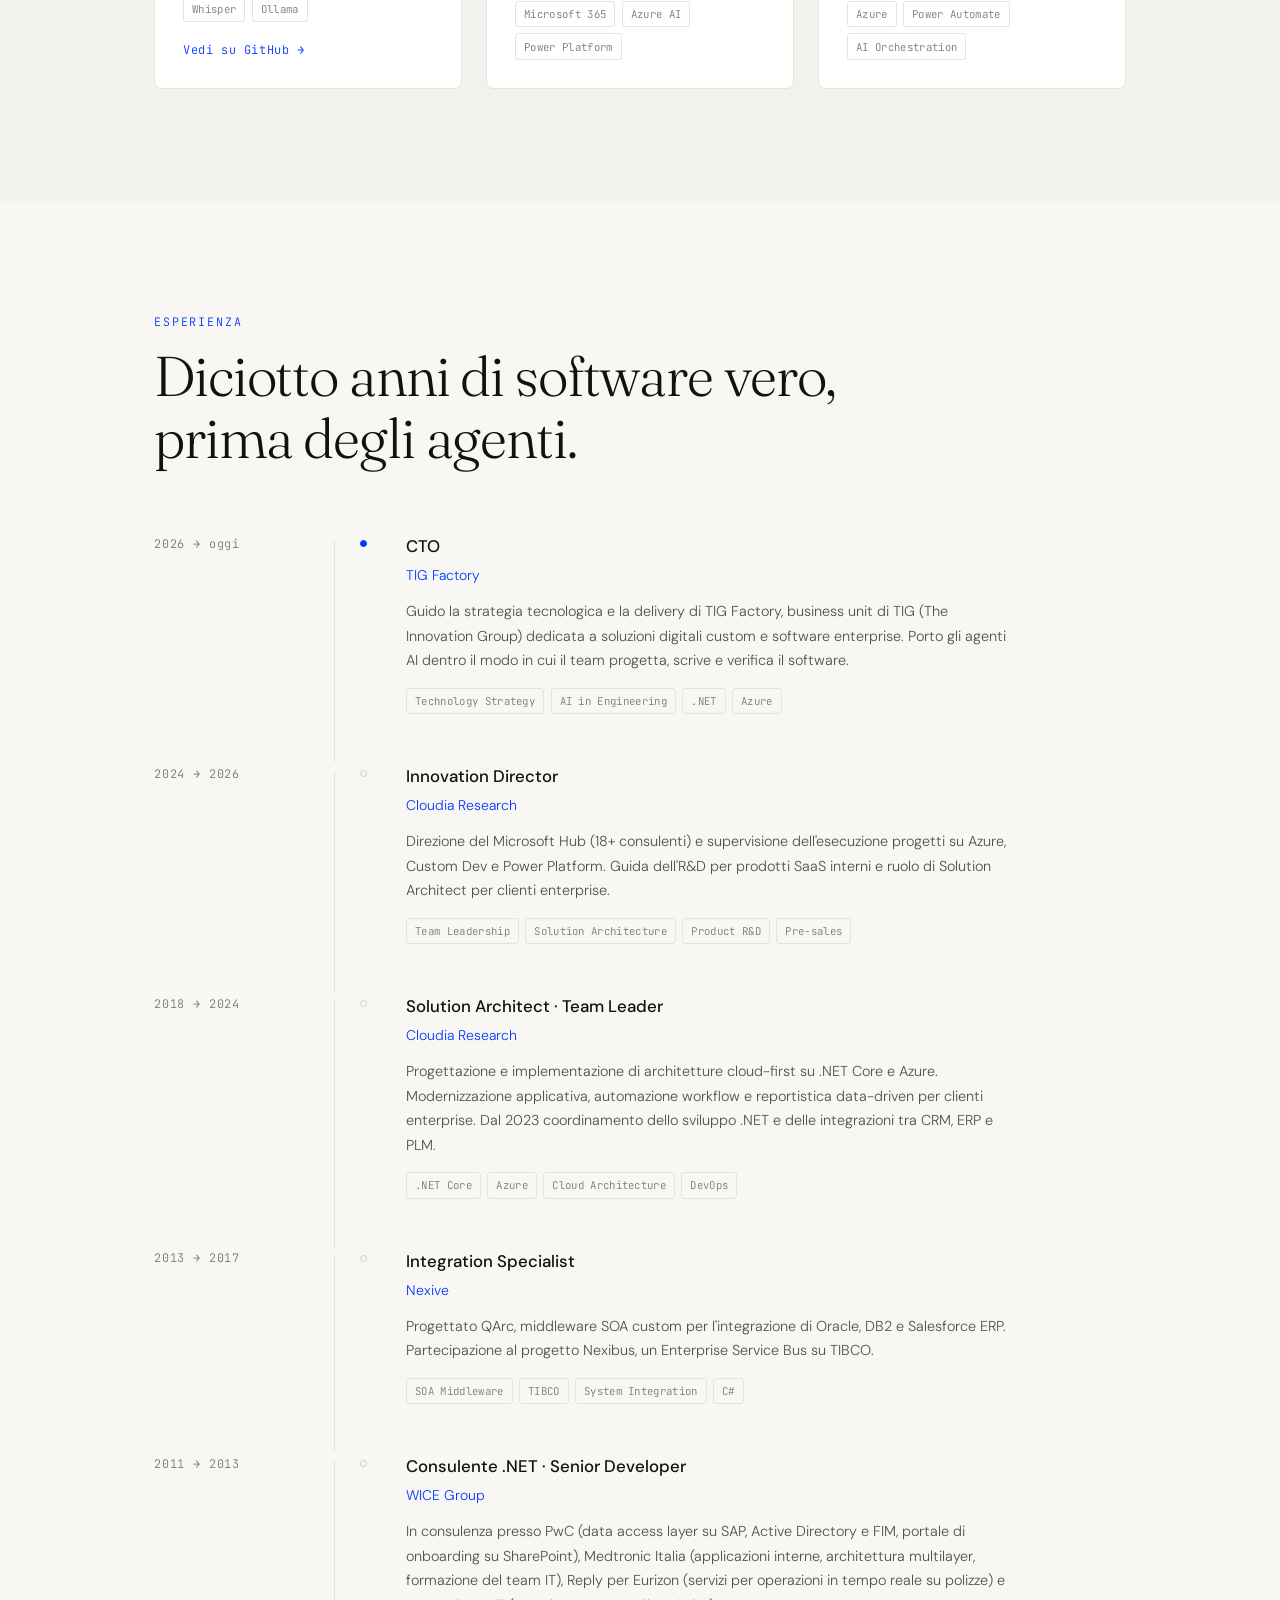
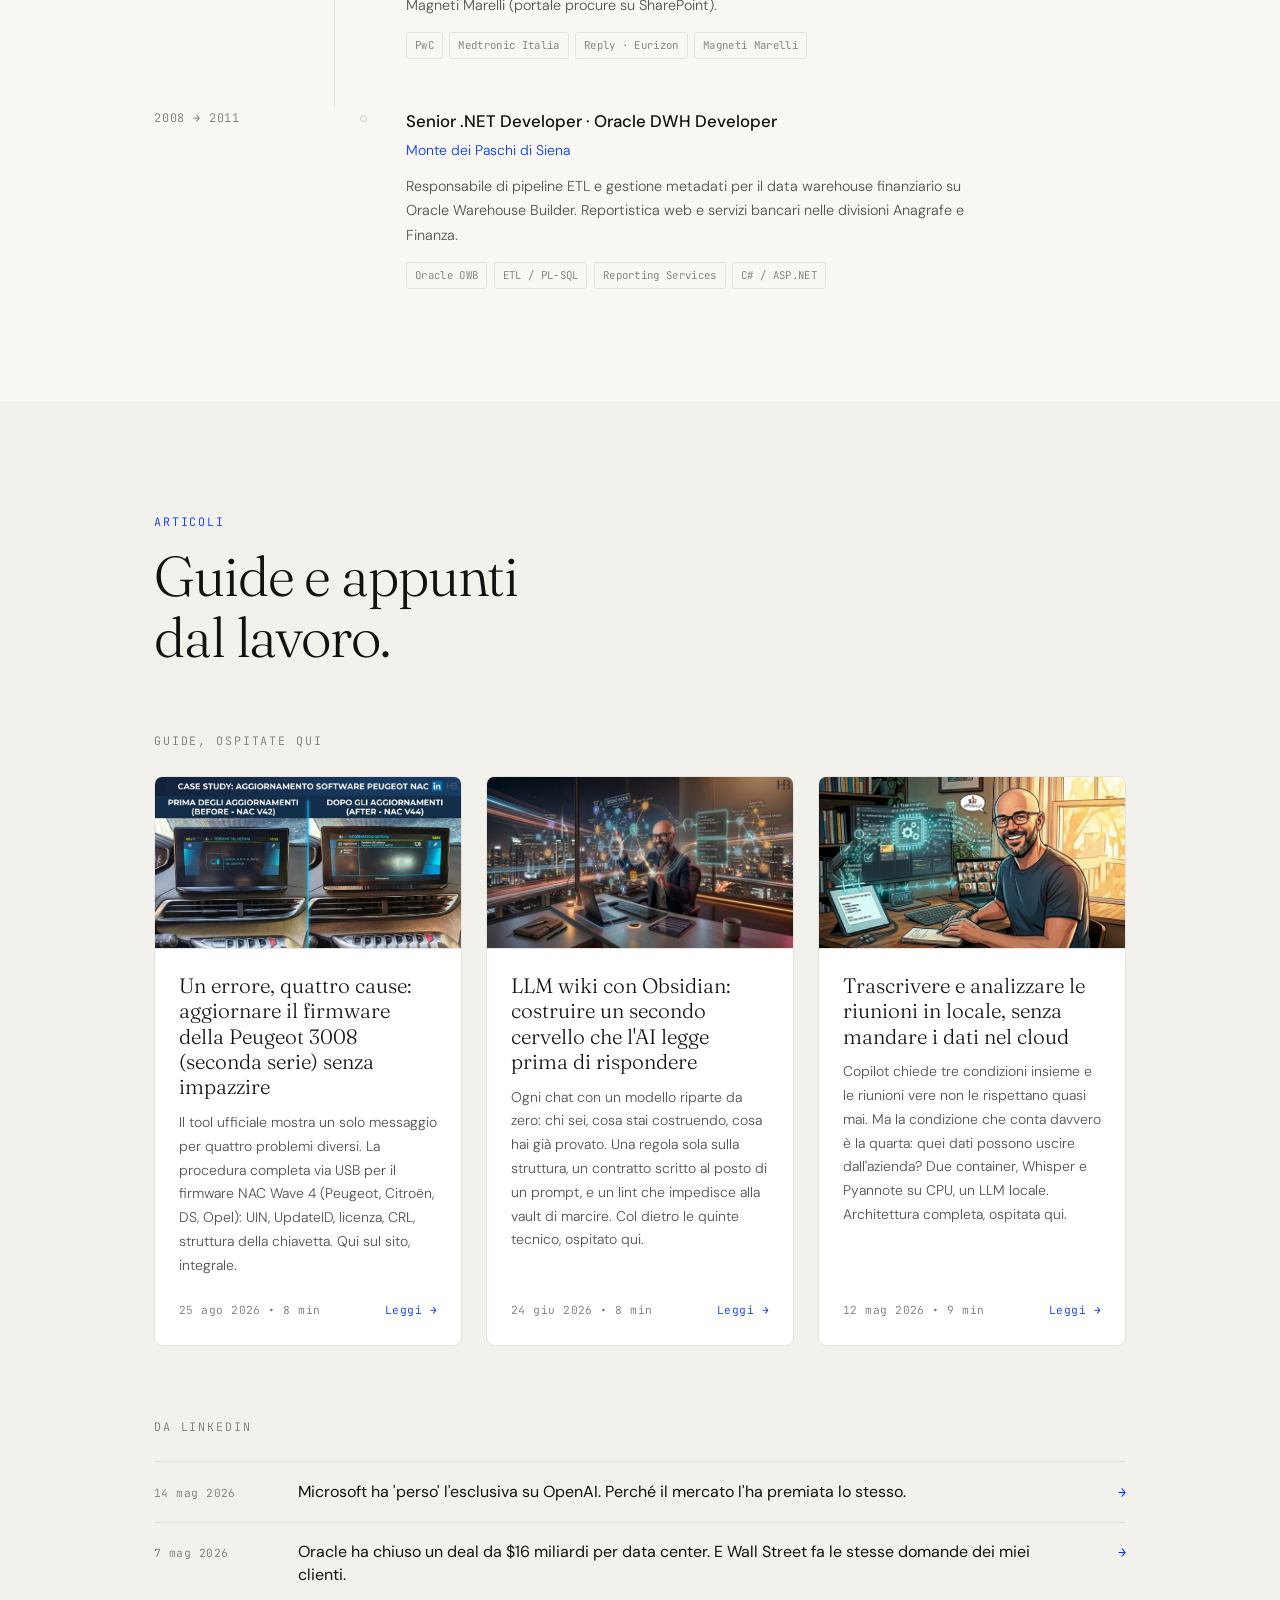
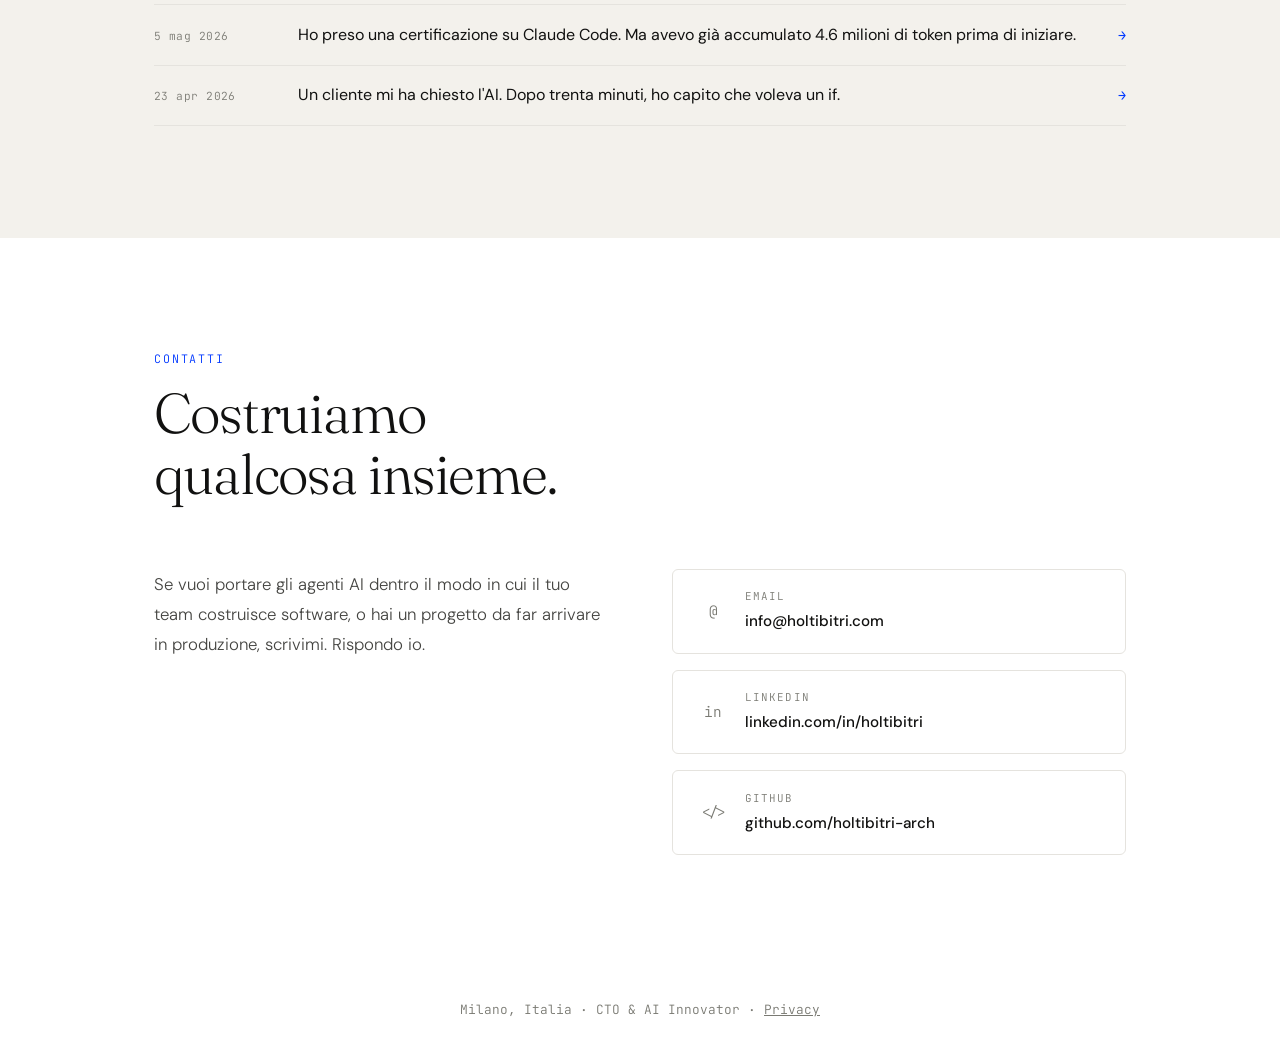
==== commit 96d24fc7: "feat(home): nuova narrativa, agenti AI e persone nella stessa squadra La home lascia la dualita' dir" ====
--- a/it/index.html
+++ b/it/index.html
@@ -3,8 +3,10 @@
 <head>
   <meta charset="UTF-8">
   <meta name="viewport" content="width=device-width, initial-scale=1.0">
-  <title>Holti Bitri — CTO & AI Innovator | Architetto SaaS Fintech</title>
-  <meta name="description" content="CTO & AI Innovator con quasi vent'anni nell'ecosistema Microsoft. Sviluppo ToroPulse, una SaaS fintech per trader retail su eToro, e AI FinCast, un podcast finanziario AI-generated. Esperienza in Azure, .NET e AI agentica.">
+  <!-- Pagina generata da tools/build_home.py. I testi stanno in tools/home_content.py,
+       gli articoli in posts.json. Non modificare questo file a mano. -->
+  <title>Holti Bitri | CTO: agenti AI e persone, una squadra sola</title>
+  <meta name="description" content="CTO di TIG Factory. Progetto flussi in cui agenti AI e persone costruiscono software insieme. Le prove: ToroPulse, SaaS fintech per trader eToro, e AI FinCast, podcast finanziario generato dall&#x27;AI.">
   <link rel="canonical" href="https://holtibitri.com/it/">
   <link rel="alternate" hreflang="en" href="https://holtibitri.com/">
   <link rel="alternate" hreflang="it" href="https://holtibitri.com/it/">
@@ -12,23 +14,23 @@
 
   <meta property="og:type" content="website">
   <meta property="og:url" content="https://holtibitri.com/it/">
-  <meta property="og:title" content="Holti Bitri — CTO & AI Innovator">
-  <meta property="og:description" content="CTO & AI Innovator con quasi vent'anni nell'ecosistema Microsoft. Sviluppo ToroPulse (SaaS fintech per trader eToro) e AI FinCast, podcast finanziario AI-generated.">
-  <meta property="og:image" content="https://holtibitri.com/avatar.jpg">
+  <meta property="og:title" content="Agenti AI e persone, una squadra sola. La progetto io.">
+  <meta property="og:description" content="Holti Bitri, CTO. Progetto e guido flussi in cui agenti AI e persone costruiscono software insieme: regole scritte, un controllo a ogni passaggio, decisioni umane.">
+  <meta property="og:image" content="https://holtibitri.com/img/og-it.png">
+  <meta property="og:image:width" content="1200">
+  <meta property="og:image:height" content="630">
   <meta property="og:locale" content="it_IT">
   <meta property="og:locale:alternate" content="en_US">
 
   <meta name="twitter:card" content="summary_large_image">
-  <meta name="twitter:title" content="Holti Bitri — CTO & AI Innovator">
-  <meta name="twitter:description" content="CTO & AI Innovator con quasi vent'anni nell'ecosistema Microsoft. Sviluppo ToroPulse (SaaS fintech per trader eToro) e AI FinCast, podcast finanziario AI-generated.">
-  <meta name="twitter:image" content="https://holtibitri.com/avatar.jpg">
-
+  <meta name="twitter:title" content="Agenti AI e persone, una squadra sola. La progetto io.">
+  <meta name="twitter:description" content="Holti Bitri, CTO. Progetto e guido flussi in cui agenti AI e persone costruiscono software insieme: regole scritte, un controllo a ogni passaggio, decisioni umane.">
+  <meta name="twitter:image" content="https://holtibitri.com/img/og-it.png">
+
+  <link rel="icon" type="image/x-icon" href="/favicon.ico">
   <link rel="preconnect" href="https://fonts.googleapis.com">
   <link rel="preconnect" href="https://fonts.gstatic.com" crossorigin>
-  <link rel="icon" type="image/x-icon" href="/favicon.ico">
-  <link rel="icon" type="image/png" sizes="256x256" href="/favicon.ico">
-  <link rel="shortcut icon" href="/favicon.ico">
-  <link href="https://fonts.googleapis.com/css2?family=Fraunces:ital,opsz,wght@0,9..144,300;0,9..144,400;1,9..144,300&family=DM+Sans:wght@300;400;500&family=JetBrains+Mono:wght@400;500&display=swap" rel="stylesheet">
+  <link href="https://fonts.googleapis.com/css2?family=Fraunces:ital,opsz,wght@0,9..144,300;0,9..144,400;1,9..144,300&amp;family=DM+Sans:wght@300;400;500&amp;family=JetBrains+Mono:wght@400;500&amp;display=swap" rel="stylesheet">
 
   <script type="application/ld+json">
   {
@@ -36,6 +38,7 @@
     "@type": "Person",
     "name": "Holti Bitri",
     "jobTitle": "CTO & AI Innovator",
+    "description": "Holti Bitri, CTO. Progetto e guido flussi in cui agenti AI e persone costruiscono software insieme: regole scritte, un controllo a ogni passaggio, decisioni umane.",
     "url": "https://holtibitri.com/it/",
     "image": "https://holtibitri.com/avatar.jpg",
     "email": "mailto:info@holtibitri.com",
@@ -56,1189 +59,440 @@
   </script>
 
   <link rel="stylesheet" href="/css/site.css">
-  <style>
-    section { padding: clamp(4rem, 10vw, 8rem) 0; }
-
-    /* ============================================
-       HERO
-    ============================================ */
-    .hero {
-      min-height: auto;
-      display: flex;
-      align-items: flex-start;
-      padding-top: clamp(6rem, 12vh, 9rem);
-      padding-bottom: clamp(4rem, 8vh, 6rem);
-      position: relative;
-      overflow: hidden;
-    }
-
-    .hero::before {
-      content: '';
-      position: absolute;
-      top: -20%; right: -10%;
-      width: 55%; height: 90%;
-      background: radial-gradient(ellipse at 70% 30%, rgba(0, 56, 255, 0.055) 0%, transparent 68%);
-      pointer-events: none;
-    }
-
-    .hero::after {
-      content: 'HB';
-      position: absolute;
-      right: -0.02em;
-      bottom: -0.15em;
-      font-family: var(--font-display);
-      font-size: clamp(14rem, 30vw, 28rem);
-      font-weight: 300;
-      color: transparent;
-      -webkit-text-stroke: 1px rgba(0,0,0,0.05);
-      pointer-events: none;
-      line-height: 1;
-      user-select: none;
-    }
-
-    .hero-inner { width: 100%; position: relative; z-index: 1; }
-
-    .hero-eyebrow {
-      font-family: var(--font-mono);
-      font-size: 0.78rem;
-      letter-spacing: 0.14em;
-      text-transform: uppercase;
-      color: var(--accent);
-      margin-bottom: 1.5rem;
-      opacity: 0;
-      transform: translateY(12px);
-      animation: fadeUp 0.7s 0.2s forwards;
-    }
-
-    .hero-name {
-      font-size: clamp(3.5rem, 9vw, 8.5rem);
-      font-weight: 300;
-      letter-spacing: -0.025em;
-      margin-bottom: 0.2em;
-      opacity: 0;
-      transform: translateY(16px);
-      animation: fadeUp 0.8s 0.35s forwards;
-    }
-    .hero-name em {
-      font-style: italic;
-      color: var(--accent);
-    }
-
-    .hero-title {
-      font-size: clamp(1rem, 2vw, 1.25rem);
-      color: var(--muted);
-      font-weight: 300;
-      max-width: 500px;
-      margin-bottom: 2.75rem;
-      line-height: 1.65;
-      opacity: 0;
-      transform: translateY(12px);
-      animation: fadeUp 0.7s 0.5s forwards;
-    }
-
-    .hero-cta {
-      display: flex;
-      gap: 1rem;
-      flex-wrap: wrap;
-      opacity: 0;
-      transform: translateY(12px);
-      animation: fadeUp 0.7s 0.65s forwards;
-    }
-
-    .btn {
-      display: inline-flex;
-      align-items: center;
-      padding: 0.75rem 1.5rem;
-      text-decoration: none;
-      font-size: 0.875rem;
-      font-weight: 400;
-      border-radius: 4px;
-      transition: all 0.2s;
-      letter-spacing: 0.025em;
-    }
-    .btn-primary { background: var(--text); color: var(--bg); }
-    .btn-primary:hover { background: var(--accent); }
-    .btn-secondary { border: 1px solid var(--border); color: var(--text); }
-    .btn-secondary:hover { border-color: var(--text); }
-
-    .hero-scroll { display: none; }
-
-    /* ============================================
-       SECTION HEADER
-    ============================================ */
-    .section-header { margin-bottom: clamp(2.5rem, 5vw, 4rem); }
-
-    .section-label {
-      display: block;
-      font-family: var(--font-mono);
-      font-size: 0.73rem;
-      letter-spacing: 0.16em;
-      text-transform: uppercase;
-      color: var(--accent);
-      margin-bottom: 0.75rem;
-    }
-
-    .section-title {
-      font-size: clamp(2rem, 5vw, 3.5rem);
-      font-weight: 300;
-      letter-spacing: -0.02em;
-    }
-
-    /* ============================================
-       ABOUT
-    ============================================ */
-    .about-grid {
-      display: grid;
-      grid-template-columns: 1fr 1fr;
-      gap: clamp(2rem, 5vw, 5rem);
-      align-items: start;
-    }
-
-    .about-avatar-wrap {
-      display: flex;
-      justify-content: center;
-      margin-bottom: 2rem;
-    }
-
-    .about-avatar {
-      width: auto;
-      max-width: 260px;
-      height: auto;
-      border-radius: 12px;
-      display: block;
-      transition: transform 0.3s, box-shadow 0.3s;
-    }
-    .about-avatar:hover {
-      transform: translateY(-3px);
-      box-shadow: 0 16px 48px rgba(0,0,0,0.15);
-    }
-
-    .about-text { font-size: 1.02rem; line-height: 1.82; color: #35352F; }
-    .about-text p + p { margin-top: 1.25em; }
-
-    .about-stats {
-      display: grid;
-      grid-template-columns: 1fr 1fr;
-      gap: 1.25rem;
-    }
-
-    .stat-card {
-      padding: 1.5rem;
-      border: 1px solid var(--border);
-      border-radius: 6px;
-      background: var(--bg-card);
-      transition: border-color 0.2s;
-    }
-    .stat-card:hover { border-color: var(--accent); }
-
-    .stat-number {
-      font-family: var(--font-display);
-      font-size: 2.5rem;
-      font-weight: 300;
-      color: var(--accent);
-      line-height: 1;
-      margin-bottom: 0.4rem;
-    }
-
-    .stat-label {
-      font-size: 0.8rem;
-      color: var(--muted);
-      line-height: 1.45;
-    }
-
-    /* ============================================
-       EXPERTISE (dark section)
-    ============================================ */
-    #expertise {
-      background: var(--text);
-      color: var(--bg);
-    }
-    #expertise .section-label { color: rgba(100, 140, 255, 0.8); }
-    #expertise .section-title { color: var(--bg); }
-
-    .expertise-grid {
-      display: grid;
-      grid-template-columns: repeat(auto-fill, minmax(240px, 1fr));
-      gap: 1px;
-      border: 1px solid rgba(255,255,255,0.08);
-      background: rgba(255,255,255,0.08);
-      border-radius: 6px;
-      overflow: hidden;
-      margin-top: 3rem;
-    }
-
-    .expertise-item {
-      background: var(--text);
-      padding: 1.75rem 1.5rem;
-      transition: background 0.22s;
-    }
-    .expertise-item:hover { background: #1c1c1b; }
-
-    .expertise-icon {
-      font-size: 1.35rem;
-      margin-bottom: 0.8rem;
-      display: block;
-      filter: grayscale(0.2);
-    }
-
-    .expertise-name {
-      font-size: 0.95rem;
-      font-weight: 500;
-      color: #F9F7F3;
-      margin-bottom: 0.4rem;
-    }
-
-    .expertise-desc {
-      font-size: 0.78rem;
-      color: rgba(249, 247, 243, 0.4);
-      line-height: 1.55;
-    }
-
-    /* ============================================
-       EXPERIENCE
-    ============================================ */
-    .timeline {
-      position: relative;
-      padding-left: 0;
-    }
-
-    .timeline-item {
-      display: grid;
-      grid-template-columns: 180px 1fr;
-      gap: 2rem;
-      padding-bottom: 3rem;
-      position: relative;
-    }
-    .timeline-item:last-child { padding-bottom: 0; }
-
-    .timeline-item::after {
-      content: '';
-      position: absolute;
-      left: 180px;
-      top: 0.55rem;
-      bottom: 0;
-      width: 1px;
-      background: var(--border);
-    }
-    .timeline-item:last-child::after { display: none; }
-
-    .timeline-left { padding-top: 0.1rem; }
-
-    .timeline-date {
-      font-family: var(--font-mono);
-      font-size: 0.72rem;
-      color: var(--muted);
-      letter-spacing: 0.07em;
-      white-space: nowrap;
-    }
-
-    .timeline-right {
-      padding-left: 2.5rem;
-      position: relative;
-    }
-    .timeline-right::before {
-      content: '';
-      position: absolute;
-      left: -0.4rem;
-      top: 0.5rem;
-      width: 7px; height: 7px;
-      border-radius: 50%;
-      background: var(--bg);
-      border: 1.5px solid #ccc;
-      z-index: 1;
-      transition: border-color 0.2s, background 0.2s;
-    }
-    .timeline-item:hover .timeline-right::before {
-      border-color: var(--accent);
-      background: var(--accent);
-    }
-
-    .timeline-role { font-size: 1.05rem; font-weight: 500; margin-bottom: 0.2rem; }
-    .timeline-company { font-size: 0.875rem; color: var(--accent); margin-bottom: 0.7rem; }
-
-    .timeline-desc {
-      font-size: 0.875rem;
-      color: #505050;
-      line-height: 1.72;
-      max-width: 580px;
-    }
-
-    .timeline-tags {
-      display: flex;
-      flex-wrap: wrap;
-      gap: 0.4rem;
-      margin-top: 0.9rem;
-    }
-
-    .tag {
-      font-family: var(--font-mono);
-      font-size: 0.67rem;
-      padding: 0.2rem 0.5rem;
-      border: 1px solid var(--border);
-      border-radius: 3px;
-      color: var(--muted);
-      letter-spacing: 0.03em;
-    }
-
-    /* ============================================
-       PROJECTS
-    ============================================ */
-    #projects { background: #F3F1EC; }
-
-    .projects-grid {
-      display: grid;
-      grid-template-columns: repeat(auto-fill, minmax(300px, 1fr));
-      gap: 1.5rem;
-      margin-top: 3rem;
-    }
-
-    .project-card {
-      background: var(--bg-card);
-      border: 1px solid var(--border);
-      border-radius: 8px;
-      padding: 2rem;
-      transition: transform 0.22s, box-shadow 0.22s;
-    }
-    .project-card:hover {
-      transform: translateY(-4px);
-      box-shadow: 0 16px 48px rgba(0,0,0,0.07);
-    }
-
-    .project-type {
-      font-family: var(--font-mono);
-      font-size: 0.68rem;
-      letter-spacing: 0.12em;
-      text-transform: uppercase;
-      color: var(--accent);
-      margin-bottom: 1rem;
-    }
-
-    .project-title {
-      font-family: var(--font-display);
-      font-size: 1.45rem;
-      font-weight: 300;
-      margin-bottom: 0.75rem;
-      line-height: 1.2;
-    }
-
-    .project-desc {
-      font-size: 0.875rem;
-      color: #505050;
-      line-height: 1.72;
-      margin-bottom: 1.25rem;
-    }
-
-    .project-stack { display: flex; flex-wrap: wrap; gap: 0.4rem; }
-
-    /* ============================================
-       FEATURED PROJECTS
-    ============================================ */
-    .featured-grid {
-      display: grid;
-      grid-template-columns: 1fr 1fr;
-      gap: 2rem;
-    }
-
-    .featured-card {
-      border: 1px solid var(--border);
-      border-radius: 8px;
-      padding: 2.5rem;
-      background-color: var(--bg-card);
-      transition: box-shadow 0.3s;
-      box-shadow: 0 4px 12px rgba(0,0,0,0.05);
-      display: flex;
-      flex-direction: column;
-    }
-    .featured-card:hover { box-shadow: 0 16px 48px rgba(0,0,0,0.07); }
-    .featured-card .timeline-tags { margin-top: auto; padding-top: 1.5rem; }
-
-    /* ============================================
-       CONTACT
-    ============================================ */
-    .contact-inner {
-      display: grid;
-      grid-template-columns: 1fr 1fr;
-      gap: clamp(2rem, 5vw, 5rem);
-      align-items: start;
-    }
-
-    .contact-text { font-size: 1.02rem; color: #444441; line-height: 1.82; }
-
-    .contact-links { display: flex; flex-direction: column; gap: 1rem; }
-    .contact-link {
-      display: flex;
-      align-items: center;
-      gap: 1rem;
-      padding: 1.25rem 1.5rem;
-      border: 1px solid var(--border);
-      border-radius: 6px;
-      text-decoration: none;
-      color: var(--text);
-      background: var(--bg-card);
-      transition: all 0.2s;
-    }
-    .contact-link:hover { border-color: var(--accent); }
-    .contact-link:hover .contact-link-value { color: var(--accent); }
-
-    .contact-link-icon {
-      font-family: var(--font-mono);
-      font-size: 1rem;
-      width: 2rem;
-      text-align: center;
-      flex-shrink: 0;
-      color: var(--muted);
-    }
-
-    .contact-link-info { flex: 1; }
-    .contact-link-label {
-      display: block;
-      font-family: var(--font-mono);
-      font-size: 0.68rem;
-      letter-spacing: 0.1em;
-      color: var(--muted);
-      text-transform: uppercase;
-      margin-bottom: 0.2rem;
-    }
-    .contact-link-value {
-      display: block;
-      font-size: 0.95rem;
-      font-weight: 500;
-      transition: color 0.2s;
-    }
-
-    /* ============================================
-       ANIMATIONS
-    ============================================ */
-    @keyframes fadeUp {
-      from { opacity: 0; transform: translateY(16px); }
-      to   { opacity: 1; transform: translateY(0); }
-    }
-    .reveal {
-      opacity: 0;
-      transform: translateY(20px);
-      transition: opacity 0.8s ease-out, transform 0.8s ease-out;
-    }
-    .reveal.visible { opacity: 1; transform: translateY(0); }
-
-    /* ============================================
-       WRITING
-    ============================================ */
-    .writing-grid {
-      display: grid;
-      grid-template-columns: repeat(auto-fill, minmax(300px, 1fr));
-      gap: 1.5rem;
-      margin-top: 3rem;
-    }
-
-    .writing-item {
-      display: flex;
-      flex-direction: column;
-      background: var(--bg-card);
-      border: 1px solid var(--border);
-      border-radius: 8px;
-      padding: 2rem;
-      text-decoration: none;
-      color: var(--text);
-      transition: transform 0.22s, box-shadow 0.22s, border-color 0.22s;
-    }
-    .writing-item:hover {
-      transform: translateY(-4px);
-      box-shadow: 0 16px 48px rgba(0,0,0,0.07);
-      border-color: var(--accent);
-    }
-
-    .writing-number {
-      font-family: var(--font-mono);
-      font-size: 0.68rem;
-      letter-spacing: 0.14em;
-      color: var(--accent);
-      margin-bottom: 1.25rem;
-    }
-
-    .writing-title {
-      font-family: var(--font-display);
-      font-size: 1.35rem;
-      font-weight: 300;
-      line-height: 1.2;
-      margin-bottom: 0.75rem;
-      color: var(--text);
-    }
-
-    .writing-excerpt {
-      font-size: 0.875rem;
-      color: #505050;
-      line-height: 1.72;
-      flex: 1;
-      margin-bottom: 1.75rem;
-    }
-
-    .writing-footer {
-      display: flex;
-      justify-content: space-between;
-      align-items: center;
-      margin-top: auto;
-    }
-
-    .writing-meta {
-      display: flex;
-      gap: 0.4rem;
-      font-family: var(--font-mono);
-      font-size: 0.68rem;
-      color: var(--muted);
-      letter-spacing: 0.04em;
-    }
-
-    .writing-cta {
-      font-family: var(--font-mono);
-      font-size: 0.72rem;
-      color: var(--accent);
-      letter-spacing: 0.06em;
-      transition: letter-spacing 0.2s;
-    }
-    .writing-item:hover .writing-cta { letter-spacing: 0.1em; }
-
-    .writing-empty {
-      color: var(--muted);
-      font-size: 0.875rem;
-      font-style: italic;
-      grid-column: 1 / -1;
-    }
-
-    /* ============================================
-       RESPONSIVE
-    ============================================ */
-    @media (max-width: 768px) {
-      .about-grid, .contact-inner, .featured-grid { grid-template-columns: 1fr; gap: 2.5rem; }
-      .timeline-item { grid-template-columns: 1fr; gap: 0.25rem; }
-      .timeline-item::after { display: none; }
-      .timeline-right { padding-left: 1.25rem; }
-    }
-    @media (max-width: 480px) {
-      .about-stats { grid-template-columns: 1fr 1fr; }
-      .hero::after { display: none; }
-    }
-  </style>
+  <link rel="stylesheet" href="/css/home.css">
+  <script>document.documentElement.classList.add('js');</script>
   <script defer src="https://cloud.umami.is/script.js" data-website-id="4d89a1e3-8961-4b64-9579-4c118118822f"></script>
 </head>
 <body>
 
   <nav id="navbar">
-    <a href="#" class="nav-logo">HB_</a>
+    <a href="#home" class="nav-logo">HB_</a>
     <div class="nav-right">
-      <ul class="nav-links">
-        <li><a href="#about" data-en="About" data-it="Chi sono">Chi sono</a></li>
-        <li><a href="#featured-project" data-en="Featured" data-it="In Evidenza">In Evidenza</a></li>
-        <li><a href="#expertise" data-en="Expertise" data-it="Competenze">Competenze</a></li>
-        <li><a href="#experience" data-en="Experience" data-it="Esperienza">Esperienza</a></li>
-        <li><a href="#projects" data-en="Other Projects" data-it="Altri Progetti">Altri Progetti</a></li>
-        <li><a href="#writing" data-en="Writing" data-it="Articoli">Articoli</a></li>
-        <li><a href="#contact" data-en="Contact" data-it="Contatti">Contatti</a></li>
+      <ul class="nav-links" id="nav-links">
+        <li><a href="#about">Chi sono</a></li>
+        <li><a href="#method">Come lavoro</a></li>
+        <li><a href="#projects">Progetti</a></li>
+        <li><a href="#experience">Esperienza</a></li>
+        <li><a href="#writing">Articoli</a></li>
+        <li><a href="#contact">Contatti</a></li>
       </ul>
       <div class="lang-toggle">
-        <button class="lang-btn" data-lang="en">EN</button>
-        <button class="lang-btn active" data-lang="it">IT</button>
-      </div>
+        <a class="lang-btn" href="/" hreflang="en">EN</a>
+        <a class="lang-btn active" aria-current="page" href="/it/" hreflang="it">IT</a>
+      </div>
+      <button class="nav-toggle" type="button" aria-label="Menu" aria-expanded="false" aria-controls="nav-links">
+        <span></span><span></span><span></span>
+      </button>
     </div>
   </nav>
 
   <header id="home" class="hero">
     <div class="container hero-inner">
-      <p class="hero-eyebrow" data-en="CTO &middot; AI Innovator &middot; Fintech SaaS Architect" data-it="CTO &middot; AI Innovator &middot; Architetto SaaS Fintech">
-        CTO &middot; AI Innovator &middot; Architetto SaaS Fintech
-      </p>
-      <h1 class="hero-name">
-        Holti Bitri<br><em>CTO, Architect &amp; Innovator</em>
+      <h1 class="hero-h1">
+        <span class="hero-eyebrow">Holti Bitri · CTO · Milano</span>
+        <span class="hero-claim"><span class="line">Agenti AI e persone,</span> <span class="line">una squadra sola.</span> <em>La progetto io.</em></span>
       </h1>
-      <p class="hero-title" data-en="Building bridges between technology vision and business impact. Nearly 20 years at the intersection of architecture, innovation, and delivery." data-it="Connettere visione tecnologica e impatto sul business. Quasi vent'anni all'intersezione tra architettura, innovazione e delivery.">
-        Connettere visione tecnologica e impatto sul business. Quasi vent'anni all'intersezione tra architettura, innovazione e delivery.
-      </p>
+      <p class="hero-sub">Progetto e guido flussi in cui agenti AI e persone costruiscono software insieme. Agli agenti regole scritte e un controllo a ogni passaggio. Alle persone l'architettura e le decisioni.</p>
       <div class="hero-cta">
-        <a href="#contact" class="btn btn-primary" data-en="Get in touch" data-it="Contattami">Contattami</a>
-        <a href="#featured-project" class="btn btn-secondary" data-en="View projects" data-it="Vedi progetti">Vedi progetti</a>
+        <a href="#method" class="btn btn-primary">Come lavoro</a>
+        <a href="#contact" class="btn btn-secondary">Scrivimi</a>
       </div>
     </div>
   </header>
 
-  <section id="about" style="padding-top: 2rem;">
+  <section id="about">
     <div class="container">
       <div class="about-grid">
         <div class="about-text reveal">
-          <p data-en="I design resilient architectures and lead high-performing teams to turn complex challenges into scalable, future-proof solutions." data-it="Progetto architetture resilienti e guido team ad alte prestazioni per trasformare sfide complesse in soluzioni scalabili e a prova di futuro.">
-            Progetto architetture resilienti e guido team ad alte prestazioni per trasformare sfide complesse in soluzioni scalabili e a prova di futuro.
-          </p>
-          <p data-en="With nearly 20 years in the Microsoft ecosystem, my journey evolved from deep-dive technical development to leading cross-functional innovation areas spanning Power Platform, Azure, and custom development." data-it="Con quasi vent'anni nell'ecosistema Microsoft, il mio percorso si è evoluto dallo sviluppo tecnico profondo alla guida di aree di innovazione cross-funzionali su Power Platform, Azure e sviluppo custom.">
-            Con quasi vent'anni nell'ecosistema Microsoft, il mio percorso si è evoluto dallo sviluppo tecnico profondo alla guida di aree di innovazione cross-funzionali su Power Platform, Azure e sviluppo custom.
-          </p>
-          <p data-en="Today I drive digital transformation initiatives for enterprise clients, overseeing AI-powered products including AI4Teams, AI4Align, and AI4Orchestration. My work connects architecture, strategy, and delivery." data-it="Oggi coordino iniziative di trasformazione digitale per clienti enterprise, supervisionando prodotti AI come AI4Teams, AI4Align e AI4Orchestration. Il mio lavoro connette architettura, strategia e delivery.">
-            Oggi coordino iniziative di trasformazione digitale per clienti enterprise, supervisionando prodotti AI come AI4Teams, AI4Align e AI4Orchestration. Il mio lavoro connette architettura, strategia e delivery.
-          </p>
-          <p data-en="Enterprise clients I've worked with include PwC, Medtronic, MPS, and Nexive &mdash; across banking, healthcare, logistics, and consulting." data-it="Tra i clienti enterprise con cui ho lavorato: PwC, Medtronic, MPS e Nexive &mdash; nei settori banking, healthcare, logistica e consulenza.">
-            Tra i clienti enterprise con cui ho lavorato: PwC, Medtronic, MPS e Nexive &mdash; nei settori banking, healthcare, logistica e consulenza.
-          </p>
-          <p data-en="Microsoft-certified since 2011 (MCSD, MCTS) and Anthropic-certified in 2026 (Claude Code, Claude Cowork): two decades of credentials, from the Microsoft ecosystem to today's AI stack." data-it="Certificato Microsoft dal 2011 (MCSD, MCTS) e Anthropic nel 2026 (Claude Code, Claude Cowork): vent'anni di credenziali, dall'ecosistema Microsoft allo stack AI di oggi.">
-            Certificato Microsoft dal 2011 (MCSD, MCTS) e Anthropic nel 2026 (Claude Code, Claude Cowork): vent'anni di credenziali, dall'ecosistema Microsoft allo stack AI di oggi.
-          </p>
-          <p data-en="Currently building <a href='https://toropulse.app' target='_blank' style='color: var(--accent); text-decoration: none; font-weight: 500;'>ToroPulse</a> — smart alerts, deep copier analytics, and social automation for eToro traders." data-it="Attualmente sviluppo <a href='https://toropulse.app' target='_blank' style='color: var(--accent); text-decoration: none; font-weight: 500;'>ToroPulse</a> — alert intelligenti, analytics avanzate e automazione social per i trader su eToro.">
-            Attualmente sviluppo <a href='https://toropulse.app' target='_blank' style='color: var(--accent); text-decoration: none; font-weight: 500;'>ToroPulse</a> — alert intelligenti, analytics avanzate e automazione social per i trader su eToro.
-          </p>
-        </div>
-        
-        <div class="about-stats reveal" style="transition-delay:0.15s">
-          <div class="about-avatar-wrap" style="grid-column: 1 / -1;">
-            <img src="/avatar.jpg" alt="Holti Bitri — CTO, Architect & Innovator" class="about-avatar">
-          </div>
-          <div class="stat-card">
-            <div class="stat-number">~20</div>
-            <div class="stat-label" data-en="Years in the Microsoft ecosystem" data-it="Anni nell'ecosistema Microsoft">Anni nell'ecosistema Microsoft</div>
-          </div>
-          <div class="stat-card">
-            <div class="stat-number">3</div>
-            <div class="stat-label" data-en="Innovation domains led (Power Platform, Azure, Dev)" data-it="Domini Innovation guidati (Power Platform, Azure, Dev)">Domini Innovation guidati (Power Platform, Azure, Dev)</div>
-          </div>
-        </div>
-      </div>
-    </div>
-  </section>
-
-  <div class="section-divider"></div>
-
-  <section id="featured-project" class="reveal" style="padding: 4rem 10%; background-color: var(--bg);">
-    <div class="container">
-      <div class="section-header">
-        <span class="section-label" data-en="Featured" data-it="In Evidenza">In Evidenza</span>
-        <h2 class="section-title" data-en="What I'm building<br>right now." data-it="Cosa sto costruendo<br>ora.">Cosa sto costruendo<br>ora.</h2>
-      </div>
-      <div class="featured-grid">
-        <div class="featured-card">
-          <div style="display: flex; justify-content: space-between; align-items: flex-start; flex-wrap: wrap; gap: 1rem;">
+          <span class="section-label">Chi sono</span>
+          <p>Scrivo software dal 2008: sviluppatore .NET e Oracle in Monte dei Paschi di Siena, poi integrazione di sistemi, architettura, la guida di un'area di innovazione. Oggi sono CTO di TIG Factory.</p>
+          <p>Il mio lavoro ha cambiato forma. Il codice lo scrivono in gran parte gli agenti AI. Io decido l'architettura, scrivo le regole con cui lavorano, metto i controlli e rispondo di quello che va in produzione.</p>
+          <p>Non è un esperimento. È il modo in cui costruisco una piattaforma di trading, un podcast che esce ogni mattina senza di me e gli strumenti che i colleghi in TIG usano tutti i giorni.</p>
+          <p>Prima di arrivarci ho lavorato dentro PwC, Medtronic Italia, Reply (per Eurizon) e Magneti Marelli, quattro anni in Nexive, otto in Cloudia Research da architetto a Innovation Director. Lì ho imparato cosa serve a un software per reggere in azienda, ed è quello che oggi chiedo agli agenti.</p>
+          <p>Certificato Microsoft dal 2011 (MCSD, MCTS) e Anthropic dal 2026 (Claude Code, Claude Cowork).</p>
+        </div>
+        <div class="about-side reveal">
+          <img src="/avatar.jpg" alt="Holti Bitri, CTO di TIG Factory" class="about-avatar" width="900" height="1433" loading="lazy">
+          <div class="about-stats">
+            <div class="stat-card">
+              <div class="stat-number">18</div>
+              <div class="stat-label">Anni di software in produzione</div>
+            </div>
+            <div class="stat-card">
+              <div class="stat-number">100+</div>
+              <div class="stat-label">Episodi di AI FinCast usciti senza intervento umano</div>
+            </div>
+          </div>
+        </div>
+      </div>
+      <div class="clients reveal">
+        <span class="clients-label">Ho lavorato con</span>
+        <ul class="clients-list"><li>PwC</li><li>Medtronic Italia</li><li>Reply / Eurizon</li><li>Magneti Marelli</li><li>Monte dei Paschi di Siena</li><li>Nexive</li></ul>
+      </div>
+    </div>
+  </section>
+
+  <section id="method">
+    <div class="container">
+      <div class="section-header reveal">
+        <span class="section-label">Come lavoro</span>
+        <h2 class="section-title">Cinque regole,<br>nate da cose che girano.</h2>
+      </div>
+      <ol class="rules">
+        <li class="rule reveal">
+          <span class="rule-num">01</span>
+          <h3 class="rule-title">Prima si decide se l'AI serve</h3>
+          <div class="rule-body">
+            <p>Un cliente mi ha chiesto l'AI. Dopo trenta minuti era chiaro che gli serviva un if. Saperlo dire fa parte del lavoro.</p>
+            <a class="rule-link" href="https://www.linkedin.com/feed/update/urn:li:activity:7452989725663084544/" target="_blank" rel="noopener noreferrer">Leggi il post &rarr;</a>
+          </div>
+        </li>
+        <li class="rule reveal">
+          <span class="rule-num">02</span>
+          <h3 class="rule-title">All'agente si dà un contratto, non un prompt</h3>
+          <div class="rule-body">
+            <p>Ruolo, regole, fonti, cosa non deve mai fare. Scritto, versionato, corretto a ogni errore. In TIG Factory la conoscenza aziendale è tenuta da un agente con una regola in cima: non inventare mai nulla.</p>
+            <a class="rule-link" href="/it/articoli/llm-wiki-obsidian-secondo-cervello-ai/">Leggi la guida &rarr;</a>
+          </div>
+        </li>
+        <li class="rule reveal">
+          <span class="rule-num">03</span>
+          <h3 class="rule-title">I dati sensibili non arrivano al modello</h3>
+          <div class="rule-body">
+            <p>In TIG una verifica sul database di produzione richiedeva mezz'ora a mano. Oggi richiede pochi secondi: i dati personali vengono mascherati sul PC e al modello arriva solo il riepilogo.</p>
+            <a class="rule-link" href="/it/articoli/trascrivere-riunioni-in-locale-senza-cloud/">Un altro caso: riunioni trascritte in locale &rarr;</a>
+          </div>
+        </li>
+        <li class="rule reveal">
+          <span class="rule-num">04</span>
+          <h3 class="rule-title">Ogni passaggio ha un controllo</h3>
+          <div class="rule-body">
+            <p>Un agente che scrive senza verifica produce codice veloce e problemi lenti. Test, revisione e collaudo stanno dentro il flusso, non dopo.</p>
+          </div>
+        </li>
+        <li class="rule reveal">
+          <span class="rule-num">05</span>
+          <h3 class="rule-title">Le decisioni restano alle persone</h3>
+          <div class="rule-body">
+            <p>Gli agenti propongono, scrivono, verificano. Cosa costruire, con quale architettura e quando va in produzione lo decide chi ne risponde.</p>
+          </div>
+        </li>
+      </ol>
+    </div>
+  </section>
+
+  <section id="projects">
+    <div class="container">
+      <div class="section-header reveal">
+        <span class="section-label">Progetti</span>
+        <h2 class="section-title">Il metodo,<br>messo alla prova.</h2>
+      </div>
+      <div class="featured-grid" id="featured-project">
+        <article class="featured-card reveal">
+          <div class="featured-head">
             <div>
-              <h3 style="font-family: var(--font-display); font-size: 1.8rem; color: var(--text); margin-bottom: 0.5rem;">ToroPulse</h3>
-              <p style="color: var(--accent); font-family: var(--font-mono); font-size: 0.8rem; margin-bottom: 1.5rem; letter-spacing: 0.05em;" data-en="Lead Architect • 2026 - Present" data-it="Lead Architect • 2026 - Present">Lead Architect • 2026 - Present</p>
-            </div>
-            <a href="https://toropulse.app" target="_blank" class="btn btn-secondary" style="font-family: var(--font-mono); font-size: 0.8rem; text-transform: uppercase;">Visit Waitlist &rarr;</a>
-          </div>
-          <p style="color: #505050; line-height: 1.7; margin-bottom: 1.5rem; font-size: 0.95rem;" data-en="Your eToro account, supercharged. ToroPulse is an independent research project bringing smart compound alerts (RSI, EMA, Volume), deep copier analytics, and social automation to retail traders and Popular Investors." data-it="Il tuo account eToro, potenziato. ToroPulse è un progetto di ricerca indipendente che porta alert tecnici composti (RSI, EMA, Volume), analytics avanzate sul copier e automazione social ai trader retail e Popular Investors.">
-            Il tuo account eToro, potenziato. ToroPulse è un progetto di ricerca indipendente che porta alert tecnici composti (RSI, EMA, Volume), analytics avanzate sul copier e automazione social ai trader retail e Popular Investors.
-          </p>
-          <div class="timeline-tags">
-            <span class="tag">Agentic Workflows</span>
-            <span class="tag">Fintech SaaS</span>
-            <span class="tag">Trading APIs</span>
-            <span class="tag">Growth Hacking</span>
-          </div>
-        </div>
-
-        <div class="featured-card">
-          <div style="display: flex; justify-content: space-between; align-items: flex-start; flex-wrap: wrap; gap: 1rem;">
+              <h3 class="featured-title">ToroPulse</h3>
+              <p class="featured-role">Lead Architect · dal 2026</p>
+            </div>
+            <div class="featured-actions">
+              <a href="https://toropulse.app" target="_blank" rel="noopener noreferrer" class="btn btn-secondary btn-small">Lista d'attesa &rarr;</a>
+            </div>
+          </div>
+          <p class="featured-text">Il tuo account eToro, potenziato. ToroPulse è un progetto di ricerca indipendente che porta alert tecnici composti (RSI, EMA, Volume), analytics avanzate sul copier e automazione social ai trader retail e Popular Investors.</p>
+          <p class="featured-proof">Sviluppata in gran parte con agenti AI: io faccio l'architetto e l'orchestratore.</p>
+          <div class="tags"><span class="tag">Agentic Workflows</span><span class="tag">Fintech SaaS</span><span class="tag">Trading APIs</span></div>
+        </article>
+        <article class="featured-card reveal">
+          <div class="featured-head">
             <div>
-              <h3 style="font-family: var(--font-display); font-size: 1.8rem; color: var(--text); margin-bottom: 0.5rem;">AI FinCast</h3>
-              <p style="color: var(--accent); font-family: var(--font-mono); font-size: 0.8rem; margin-bottom: 1.5rem; letter-spacing: 0.05em;" data-en="Creator • 2026 - Present" data-it="Creator • 2026 - Present">Creator • 2026 - Present</p>
-            </div>
-            <div style="display: flex; gap: 0.5rem; flex-wrap: wrap;">
-              <a href="https://open.spotify.com/show/033j5ueQUdbVL57XTdu9TF" target="_blank" rel="noopener noreferrer" class="btn btn-secondary" style="padding: 0.65rem;" aria-label="FinCast AI - Spotify" title="Spotify"><svg width="18" height="18" viewBox="0 0 24 24" aria-hidden="true" focusable="false" fill="currentColor"><path d="M12 0C5.4 0 0 5.4 0 12s5.4 12 12 12 12-5.4 12-12S18.66 0 12 0zm5.521 17.34c-.24.359-.66.48-1.021.24-2.82-1.74-6.36-2.101-10.561-1.141-.418.122-.779-.179-.899-.539-.12-.421.18-.78.54-.9 4.56-1.021 8.52-.6 11.64 1.32.42.18.479.659.301 1.02zm1.44-3.3c-.301.42-.841.6-1.262.3-3.239-1.98-8.159-2.58-11.939-1.38-.479.12-1.02-.12-1.14-.6-.12-.48.12-1.021.6-1.141C9.6 9.9 15 10.561 18.72 12.84c.361.181.54.78.241 1.2zm.12-3.36C15.24 8.4 8.82 8.16 5.16 9.301c-.6.179-1.2-.181-1.38-.721-.18-.601.18-1.2.72-1.381 4.26-1.26 11.28-1.02 15.721 1.621.539.3.719 1.02.419 1.56-.299.421-1.02.599-1.559.3z"/></svg></a>
-              <a href="https://podcasts.apple.com/us/podcast/fincast-ai/id6807076540" target="_blank" rel="noopener noreferrer" class="btn btn-secondary" style="padding: 0.65rem;" aria-label="FinCast AI - Apple Podcasts" title="Apple Podcasts"><svg width="18" height="18" viewBox="0 0 24 24" aria-hidden="true" focusable="false" fill="currentColor"><path d="M5.34 0A5.328 5.328 0 000 5.34v13.32A5.328 5.328 0 005.34 24h13.32A5.328 5.328 0 0024 18.66V5.34A5.328 5.328 0 0018.66 0zm6.525 2.568c2.336 0 4.448.902 6.056 2.587 1.224 1.272 1.912 2.619 2.264 4.392.12.59.12 2.2.007 2.864a8.506 8.506 0 01-3.24 5.296c-.608.46-2.096 1.261-2.336 1.261-.088 0-.096-.091-.056-.46.072-.592.144-.715.48-.856.536-.224 1.448-.874 2.008-1.435a7.644 7.644 0 002.008-3.536c.208-.824.184-2.656-.048-3.504-.728-2.696-2.928-4.792-5.624-5.352-.784-.16-2.208-.16-3 0-2.728.56-4.984 2.76-5.672 5.528-.184.752-.184 2.584 0 3.336.456 1.832 1.64 3.512 3.192 4.512.304.2.672.408.824.472.336.144.408.264.472.856.04.36.03.464-.056.464-.056 0-.464-.176-.896-.384l-.04-.03c-2.472-1.216-4.056-3.274-4.632-6.012-.144-.706-.168-2.392-.03-3.04.36-1.74 1.048-3.1 2.192-4.304 1.648-1.737 3.768-2.656 6.128-2.656zm.134 2.81c.409.004.803.04 1.106.106 2.784.62 4.76 3.408 4.376 6.174-.152 1.114-.536 2.03-1.216 2.88-.336.43-1.152 1.15-1.296 1.15-.023 0-.048-.272-.048-.603v-.605l.416-.496c1.568-1.878 1.456-4.502-.256-6.224-.664-.67-1.432-1.064-2.424-1.246-.64-.118-.776-.118-1.448-.008-1.02.167-1.81.562-2.512 1.256-1.72 1.704-1.832 4.342-.264 6.222l.413.496v.608c0 .336-.027.608-.06.608-.03 0-.264-.16-.512-.36l-.034-.011c-.832-.664-1.568-1.842-1.872-2.997-.184-.698-.184-2.024.008-2.72.504-1.878 1.888-3.335 3.808-4.019.41-.145 1.133-.22 1.814-.211zm-.13 2.99c.31 0 .62.06.844.178.488.253.888.745 1.04 1.259.464 1.578-1.208 2.96-2.72 2.254h-.015c-.712-.331-1.096-.956-1.104-1.77 0-.733.408-1.371 1.112-1.745.224-.117.534-.176.844-.176zm-.011 4.728c.988-.004 1.706.349 1.97.97.198.464.124 1.932-.218 4.302-.232 1.656-.36 2.074-.68 2.356-.44.39-1.064.498-1.656.288h-.003c-.716-.257-.87-.605-1.164-2.644-.341-2.37-.416-3.838-.218-4.302.262-.616.974-.966 1.97-.97z"/></svg></a>
-              <a href="https://youtube.com/playlist?list=PL62zLK--DCehR0PF5Pl2Ok9Ay8Voc3Zw4" target="_blank" rel="noopener noreferrer" class="btn btn-secondary" style="padding: 0.65rem;" aria-label="FinCast AI - YouTube" title="YouTube"><svg width="18" height="18" viewBox="0 0 24 24" aria-hidden="true" focusable="false" fill="currentColor"><path d="M23.498 6.186a3.016 3.016 0 0 0-2.122-2.136C19.505 3.545 12 3.545 12 3.545s-7.505 0-9.377.505A3.017 3.017 0 0 0 .502 6.186C0 8.07 0 12 0 12s0 3.93.502 5.814a3.016 3.016 0 0 0 2.122 2.136c1.871.505 9.376.505 9.376.505s7.505 0 9.377-.505a3.015 3.015 0 0 0 2.122-2.136C24 15.93 24 12 24 12s0-3.93-.502-5.814zM9.545 15.568V8.432L15.818 12l-6.273 3.568z"/></svg></a>
-              <a href="https://fincast.holtibitri.com/" target="_blank" rel="noopener noreferrer" class="btn btn-secondary" style="padding: 0.65rem 0.9rem; font-family: var(--font-mono); font-size: 0.8rem;" data-en="Website &rarr;" data-it="Sito &rarr;">Sito &rarr;</a>
-            </div>
-          </div>
-          <p style="color: #505050; line-height: 1.7; margin-bottom: 1.5rem; font-size: 0.95rem;" data-en="AI-generated daily financial podcast in Italian. An autonomous Python pipeline reads the financial sources overnight, selects the news that matters, writes an adaptive 5-7 section script, edits it, synthesizes the voice and publishes before European markets open on Spotify, Apple Podcasts and YouTube. 50+ episodes, Monday to Friday, plus the Saturday weekly recap." data-it="Podcast finanziario quotidiano in italiano, interamente generato dall'AI. Una pipeline Python autonoma legge le fonti finanziarie durante la notte, sceglie le notizie che contano, scrive uno script adattivo in 5-7 sezioni, lo revisiona, sintetizza la voce e pubblica prima dell'apertura dei mercati europei su Spotify, Apple Podcasts e YouTube. Oltre 50 episodi, dal lunedì al venerdì, più il riepilogo settimanale del sabato.">
-            Podcast finanziario quotidiano in italiano, interamente generato dall'AI. Una pipeline Python autonoma legge le fonti finanziarie durante la notte, sceglie le notizie che contano, scrive uno script adattivo in 5-7 sezioni, lo revisiona, sintetizza la voce e pubblica prima dell'apertura dei mercati europei su Spotify, Apple Podcasts e YouTube. Oltre 50 episodi, dal lunedì al venerdì, più il riepilogo settimanale del sabato.
-          </p>
-          <div class="timeline-tags">
-            <span class="tag">Python</span>
-            <span class="tag">Claude API</span>
-            <span class="tag">Multi-Agent AI</span>
-            <span class="tag">TTS</span>
-            <span class="tag">RSS</span>
-          </div>
-        </div>
-      </div>
-    </div>
-  </section>
-
-  <section id="expertise">
+              <h3 class="featured-title">AI FinCast</h3>
+              <p class="featured-role">Creator · dal 2026</p>
+            </div>
+            <div class="featured-actions">
+              <a href="https://open.spotify.com/show/033j5ueQUdbVL57XTdu9TF" target="_blank" rel="noopener noreferrer" class="btn btn-secondary btn-icon" aria-label="AI FinCast, Spotify" title="Spotify"><svg width="18" height="18" viewBox="0 0 24 24" aria-hidden="true" focusable="false" fill="currentColor"><path d="M12 0C5.4 0 0 5.4 0 12s5.4 12 12 12 12-5.4 12-12S18.66 0 12 0zm5.521 17.34c-.24.359-.66.48-1.021.24-2.82-1.74-6.36-2.101-10.561-1.141-.418.122-.779-.179-.899-.539-.12-.421.18-.78.54-.9 4.56-1.021 8.52-.6 11.64 1.32.42.18.479.659.301 1.02zm1.44-3.3c-.301.42-.841.6-1.262.3-3.239-1.98-8.159-2.58-11.939-1.38-.479.12-1.02-.12-1.14-.6-.12-.48.12-1.021.6-1.141C9.6 9.9 15 10.561 18.72 12.84c.361.181.54.78.241 1.2zm.12-3.36C15.24 8.4 8.82 8.16 5.16 9.301c-.6.179-1.2-.181-1.38-.721-.18-.601.18-1.2.72-1.381 4.26-1.26 11.28-1.02 15.721 1.621.539.3.719 1.02.419 1.56-.299.421-1.02.599-1.559.3z"/></svg></a>
+              <a href="https://podcasts.apple.com/us/podcast/fincast-ai/id6807076540" target="_blank" rel="noopener noreferrer" class="btn btn-secondary btn-icon" aria-label="AI FinCast, Apple Podcasts" title="Apple Podcasts"><svg width="18" height="18" viewBox="0 0 24 24" aria-hidden="true" focusable="false" fill="currentColor"><path d="M5.34 0A5.328 5.328 0 000 5.34v13.32A5.328 5.328 0 005.34 24h13.32A5.328 5.328 0 0024 18.66V5.34A5.328 5.328 0 0018.66 0zm6.525 2.568c2.336 0 4.448.902 6.056 2.587 1.224 1.272 1.912 2.619 2.264 4.392.12.59.12 2.2.007 2.864a8.506 8.506 0 01-3.24 5.296c-.608.46-2.096 1.261-2.336 1.261-.088 0-.096-.091-.056-.46.072-.592.144-.715.48-.856.536-.224 1.448-.874 2.008-1.435a7.644 7.644 0 002.008-3.536c.208-.824.184-2.656-.048-3.504-.728-2.696-2.928-4.792-5.624-5.352-.784-.16-2.208-.16-3 0-2.728.56-4.984 2.76-5.672 5.528-.184.752-.184 2.584 0 3.336.456 1.832 1.64 3.512 3.192 4.512.304.2.672.408.824.472.336.144.408.264.472.856.04.36.03.464-.056.464-.056 0-.464-.176-.896-.384l-.04-.03c-2.472-1.216-4.056-3.274-4.632-6.012-.144-.706-.168-2.392-.03-3.04.36-1.74 1.048-3.1 2.192-4.304 1.648-1.737 3.768-2.656 6.128-2.656zm.134 2.81c.409.004.803.04 1.106.106 2.784.62 4.76 3.408 4.376 6.174-.152 1.114-.536 2.03-1.216 2.88-.336.43-1.152 1.15-1.296 1.15-.023 0-.048-.272-.048-.603v-.605l.416-.496c1.568-1.878 1.456-4.502-.256-6.224-.664-.67-1.432-1.064-2.424-1.246-.64-.118-.776-.118-1.448-.008-1.02.167-1.81.562-2.512 1.256-1.72 1.704-1.832 4.342-.264 6.222l.413.496v.608c0 .336-.027.608-.06.608-.03 0-.264-.16-.512-.36l-.034-.011c-.832-.664-1.568-1.842-1.872-2.997-.184-.698-.184-2.024.008-2.72.504-1.878 1.888-3.335 3.808-4.019.41-.145 1.133-.22 1.814-.211zm-.13 2.99c.31 0 .62.06.844.178.488.253.888.745 1.04 1.259.464 1.578-1.208 2.96-2.72 2.254h-.015c-.712-.331-1.096-.956-1.104-1.77 0-.733.408-1.371 1.112-1.745.224-.117.534-.176.844-.176zm-.011 4.728c.988-.004 1.706.349 1.97.97.198.464.124 1.932-.218 4.302-.232 1.656-.36 2.074-.68 2.356-.44.39-1.064.498-1.656.288h-.003c-.716-.257-.87-.605-1.164-2.644-.341-2.37-.416-3.838-.218-4.302.262-.616.974-.966 1.97-.97z"/></svg></a>
+              <a href="https://youtube.com/playlist?list=PL62zLK--DCehR0PF5Pl2Ok9Ay8Voc3Zw4" target="_blank" rel="noopener noreferrer" class="btn btn-secondary btn-icon" aria-label="AI FinCast, YouTube" title="YouTube"><svg width="18" height="18" viewBox="0 0 24 24" aria-hidden="true" focusable="false" fill="currentColor"><path d="M23.498 6.186a3.016 3.016 0 0 0-2.122-2.136C19.505 3.545 12 3.545 12 3.545s-7.505 0-9.377.505A3.017 3.017 0 0 0 .502 6.186C0 8.07 0 12 0 12s0 3.93.502 5.814a3.016 3.016 0 0 0 2.122 2.136c1.871.505 9.376.505 9.376.505s7.505 0 9.377-.505a3.015 3.015 0 0 0 2.122-2.136C24 15.93 24 12 24 12s0-3.93-.502-5.814zM9.545 15.568V8.432L15.818 12l-6.273 3.568z"/></svg></a>
+              <a href="https://fincast.holtibitri.com/" target="_blank" rel="noopener noreferrer" class="btn btn-secondary btn-small">Sito &rarr;</a>
+            </div>
+          </div>
+          <p class="featured-text">Podcast finanziario quotidiano in italiano, interamente generato dall'AI. Una pipeline Python autonoma legge le fonti finanziarie durante la notte, sceglie le notizie che contano, scrive uno script adattivo in 5-7 sezioni, lo revisiona, sintetizza la voce e pubblica prima dell'apertura dei mercati europei su Spotify, Apple Podcasts e YouTube.</p>
+          <p class="featured-proof">Oltre 100 episodi, dal lunedì al venerdì, più il riepilogo settimanale del sabato.</p>
+          <div class="tags"><span class="tag">Python</span><span class="tag">Claude API</span><span class="tag">Multi-Agent AI</span><span class="tag">TTS</span><span class="tag">RSS</span></div>
+        </article>
+        <article class="featured-card featured-wide reveal">
+          <div class="featured-head">
+            <div>
+              <h3 class="featured-title">Strumenti AI in TIG Factory</h3>
+              <p class="featured-role">CTO · dal 2026</p>
+            </div>
+          </div>
+          <p class="featured-text">Gli stessi principi dentro un'azienda vera, con colleghi e dati sensibili.</p>
+          <div class="tool-grid">
+            <div class="tool">
+              <h4 class="tool-title">Secondo cervello aziendale</h4>
+              <p>La conoscenza dell'azienda tenuta da un agente. Ogni fatto ha una fonte, un controllo automatico blocca le note fuori standard.</p>
+            </div>
+            <div class="tool">
+              <h4 class="tool-title">Conoscenza di progetto per ogni collega</h4>
+              <p>Ognuno la interroga dal proprio Claude: sola lettura, accesso personale, niente esposto su Internet.</p>
+            </div>
+            <div class="tool">
+              <h4 class="tool-title">Verifiche sul database in secondi</h4>
+              <p>Da mezz'ora a mano a pochi secondi, con i dati personali mascherati prima che arrivino al modello.</p>
+            </div>
+          </div>
+          <div class="tags"><span class="tag">Claude Code</span><span class="tag">MCP</span><span class="tag">Agent Skills</span><span class="tag">Quality Gate</span></div>
+        </article>
+      </div>
+      <span class="section-label sub-label">Altri progetti</span>
+      <div class="projects-grid">
+        <article class="project-card reveal">
+          <div class="project-type">Open Source · Personale</div>
+          <h3 class="project-title">AI Meeting Assistant</h3>
+          <p class="project-desc">Pipeline AI completamente locale per trascrivere riunioni, identificare gli speaker e generare report esecutivi. Funziona su qualsiasi piattaforma: Teams, Zoom, Webex. Nessun cloud, nessun abbonamento, i dati non escono dalla macchina.</p>
+          <div class="tags"><span class="tag">Python</span><span class="tag">FastAPI</span><span class="tag">Docker</span><span class="tag">Whisper</span><span class="tag">Ollama</span></div>
+          <a class="project-link" href="https://github.com/holtibitri-arch/AI-Meeting-Assistant" target="_blank" rel="noopener noreferrer">Vedi su GitHub &rarr;</a>
+        </article>
+        <article class="project-card reveal">
+          <div class="project-type">Prodotto · Cloudia Research</div>
+          <h3 class="project-title">AI4Teams</h3>
+          <p class="project-desc">Un hub basato su AI progettato per migliorare la collaborazione, l'allineamento e la produttività dei team nell'ecosistema Microsoft 365.</p>
+          <div class="tags"><span class="tag">Microsoft 365</span><span class="tag">Azure AI</span><span class="tag">Power Platform</span></div>
+        </article>
+        <article class="project-card reveal">
+          <div class="project-type">Prodotto · Cloudia Research</div>
+          <h3 class="project-title">AI4Orchestration</h3>
+          <p class="project-desc">Piattaforma di orchestrazione intelligente su stack Microsoft per automazione workflow enterprise e gestione AI-driven dei processi su larga scala.</p>
+          <div class="tags"><span class="tag">Azure</span><span class="tag">Power Automate</span><span class="tag">AI Orchestration</span></div>
+        </article>
+      </div>
+    </div>
+  </section>
+
+  <section id="experience">
     <div class="container">
       <div class="section-header reveal">
-        <span class="section-label" data-en="Expertise" data-it="Competenze">Competenze</span>
-        <h2 class="section-title" data-en="Connecting code,<br>cloud, and business." data-it="Connettere codice,<br>cloud e business.">Connettere codice,<br>cloud e business.</h2>
-      </div>
-      <div class="expertise-grid reveal">
-        
-        <div class="expertise-item">
-          <span class="expertise-icon">🚀</span>
-          <div class="expertise-name" data-en="AI &amp; Startup Stack" data-it="AI &amp; Startup Stack">AI &amp; Startup Stack</div>
-          <div class="expertise-desc" data-en="Agentic Workflows, LLM Orchestration, SaaS Architecture, Growth Hacking" data-it="Agentic Workflows, LLM Orchestration, Architettura SaaS, Growth Hacking">Agentic Workflows, LLM Orchestration, Architettura SaaS, Growth Hacking</div>
-        </div>
-
-        <div class="expertise-item">
-          <span class="expertise-icon">☁</span>
-          <div class="expertise-name" data-en="Microsoft Cloud" data-it="Microsoft Cloud">Microsoft Cloud</div>
-          <div class="expertise-desc" data-en="Azure PaaS, Microsoft 365 ecosystem, Power Apps, Power Automate, Microsoft Fabric" data-it="Azure PaaS, ecosistema Microsoft 365, Power Apps, Power Automate, Microsoft Fabric">Azure PaaS, ecosistema Microsoft 365, Power Apps, Power Automate, Microsoft Fabric</div>
-        </div>
-        <div class="expertise-item">
-          <span class="expertise-icon">🏗</span>
-          <div class="expertise-name" data-en="Solution Architecture" data-it="Solution Architecture">Solution Architecture</div>
-          <div class="expertise-desc" data-en="Cloud-first design, system integration, API layers, app modernization" data-it="Design cloud-first, integrazione sistemi, layer API, modernizzazione app">Design cloud-first, integrazione sistemi, layer API, modernizzazione app</div>
-        </div>
-        <div class="expertise-item">
-          <span class="expertise-icon">🤖</span>
-          <div class="expertise-name" data-en="AI &amp; Innovation" data-it="AI &amp; Innovazione">AI &amp; Innovazione</div>
-          <div class="expertise-desc" data-en="AI-enabled transformation, LLM integration, intelligent automation" data-it="Trasformazione AI-enabled, integrazione LLM, automazione intelligente">Trasformazione AI-enabled, integrazione LLM, automazione intelligente</div>
-        </div>
-        <div class="expertise-item">
-          <span class="expertise-icon">⚙</span>
-          <div class="expertise-name" data-en=".NET / Custom Dev" data-it=".NET / Sviluppo Custom">.NET / Sviluppo Custom</div>
-          <div class="expertise-desc" data-en="C#, .NET Core, ASP.NET MVC, WCF, REST APIs, SQL Server" data-it="C#, .NET Core, ASP.NET MVC, WCF, REST API, SQL Server">C#, .NET Core, ASP.NET MVC, WCF, REST API, SQL Server</div>
-        </div>
-        <div class="expertise-item">
-          <span class="expertise-icon">👥</span>
-          <div class="expertise-name" data-en="Leadership &amp; Strategy" data-it="Leadership &amp; Strategia">Leadership &amp; Strategia</div>
-          <div class="expertise-desc" data-en="Team management, pre-sales, stakeholder engagement, innovation roadmaps" data-it="Team management, pre-sales, stakeholder engagement, roadmap d'innovazione">Team management, pre-sales, stakeholder engagement, roadmap d'innovazione</div>
-        </div>
-        <div class="expertise-item">
-          <span class="expertise-icon">⚡</span>
-          <div class="expertise-name" data-en="Claude Code &amp; Agentic AI" data-it="Claude Code &amp; Agentic AI">Claude Code &amp; Agentic AI</div>
-          <div class="expertise-desc" data-en="Certified in Claude Code in Action (Anthropic). Using agentic AI as a daily coworker for architecture review, code generation, and automation pipelines." data-it="Certificato Claude Code in Action (Anthropic). AI agentica come collaboratore quotidiano per architetture, generazione di codice e pipeline di automazione.">Certificato Claude Code in Action (Anthropic). AI agentica come collaboratore quotidiano per architetture, generazione di codice e pipeline di automazione.</div>
-        </div>
-
-        <div class="expertise-item">
-          <span class="expertise-icon">🎙</span>
-          <div class="expertise-name" data-en="AI Content Pipeline" data-it="AI Content Pipeline">AI Content Pipeline</div>
-          <div class="expertise-desc" data-en="End-to-end autonomous pipelines: LLM scriptwriting, TTS synthesis, audio mixing, multi-platform distribution (Spotify, Telegram, RSS)." data-it="Pipeline autonome end-to-end: scriptwriting LLM, sintesi TTS, mixing audio, distribuzione multi-piattaforma (Spotify, Telegram, RSS).">Pipeline autonome end-to-end: scriptwriting LLM, sintesi TTS, mixing audio, distribuzione multi-piattaforma (Spotify, Telegram, RSS).</div>
-        </div>
-      </div>
-    </div>
-  </section>
-
-  <section id="experience">
+        <span class="section-label">Esperienza</span>
+        <h2 class="section-title">Diciotto anni di software vero,<br>prima degli agenti.</h2>
+      </div>
+      <div class="timeline">
+        <div class="timeline-item reveal">
+          <div class="timeline-left">
+            <div class="timeline-date">2026 &rarr; oggi</div>
+          </div>
+          <div class="timeline-right">
+            <div class="timeline-role">CTO</div>
+            <div class="timeline-company">TIG Factory</div>
+            <div class="timeline-desc">Guido la strategia tecnologica e la delivery di TIG Factory, business unit di TIG (The Innovation Group) dedicata a soluzioni digitali custom e software enterprise. Porto gli agenti AI dentro il modo in cui il team progetta, scrive e verifica il software.</div>
+            <div class="tags"><span class="tag">Technology Strategy</span><span class="tag">AI in Engineering</span><span class="tag">.NET</span><span class="tag">Azure</span></div>
+          </div>
+        </div>
+        <div class="timeline-item reveal">
+          <div class="timeline-left">
+            <div class="timeline-date">2024 &rarr; 2026</div>
+          </div>
+          <div class="timeline-right">
+            <div class="timeline-role">Innovation Director</div>
+            <div class="timeline-company">Cloudia Research</div>
+            <div class="timeline-desc">Direzione del Microsoft Hub (18+ consulenti) e supervisione dell'esecuzione progetti su Azure, Custom Dev e Power Platform. Guida dell'R&amp;D per prodotti SaaS interni e ruolo di Solution Architect per clienti enterprise.</div>
+            <div class="tags"><span class="tag">Team Leadership</span><span class="tag">Solution Architecture</span><span class="tag">Product R&amp;D</span><span class="tag">Pre-sales</span></div>
+          </div>
+        </div>
+        <div class="timeline-item reveal">
+          <div class="timeline-left">
+            <div class="timeline-date">2018 &rarr; 2024</div>
+          </div>
+          <div class="timeline-right">
+            <div class="timeline-role">Solution Architect · Team Leader</div>
+            <div class="timeline-company">Cloudia Research</div>
+            <div class="timeline-desc">Progettazione e implementazione di architetture cloud-first su .NET Core e Azure. Modernizzazione applicativa, automazione workflow e reportistica data-driven per clienti enterprise. Dal 2023 coordinamento dello sviluppo .NET e delle integrazioni tra CRM, ERP e PLM.</div>
+            <div class="tags"><span class="tag">.NET Core</span><span class="tag">Azure</span><span class="tag">Cloud Architecture</span><span class="tag">DevOps</span></div>
+          </div>
+        </div>
+        <div class="timeline-item reveal">
+          <div class="timeline-left">
+            <div class="timeline-date">2013 &rarr; 2017</div>
+          </div>
+          <div class="timeline-right">
+            <div class="timeline-role">Integration Specialist</div>
+            <div class="timeline-company">Nexive</div>
+            <div class="timeline-desc">Progettato QArc, middleware SOA custom per l'integrazione di Oracle, DB2 e Salesforce ERP. Partecipazione al progetto Nexibus, un Enterprise Service Bus su TIBCO.</div>
+            <div class="tags"><span class="tag">SOA Middleware</span><span class="tag">TIBCO</span><span class="tag">System Integration</span><span class="tag">C#</span></div>
+          </div>
+        </div>
+        <div class="timeline-item reveal">
+          <div class="timeline-left">
+            <div class="timeline-date">2011 &rarr; 2013</div>
+          </div>
+          <div class="timeline-right">
+            <div class="timeline-role">Consulente .NET · Senior Developer</div>
+            <div class="timeline-company">WICE Group</div>
+            <div class="timeline-desc">In consulenza presso PwC (data access layer su SAP, Active Directory e FIM, portale di onboarding su SharePoint), Medtronic Italia (applicazioni interne, architettura multilayer, formazione del team IT), Reply per Eurizon (servizi per operazioni in tempo reale su polizze) e Magneti Marelli (portale procure su SharePoint).</div>
+            <div class="tags"><span class="tag">PwC</span><span class="tag">Medtronic Italia</span><span class="tag">Reply · Eurizon</span><span class="tag">Magneti Marelli</span></div>
+          </div>
+        </div>
+        <div class="timeline-item reveal">
+          <div class="timeline-left">
+            <div class="timeline-date">2008 &rarr; 2011</div>
+          </div>
+          <div class="timeline-right">
+            <div class="timeline-role">Senior .NET Developer · Oracle DWH Developer</div>
+            <div class="timeline-company">Monte dei Paschi di Siena</div>
+            <div class="timeline-desc">Responsabile di pipeline ETL e gestione metadati per il data warehouse finanziario su Oracle Warehouse Builder. Reportistica web e servizi bancari nelle divisioni Anagrafe e Finanza.</div>
+            <div class="tags"><span class="tag">Oracle OWB</span><span class="tag">ETL / PL-SQL</span><span class="tag">Reporting Services</span><span class="tag">C# / ASP.NET</span></div>
+          </div>
+        </div>
+      </div>
+    </div>
+  </section>
+
+  <section id="writing">
     <div class="container">
       <div class="section-header reveal">
-        <span class="section-label" data-en="Experience" data-it="Esperienza">Esperienza</span>
-        <h2 class="section-title" data-en="Over a decade of<br>technical leadership." data-it="Oltre un decennio di<br>leadership tecnica.">Oltre un decennio di<br>leadership tecnica.</h2>
-      </div>
-
-      <div class="timeline">
-        <!-- <div class="timeline-item reveal"> -->
-          <!-- <div class="timeline-left"> -->
-            <!-- <div class="timeline-date">2026 &mdash; Present</div> -->
-          <!-- </div> -->
-          <!-- <div class="timeline-right"> -->
-            <!-- <div class="timeline-role" data-en="Builder &amp; Architect" data-it="Builder &amp; Architect">Builder &amp; Architect</div> -->
-            <!-- <div class="timeline-company">ToroPulse.app</div> -->
-            <!-- <div class="timeline-desc" data-en="Architecting and bootstrapping a SaaS platform for retail traders. Implementing AI-driven agentic workflows, API integrations with financial markets, and automated lead generation funnels." data-it="Sviluppo e lancio di una piattaforma SaaS per trader retail. Implementazione di flussi di lavoro guidati dall'AI (Agentic Workflows), integrazioni API con i mercati finanziari e funnel automatizzati di lead generation."> -->
-              <!-- Sviluppo e lancio di una piattaforma SaaS per trader retail. Implementazione di flussi di lavoro guidati dall'AI (Agentic Workflows), integrazioni API con i mercati finanziari e funnel automatizzati di lead generation. -->
-            <!-- </div> -->
-            <!-- <div class="timeline-tags"> -->
-              <!-- <span class="tag">AI Agents</span> -->
-              <!-- <span class="tag">SaaS Architecture</span> -->
-              <!-- <span class="tag">Trading APIs</span> -->
-              <!-- <span class="tag">Growth Hacking</span> -->
-            <!-- </div> -->
-          <!-- </div> -->
-        <!-- </div> -->
-
-        <div class="timeline-item reveal" style="transition-delay:0.05s">
-          <div class="timeline-left">
-            <div class="timeline-date">2026 &mdash; Present</div>
-          </div>
-          <div class="timeline-right">
-            <div class="timeline-role" data-en="CTO" data-it="CTO">CTO</div>
-            <div class="timeline-company">TIG Factory</div>
-            <div class="timeline-desc" data-en="Leading technology strategy and delivery for TIG Factory, a business unit of TIG (The Innovation Group) focused on custom digital solutions and enterprise software, across a stack spanning .NET Framework, .NET Core, and Azure." data-it="Guido la strategia tecnologica e la delivery di TIG Factory, business unit di TIG (The Innovation Group) dedicata a soluzioni digitali custom e software enterprise, su uno stack che spazia da .NET Framework a .NET Core e Azure.">
-              Guido la strategia tecnologica e la delivery di TIG Factory, business unit di TIG (The Innovation Group) dedicata a soluzioni digitali custom e software enterprise, su uno stack che spazia da .NET Framework a .NET Core e Azure.
-            </div>
-            <div class="timeline-tags">
-              <span class="tag">Technology Strategy</span>
-              <span class="tag">.NET</span>
-              <span class="tag">Azure</span>
-              <span class="tag">Enterprise Delivery</span>
-            </div>
-          </div>
-        </div>
-
-        <div class="timeline-item reveal" style="transition-delay:0.1s">
-          <div class="timeline-left">
-            <div class="timeline-date">2021 &mdash; 2026</div>
-          </div>
-          <div class="timeline-right">
-            <div class="timeline-role" data-en="Innovation Director · Technical Manager" data-it="Innovation Director · Technical Manager">Innovation Director &middot; Technical Manager</div>
-            <div class="timeline-company">Cloudia Research</div>
-            <div class="timeline-desc" data-en="Direct the Microsoft Hub (18+ consultants), overseeing project execution across Azure, Custom Dev, and Power Platform. Spearhead product R&amp;D for internal SaaS solutions and act as Solution Architect for enterprise clients." data-it="Direzione del Microsoft Hub (18+ consulenti) e supervisione dell'esecuzione progetti su Azure, Custom Dev e Power Platform. Guida dell'R&amp;D per prodotti SaaS interni e ruolo di Solution Architect per clienti enterprise.">
-              Direzione del Microsoft Hub (18+ consulenti) e supervisione dell'esecuzione progetti su Azure, Custom Dev e Power Platform. Guida dell'R&amp;D per prodotti SaaS interni e ruolo di Solution Architect per clienti enterprise.
-            </div>
-            <div class="timeline-tags">
-              <span class="tag">Team Leadership</span>
-              <span class="tag">Solution Architecture</span>
-              <span class="tag">Product R&amp;D</span>
-              <span class="tag">Pre-sales</span>
-            </div>
-          </div>
-        </div>
-
-        <div class="timeline-item reveal" style="transition-delay:0.2s">
-          <div class="timeline-left">
-            <div class="timeline-date">2017 &mdash; 2021</div>
-          </div>
-          <div class="timeline-right">
-            <div class="timeline-role" data-en="Senior .NET / Cloud Developer · Software Architect" data-it="Senior .NET / Cloud Developer · Software Architect">Senior .NET / Cloud Developer &middot; Software Architect</div>
-            <div class="timeline-company">Cloudia Research</div>
-            <div class="timeline-desc" data-en="Designed and implemented cloud-first architectures on .NET Core and Azure. Led application modernization, workflow automation, and data-driven reporting for enterprise clients. Progressively expanded scope into solution architecture and digital transformation leadership." data-it="Progettazione e implementazione di architetture cloud-first su .NET Core e Azure. Modernizzazione applicativa, automazione workflow e reportistica data-driven per clienti enterprise. Espansione progressiva verso solution architecture e leadership nella trasformazione digitale.">
-              Progettazione e implementazione di architetture cloud-first su .NET Core e Azure. Modernizzazione applicativa, automazione workflow e reportistica data-driven per clienti enterprise. Espansione progressiva verso solution architecture e leadership nella trasformazione digitale.
-            </div>
-            <div class="timeline-tags">
-              <span class="tag">.NET Core</span>
-              <span class="tag">Azure</span>
-              <span class="tag">Cloud Architecture</span>
-              <span class="tag">DevOps</span>
-            </div>
-          </div>
-        </div>
-
-        <div class="timeline-item reveal" style="transition-delay:0.3s">
-          <div class="timeline-left">
-            <div class="timeline-date">2013 &mdash; 2017</div>
-          </div>
-          <div class="timeline-right">
-            <div class="timeline-role" data-en="Integration Specialist" data-it="Integration Specialist">Integration Specialist</div>
-            <div class="timeline-company">Nexive</div>
-            <div class="timeline-desc" data-en="Architected QArc, a custom SOA middleware layer integrating Oracle, DB2, and Salesforce ERP across enterprise environments. Contributed to the Nexibus Enterprise Service Bus initiative built on TIBCO." data-it="Progettato QArc, middleware SOA custom per l'integrazione di Oracle, DB2 e Salesforce ERP. Partecipazione al progetto Nexibus — Enterprise Service Bus su TIBCO.">
-              Progettato QArc, middleware SOA custom per l'integrazione di Oracle, DB2 e Salesforce ERP. Partecipazione al progetto Nexibus — Enterprise Service Bus su TIBCO.
-            </div>
-            <div class="timeline-tags">
-              <span class="tag">SOA Middleware</span>
-              <span class="tag">TIBCO</span>
-              <span class="tag">System Integration</span>
-              <span class="tag">C#</span>
-            </div>
-          </div>
-        </div>
-
-        <div class="timeline-item reveal" style="transition-delay:0.4s">
-          <div class="timeline-left">
-            <div class="timeline-date">2008 &mdash; 2011</div>
-          </div>
-          <div class="timeline-right">
-            <div class="timeline-role" data-en="Senior .NET Developer · Oracle DWH Developer" data-it="Senior .NET Developer · Oracle DWH Developer">Senior .NET Developer &middot; Oracle DWH Developer</div>
-            <div class="timeline-company">Monte dei Paschi di Siena</div>
-            <div class="timeline-desc" data-en="Owned ETL pipelines and metadata management for the financial data warehouse using Oracle Warehouse Builder. Delivered web reporting and banking services across Anagrafe and Finance divisions." data-it="Responsabile di pipeline ETL e gestione metadati per il data warehouse finanziario su Oracle Warehouse Builder. Reportistica web e servizi bancari nelle divisioni Anagrafe e Finanza.">
-              Responsabile di pipeline ETL e gestione metadati per il data warehouse finanziario su Oracle Warehouse Builder. Reportistica web e servizi bancari nelle divisioni Anagrafe e Finanza.
-            </div>
-            <div class="timeline-tags">
-              <span class="tag">Oracle OWB</span>
-              <span class="tag">ETL / PL-SQL</span>
-              <span class="tag">Reporting Services</span>
-              <span class="tag">C# / ASP.NET</span>
-            </div>
-          </div>
-        </div>
-
-      </div>
-    </div>
-  </section>
-
-  <div class="section-divider"></div>
-
-  <section id="projects">
+        <span class="section-label">Articoli</span>
+        <h2 class="section-title">Guide e appunti<br>dal lavoro.</h2>
+      </div>
+      <span class="section-label sub-label">Guide, ospitate qui</span>
+      <div class="guides-grid">
+        <a href="/it/articoli/peugeot-3008-aggiornamento-firmware-errore/" class="guide-card reveal">
+          <img src="/img/peugeot-3008-nac-firmware-before-after.jpg" alt="" class="guide-cover" loading="lazy">
+          <div class="guide-body">
+            <h3 class="guide-title">Un errore, quattro cause: aggiornare il firmware della Peugeot 3008 (seconda serie) senza impazzire</h3>
+            <p class="guide-excerpt">Il tool ufficiale mostra un solo messaggio per quattro problemi diversi. La procedura completa via USB per il firmware NAC Wave 4 (Peugeot, Citroën, DS, Opel): UIN, UpdateID, licenza, CRL, struttura della chiavetta. Qui sul sito, integrale.</p>
+            <div class="guide-footer">
+              <span class="guide-meta">25 ago 2026 &bull; 8 min</span>
+              <span class="guide-cta">Leggi &rarr;</span>
+            </div>
+          </div>
+        </a>
+        <a href="/it/articoli/llm-wiki-obsidian-secondo-cervello-ai/" class="guide-card reveal">
+          <img src="/img/llm-wiki-obsidian-secondo-cervello.jpg" alt="" class="guide-cover" loading="lazy">
+          <div class="guide-body">
+            <h3 class="guide-title">LLM wiki con Obsidian: costruire un secondo cervello che l'AI legge prima di rispondere</h3>
+            <p class="guide-excerpt">Ogni chat con un modello riparte da zero: chi sei, cosa stai costruendo, cosa hai già provato. Una regola sola sulla struttura, un contratto scritto al posto di un prompt, e un lint che impedisce alla vault di marcire. Col dietro le quinte tecnico, ospitato qui.</p>
+            <div class="guide-footer">
+              <span class="guide-meta">24 giu 2026 &bull; 8 min</span>
+              <span class="guide-cta">Leggi &rarr;</span>
+            </div>
+          </div>
+        </a>
+        <a href="/it/articoli/trascrivere-riunioni-in-locale-senza-cloud/" class="guide-card reveal">
+          <img src="/img/ai-meeting-assistant-locale.jpg" alt="" class="guide-cover" loading="lazy">
+          <div class="guide-body">
+            <h3 class="guide-title">Trascrivere e analizzare le riunioni in locale, senza mandare i dati nel cloud</h3>
+            <p class="guide-excerpt">Copilot chiede tre condizioni insieme e le riunioni vere non le rispettano quasi mai. Ma la condizione che conta davvero è la quarta: quei dati possono uscire dall'azienda? Due container, Whisper e Pyannote su CPU, un LLM locale. Architettura completa, ospitata qui.</p>
+            <div class="guide-footer">
+              <span class="guide-meta">12 mag 2026 &bull; 9 min</span>
+              <span class="guide-cta">Leggi &rarr;</span>
+            </div>
+          </div>
+        </a>
+      </div>
+      <span class="section-label sub-label">Da LinkedIn</span>
+      <div class="posts-list reveal">
+        <a href="https://www.linkedin.com/pulse/microsoft-ha-perso-lesclusiva-su-openai-perch%25C3%25A9-il-mercato-holti-bitri-owlaf/" target="_blank" rel="noopener noreferrer" class="post-row">
+          <span class="post-date">14 mag 2026</span>
+          <span class="post-title">Microsoft ha 'perso' l'esclusiva su OpenAI. Perché il mercato l'ha premiata lo stesso.</span>
+          <span class="post-arrow" aria-hidden="true">&rarr;</span>
+        </a>
+        <a href="https://www.linkedin.com/feed/update/urn:li:activity:7458063086437015553/" target="_blank" rel="noopener noreferrer" class="post-row">
+          <span class="post-date">7 mag 2026</span>
+          <span class="post-title">Oracle ha chiuso un deal da $16 miliardi per data center. E Wall Street fa le stesse domande dei miei clienti.</span>
+          <span class="post-arrow" aria-hidden="true">&rarr;</span>
+        </a>
+        <a href="https://www.linkedin.com/feed/update/urn:li:activity:7457338421670375426/" target="_blank" rel="noopener noreferrer" class="post-row">
+          <span class="post-date">5 mag 2026</span>
+          <span class="post-title">Ho preso una certificazione su Claude Code. Ma avevo già accumulato 4.6 milioni di token prima di iniziare.</span>
+          <span class="post-arrow" aria-hidden="true">&rarr;</span>
+        </a>
+        <a href="https://www.linkedin.com/feed/update/urn:li:activity:7452989725663084544/" target="_blank" rel="noopener noreferrer" class="post-row">
+          <span class="post-date">23 apr 2026</span>
+          <span class="post-title">Un cliente mi ha chiesto l'AI. Dopo trenta minuti, ho capito che voleva un if.</span>
+          <span class="post-arrow" aria-hidden="true">&rarr;</span>
+        </a>
+      </div>
+    </div>
+  </section>
+
+  <section id="contact">
     <div class="container">
       <div class="section-header reveal">
-        <span class="section-label" data-en="Other Projects" data-it="Altri Progetti">Altri Progetti</span>
-        <h2 class="section-title" data-en="Building what<br>doesn't exist yet." data-it="Costruire ciò che<br>non esiste ancora.">Costruire ciò che<br>non esiste ancora.</h2>
-      </div>
-
-      <div class="projects-grid">
-        <div class="project-card reveal">
-          <div class="project-type" data-en="Product · Cloudia Research" data-it="Prodotto · Cloudia Research">Prodotto · Cloudia Research</div>
-          <h3 class="project-title">AI4Teams</h3>
-          <p class="project-desc" data-en="An AI-powered hub designed to enhance team collaboration, alignment, and productivity within the Microsoft 365 ecosystem." data-it="Un hub basato su AI progettato per migliorare la collaborazione, l'allineamento e la produttività dei team nell'ecosistema Microsoft 365.">
-            Un hub basato su AI progettato per migliorare la collaborazione, l'allineamento e la produttività dei team nell'ecosistema Microsoft 365.
-          </p>
-          <div class="project-stack">
-            <span class="tag">Microsoft 365</span>
-            <span class="tag">Azure AI</span>
-            <span class="tag">Power Platform</span>
-          </div>
-        </div>
-
-        <div class="project-card reveal" style="transition-delay:0.2s">
-          <div class="project-type" data-en="Product · Cloudia Research" data-it="Prodotto · Cloudia Research">Prodotto · Cloudia Research</div>
-          <h3 class="project-title">AI4Orchestration</h3>
-          <p class="project-desc" data-en="Intelligent orchestration platform on the Microsoft stack, enabling enterprise-grade workflow automation and AI-driven process management at scale." data-it="Piattaforma di orchestrazione intelligente su stack Microsoft per automazione workflow enterprise e gestione AI-driven dei processi su larga scala.">
-            Piattaforma di orchestrazione intelligente su stack Microsoft per automazione workflow enterprise e gestione AI-driven dei processi su larga scala.
-          </p>
-          <div class="project-stack">
-            <span class="tag">Azure</span>
-            <span class="tag">Power Automate</span>
-            <span class="tag">AI Orchestration</span>
-          </div>
-        </div>
-
-        <div class="project-card reveal" style="transition-delay:0.4s">
-          <div class="project-type" data-en="Open Source · Personal" data-it="Open Source · Personale">Open Source · Personale</div>
-          <h3 class="project-title">AI Meeting Assistant</h3>
-          <p class="project-desc" data-en="Fully local AI pipeline for transcribing meetings, identifying speakers, and generating executive summaries. Works with any platform — Teams, Zoom, Webex. No cloud, no subscriptions, no data leaving your machine." data-it="Pipeline AI completamente locale per trascrivere riunioni, identificare gli speaker e generare report esecutivi. Funziona su qualsiasi piattaforma: Teams, Zoom, Webex. Nessun cloud, nessun abbonamento, i dati non escono dalla macchina.">
-            Pipeline AI completamente locale per trascrivere riunioni, identificare gli speaker e generare report esecutivi. Funziona su qualsiasi piattaforma: Teams, Zoom, Webex. Nessun cloud, nessun abbonamento, i dati non escono dalla macchina.
-          </p>
-          <div class="project-stack">
-            <span class="tag">Python</span>
-            <span class="tag">FastAPI</span>
-            <span class="tag">Docker</span>
-            <span class="tag">Whisper</span>
-            <span class="tag">Ollama</span>
-          </div>
-          <div style="margin-top: 1.25rem;">
-            <a href="https://github.com/holtibitri-arch/AI-Meeting-Assistant" target="_blank" rel="noopener noreferrer" style="font-family: var(--font-mono); font-size: 0.75rem; color: var(--accent); text-decoration: none; letter-spacing: 0.05em;" data-en="View on GitHub &rarr;" data-it="Vedi su GitHub &rarr;">Vedi su GitHub &rarr;</a>
-          </div>
-        </div>
-      </div>
-    </div>
-  </section>
-
-  <section id="writing">
-    <div class="container">
-      <div class="section-header reveal">
-        <span class="section-label" data-en="Writing" data-it="Articoli">Articoli</span>
-        <h2 class="section-title" data-en="Thoughts on<br>tech & architecture." data-it="Riflessioni su<br>tech & architettura.">Riflessioni su<br>tech & architettura.</h2>
-      </div>
-
-      <div class="writing-grid reveal" id="posts-grid">
-        <a href="/it/articoli/peugeot-3008-aggiornamento-firmware-errore/" class="writing-item">
-          <div class="writing-number">01</div>
-          <h3 class="writing-title">Un errore, quattro cause: aggiornare il firmware della Peugeot 3008 (seconda serie) senza impazzire</h3>
-          <p class="writing-excerpt">Il tool ufficiale mostra un solo messaggio per quattro problemi diversi. La procedura completa via USB per il firmware NAC Wave 4 (Peugeot, Citroën, DS, Opel): UIN, UpdateID, licenza, CRL, struttura della chiavetta. Qui sul sito, integrale.</p>
-          <div class="writing-footer">
-            <div class="writing-meta"><span>25 ago 2026</span><span style="opacity:0.5">&bull;</span><span>8 min</span></div>
-            <span class="writing-cta">Leggi &rarr;</span>
-          </div>
-        </a>
-        <a href="https://www.linkedin.com/pulse/un-errore-quattro-cause-aggiornare-il-firmware-della-peugeot-bitri-yzhue" target="_blank" rel="noopener noreferrer" class="writing-item">
-          <div class="writing-number">02</div>
-          <h3 class="writing-title">Lo stesso articolo su LinkedIn: un errore, quattro cause, il firmware della Peugeot 3008</h3>
-          <p class="writing-excerpt">L'edizione LinkedIn della guida al firmware Peugeot, con il thread dei commenti. Costruire pipeline AI di giorno, fare reverse engineering di un infotainment di sera.</p>
-          <div class="writing-footer">
-            <div class="writing-meta"><span>25 ago 2026</span><span style="opacity:0.5">&bull;</span><span>8 min</span></div>
-            <span class="writing-cta">Leggi &rarr;</span>
-          </div>
-        </a>
-        <a href="https://www.linkedin.com/pulse/ho-costruito-una-llm-wiki-o-second-brain-con-obsidian-holti-bitri-74the/" target="_blank" rel="noopener noreferrer" class="writing-item">
-          <div class="writing-number">03</div>
-          <h3 class="writing-title">Ho costruito una LLM Wiki (o Second Brain) con Obsidian. Ecco come funziona davvero.</h3>
-          <p class="writing-excerpt">Cinque episodi, un'unica sintesi: una vault dove ogni informazione ha una sola casa, un bibliotecario AI che segue un contratto scritto invece di un prompt, e perché il context engineering batte il prompt engineering. Incluso il dietro le quinte tecnico completo.</p>
-          <div class="writing-footer">
-            <div class="writing-meta"><span>24 giu 2026</span><span style="opacity:0.5">&bull;</span><span>6 min</span></div>
-            <span class="writing-cta">Leggi &rarr;</span>
-          </div>
-        </a>
-        <a href="https://www.linkedin.com/pulse/microsoft-ha-perso-lesclusiva-su-openai-perch%25C3%25A9-il-mercato-holti-bitri-owlaf/" target="_blank" rel="noopener noreferrer" class="writing-item">
-          <div class="writing-number">04</div>
-          <h3 class="writing-title">Microsoft ha 'perso' l'esclusiva su OpenAI. Perché il mercato l'ha premiata lo stesso.</h3>
-          <p class="writing-excerpt">I titoli dicono che Microsoft ha perso l'esclusiva su OpenAI. La realtà finanziaria racconta una storia diversa. Azure rimane cloud primario fino al 2032, $250B di compute, e una quota da $228B in vista dell'IPO.</p>
-          <div class="writing-footer">
-            <div class="writing-meta"><span>14 mag 2026</span><span style="opacity:0.5">&bull;</span><span>4 min</span></div>
-            <span class="writing-cta">Leggi &rarr;</span>
-          </div>
-        </a>
-        <a href="https://www.linkedin.com/pulse/ho-costruito-un-ai-meeting-assistant-locale-ecco-com%C3%A8-holti-bitri-btwge/" target="_blank" rel="noopener noreferrer" class="writing-item">
-          <div class="writing-number">05</div>
-          <h3 class="writing-title">Ho costruito un AI Meeting Assistant locale. Ecco com'è andata davvero.</h3>
-          <p class="writing-excerpt">Copilot non funzionava per le mie riunioni. Non perché il tool sia cattivo, ma perché le mie riunioni non rispettano le sue regole. Così ho costruito qualcosa che funziona indipendentemente da chi inviti, su quale piattaforma, con quale licenza.</p>
-          <div class="writing-footer">
-            <div class="writing-meta"><span>12 mag 2026</span><span style="opacity:0.5">&bull;</span><span>8 min</span></div>
-            <span class="writing-cta">Leggi &rarr;</span>
-          </div>
-        </a>
-        <a href="https://www.linkedin.com/feed/update/urn:li:activity:7458063086437015553/" target="_blank" rel="noopener noreferrer" class="writing-item">
-          <div class="writing-number">06</div>
-          <h3 class="writing-title">Oracle ha chiuso un deal da $16 miliardi per data center. E Wall Street fa le stesse domande dei miei clienti.</h3>
-          <p class="writing-excerpt">I data center AI potrebbero arrivare al 12% del consumo elettrico USA entro il 2028. Quando gli investitori istituzionali fanno un passo indietro, non significa che l'AI non funzioni. Significa che il conto vero sta arrivando.</p>
-          <div class="writing-footer">
-            <div class="writing-meta"><span>7 mag 2026</span><span style="opacity:0.5">&bull;</span><span>2 min</span></div>
-            <span class="writing-cta">Leggi &rarr;</span>
-          </div>
-        </a>
-        <a href="https://www.linkedin.com/feed/update/urn:li:activity:7457338421670375426/" target="_blank" rel="noopener noreferrer" class="writing-item">
-          <div class="writing-number">07</div>
-          <h3 class="writing-title">Ho preso una certificazione su Claude Code. Ma avevo già accumulato 4.6 milioni di token prima di iniziare.</h3>
-          <p class="writing-excerpt">Sette volte il Signore degli Anelli. In 30 giorni. Non esperimenti: progetti concreti, su architetture reali. Uno strumento così potente usato senza contesto produce codice veloce e problemi lenti.</p>
-          <div class="writing-footer">
-            <div class="writing-meta"><span>5 mag 2026</span><span style="opacity:0.5">&bull;</span><span>2 min</span></div>
-            <span class="writing-cta">Leggi &rarr;</span>
-          </div>
-        </a>
-        <a href="https://www.linkedin.com/feed/update/urn:li:activity:7455515036086841344/" target="_blank" rel="noopener noreferrer" class="writing-item">
-          <div class="writing-number">08</div>
-          <h3 class="writing-title">I mercati scommettono centinaia di miliardi sull'AI. La settimana scorsa un mio cliente aveva bisogno di un if.</h3>
-          <p class="writing-excerpt">Entrambe le cose sono vere. I mercati prezzano l'AI come infrastruttura. Ma c'è un gap enorme tra chi costruisce l'infrastruttura e chi deve risolvere problemi reali. Quel gap è il mio lavoro.</p>
-          <div class="writing-footer">
-            <div class="writing-meta"><span>30 apr 2026</span><span style="opacity:0.5">&bull;</span><span>2 min</span></div>
-            <span class="writing-cta">Leggi &rarr;</span>
-          </div>
-        </a>
-        <a href="https://www.linkedin.com/feed/update/urn:li:activity:7453430093902782464/" target="_blank" rel="noopener noreferrer" class="writing-item">
-          <div class="writing-number">09</div>
-          <h3 class="writing-title">Oggi a Roma, al Microsoft Reactor. Costruiamo un agente Copilot Studio all'hackathon.</h3>
-          <p class="writing-excerpt">Mani sulla tastiera, problema reale, tempo limitato. Stiamo costruendo un agente AI per la gestione dei certificati professionali. Il tipo di problema che oggi si risolve con Excel e email — domani con un agente.</p>
-          <div class="writing-footer">
-            <div class="writing-meta"><span>24 apr 2026</span><span style="opacity:0.5">&bull;</span><span>2 min</span></div>
-            <span class="writing-cta">Leggi &rarr;</span>
-          </div>
-        </a>
-        <a href="https://www.linkedin.com/feed/update/urn:li:activity:7452989725663084544/" target="_blank" rel="noopener noreferrer" class="writing-item">
-          <div class="writing-number">10</div>
-          <h3 class="writing-title">Un cliente mi ha chiesto l'AI. Dopo trenta minuti, ho capito che voleva un if.</h3>
-          <p class="writing-excerpt">Il problema era tutto definito. Tutto prevedibile. Tutto deterministico. Nessuna ambiguità. La risposta giusta non era un LLM: era uno switch. Capire quando NON usare l'AI fa parte del lavoro.</p>
-          <div class="writing-footer">
-            <div class="writing-meta"><span>23 apr 2026</span><span style="opacity:0.5">&bull;</span><span>2 min</span></div>
-            <span class="writing-cta">Leggi &rarr;</span>
-          </div>
-        </a>
-        <a href="https://www.linkedin.com/feed/update/urn:li:activity:7452265169868603392/" target="_blank" rel="noopener noreferrer" class="writing-item">
-          <div class="writing-number">11</div>
-          <h3 class="writing-title">In una call di pre-sales puoi essere il venditore che annuisce. Oppure puoi dire: ci sono tre modi per farlo.</h3>
-          <p class="writing-excerpt">La seconda persona vince sempre. Non perché abbia ragione, ma perché il cliente percepisce una cosa precisa: questa persona ha capito davvero cosa voglio. A quel punto non sei più il fornitore da valutare. Sei il riferimento.</p>
-          <div class="writing-footer">
-            <div class="writing-meta"><span>23 apr 2026</span><span style="opacity:0.5">&bull;</span><span>2 min</span></div>
-            <span class="writing-cta">Leggi &rarr;</span>
-          </div>
-        </a>
-      </div>
-    </div>
-  </section>
-
-  <div class="section-divider"></div>
-
-  <section id="contact" style="background: #FFFFFF;">
-    <div class="container">
-      <div class="section-header reveal">
-        <span class="section-label" data-en="Contact" data-it="Contatti">Contatti</span>
-        <h2 class="section-title" data-en="Let's build<br>something together." data-it="Costruiamo<br>qualcosa insieme.">Costruiamo<br>qualcosa insieme.</h2>
-      </div>
-
+        <span class="section-label">Contatti</span>
+        <h2 class="section-title">Costruiamo<br>qualcosa insieme.</h2>
+      </div>
       <div class="contact-inner reveal">
-        <div class="contact-text">
-          <p data-en="Whether you're looking for architectural guidance, exploring AI implementation, or just want to discuss the future of the cloud ecosystem &mdash; my inbox is always open." data-it="Sia che tu stia cercando una guida architetturale, esplorando l'implementazione AI, o semplicemente voglia discutere del futuro dell'ecosistema cloud &mdash; la mia posta è sempre aperta.">
-            Sia che tu stia cercando una guida architetturale, esplorando l'implementazione AI, o semplicemente voglia discutere del futuro dell'ecosistema cloud &mdash; la mia posta è sempre aperta.
-          </p>
-        </div>
+        <div class="contact-text"><p>Se vuoi portare gli agenti AI dentro il modo in cui il tuo team costruisce software, o hai un progetto da far arrivare in produzione, scrivimi. Rispondo io.</p></div>
         <div class="contact-links">
           <a href="mailto:info@holtibitri.com" class="contact-link">
-            <div class="contact-link-icon">@</div>
+            <div class="contact-link-icon" aria-hidden="true">@</div>
             <div class="contact-link-info">
               <span class="contact-link-label">Email</span>
               <span class="contact-link-value">info@holtibitri.com</span>
             </div>
           </a>
           <a href="https://linkedin.com/in/holtibitri" target="_blank" rel="noopener noreferrer" class="contact-link">
-            <div class="contact-link-icon">in</div>
+            <div class="contact-link-icon" aria-hidden="true">in</div>
             <div class="contact-link-info">
               <span class="contact-link-label">LinkedIn</span>
               <span class="contact-link-value">linkedin.com/in/holtibitri</span>
             </div>
           </a>
+          <a href="https://github.com/holtibitri-arch" target="_blank" rel="noopener noreferrer" class="contact-link">
+            <div class="contact-link-icon" aria-hidden="true">&lt;/&gt;</div>
+            <div class="contact-link-info">
+              <span class="contact-link-label">GitHub</span>
+              <span class="contact-link-value">github.com/holtibitri-arch</span>
+            </div>
+          </a>
         </div>
       </div>
     </div>
   </section>
 
   <footer>
-    <span data-en="Milan, Italy · CTO & AI Innovator" data-it="Milano, Italia · CTO & AI Innovator">
-      Milano, Italia &middot; CTO & AI Innovator
-    </span>
+    Milano, Italia · CTO &amp; AI Innovator &middot; <a href="/it/privacy/">Privacy</a>
   </footer>
 
   <script>
-    /* ---- LOAD POSTS ---- */
-    async function loadPosts(lang) {
-      const grid = document.getElementById('posts-grid');
-      // #posts-grid ha già un fallback statico EN nel markup (per SEO e no-JS):
-      // qui lo sovrascriviamo solo se il fetch va a buon fine, altrimenti lo lasciamo intatto.
-      if (window.location.protocol === 'file:') return;
-      try {
-        const res = await fetch('/posts.json');
-        if (!res.ok) throw new Error('Network response was not ok');
-        const data = await res.json();
-
-        const posts = data[lang] || data['en'] || [];
-
-        if (posts.length === 0) return;
-
-        const readLabel = lang === 'it' ? 'Leggi' : 'Read';
-        grid.innerHTML = posts.map((post, i) => `
-          <a href="${post.url}"${post.url.startsWith('/') ? '' : ' target="_blank" rel="noopener noreferrer"'} class="writing-item">
-            <div class="writing-number">${String(i + 1).padStart(2, '0')}</div>
-            <h3 class="writing-title">${post.title}</h3>
-            <p class="writing-excerpt">${post.excerpt}</p>
-            <div class="writing-footer">
-              <div class="writing-meta">
-                <span>${post.date}</span>
-                <span style="opacity:0.5">&bull;</span>
-                <span>${post.readTime}</span>
-              </div>
-              <span class="writing-cta">${readLabel} &rarr;</span>
-            </div>
-          </a>
-        `).join('');
-
-      } catch (error) {
-        console.error('Error loading posts:', error);
-        // fallback statico già presente in #posts-grid, nessuna sovrascrittura
+    (function () {
+      var navbar = document.getElementById('navbar');
+      var toggle = navbar.querySelector('.nav-toggle');
+
+      window.addEventListener('scroll', function () {
+        navbar.classList.toggle('scrolled', window.scrollY > 20);
+      }, { passive: true });
+
+      function closeMenu() {
+        navbar.classList.remove('open');
+        toggle.setAttribute('aria-expanded', 'false');
       }
-    }
-
-    /* ---- LINGUA DI PAGINA ---- */
-    // Questa pagina e' il canonical IT (holtibitri.com/it/): mostra sempre italiano
-    // di default, nessun auto-detect da navigator.language. Auto-swap in base
-    // al browser creava un disallineamento tra bottone attivo, contenuto e URL
-    // quando si navigava da / verso qui (o viceversa): ogni pagina ora resta
-    // deterministica sulla propria lingua canonica finche' non tocchi i bottoni.
-    const PAGE_LANG = 'it';
-    setLanguage(PAGE_LANG);
-    loadPosts(PAGE_LANG);
-
-    /* ---- LANGUAGE TOGGLE ---- */
-    function setLanguage(lang) {
-      document.querySelectorAll('[data-en]').forEach(el => {
-        const val = el.getAttribute('data-' + lang);
-        if (!val) return;
-        el.innerHTML = val;
+      toggle.addEventListener('click', function () {
+        var open = navbar.classList.toggle('open');
+        toggle.setAttribute('aria-expanded', open ? 'true' : 'false');
       });
-      document.querySelectorAll('.lang-btn').forEach(b => {
-        b.classList.toggle('active', b.dataset.lang === lang);
+      navbar.querySelectorAll('.nav-links a').forEach(function (a) {
+        a.addEventListener('click', closeMenu);
       });
-      document.documentElement.lang = lang;
-    }
-
-    document.querySelectorAll('.lang-btn').forEach(btn => {
-      btn.addEventListener('click', () => {
-        const lang = btn.dataset.lang;
-        // La lingua "altra" ha una pagina propria (SEO): naviga li' invece di
-        // fare solo lo swap in-place, cosi' URL e contenuto restano coerenti.
-        if (lang !== PAGE_LANG) {
-          window.location.href = lang === 'it' ? 'https://holtibitri.com/it/' : 'https://holtibitri.com/';
-          return;
-        }
-        setLanguage(lang);
-        loadPosts(lang);
+      document.addEventListener('keydown', function (e) {
+        if (e.key === 'Escape') closeMenu();
       });
-    });
-
-    /* ---- SCROLL REVEAL ---- */
-    const io = new IntersectionObserver(entries => {
-      entries.forEach(e => {
-        if (e.isIntersecting) {
-          e.target.classList.add('visible');
-          io.unobserve(e.target);
-        }
-      });
-    }, { threshold: 0.1 });
-
-    document.querySelectorAll('.reveal').forEach(el => io.observe(el));
-
-    /* ---- NAVBAR SCROLL ---- */
-    const navbar = document.getElementById('navbar');
-    window.addEventListener('scroll', () => {
-      navbar.classList.toggle('scrolled', window.scrollY > 20);
-    });
+
+      var items = document.querySelectorAll('.reveal');
+      if (!('IntersectionObserver' in window)) {
+        items.forEach(function (el) { el.classList.add('visible'); });
+        return;
+      }
+      var io = new IntersectionObserver(function (entries) {
+        entries.forEach(function (entry) {
+          if (entry.isIntersecting) {
+            entry.target.classList.add('visible');
+            io.unobserve(entry.target);
+          }
+        });
+      }, { threshold: 0.05 });
+      items.forEach(function (el) { io.observe(el); });
+    })();
   </script>
 
 </body>
-</html>+</html>
--- a/css/site.css
+++ b/css/site.css
@@ -113,9 +113,56 @@
   padding: 2rem 0;
 }
 
+/* Bottone del menu: compare solo su schermi stretti, e solo nelle pagine
+   che lo hanno nel markup (oggi la home). Le altre restano come prima. */
+.nav-toggle {
+  display: none;
+  flex-direction: column;
+  align-items: center;
+  justify-content: center;
+  gap: 4px;
+  width: 2.4rem;
+  height: 2rem;
+  background: none;
+  border: 1px solid var(--border);
+  border-radius: 4px;
+  cursor: pointer;
+}
+.nav-toggle span {
+  display: block;
+  width: 16px;
+  height: 1.5px;
+  background: var(--text);
+  transition: transform 0.2s, opacity 0.2s;
+}
+nav.open .nav-toggle span:nth-child(1) { transform: translateY(5.5px) rotate(45deg); }
+nav.open .nav-toggle span:nth-child(2) { opacity: 0; }
+nav.open .nav-toggle span:nth-child(3) { transform: translateY(-5.5px) rotate(-45deg); }
+
 /* ============================================
    RESPONSIVE (nav)
 ============================================ */
 @media (max-width: 768px) {
   .nav-links { display: none; }
+  .nav-right { gap: 0.75rem; }
+  .nav-toggle { display: inline-flex; }
+
+  nav.open .nav-links {
+    display: flex;
+    flex-direction: column;
+    gap: 0;
+    position: absolute;
+    top: 100%; left: 0; right: 0;
+    padding: 0.25rem var(--pad) 1rem;
+    background: var(--bg);
+    border-bottom: 1px solid var(--border);
+    box-shadow: 0 16px 32px rgba(0, 0, 0, 0.06);
+  }
+  nav.open .nav-links li + li { border-top: 1px solid var(--border); }
+  nav.open .nav-links a {
+    display: block;
+    padding: 0.9rem 0;
+    font-size: 1rem;
+    color: var(--text);
+  }
 }
--- a/css/home.css
+++ b/css/home.css
@@ -0,0 +1,706 @@
+/* home.css — regole della home, EN e IT. La base condivisa sta in site.css.
+   Le due pagine sono generate da tools/build_home.py. */
+
+section { padding: clamp(4rem, 9vw, 7rem) 0; }
+[id] { scroll-margin-top: 5rem; }
+
+/* ============================================
+   HERO
+============================================ */
+.hero {
+  padding-top: clamp(7rem, 15vh, 10rem);
+  padding-bottom: clamp(3rem, 7vh, 5rem);
+  position: relative;
+  overflow: hidden;
+}
+
+.hero::before {
+  content: '';
+  position: absolute;
+  top: -20%; right: -10%;
+  width: 55%; height: 90%;
+  background: radial-gradient(ellipse at 70% 30%, rgba(0, 56, 255, 0.055) 0%, transparent 68%);
+  pointer-events: none;
+}
+
+.hero::after {
+  content: 'HB';
+  position: absolute;
+  right: -0.02em;
+  bottom: -0.15em;
+  font-family: var(--font-display);
+  font-size: clamp(14rem, 30vw, 28rem);
+  font-weight: 300;
+  color: transparent;
+  -webkit-text-stroke: 1px rgba(0, 0, 0, 0.045);
+  pointer-events: none;
+  line-height: 1;
+  user-select: none;
+}
+
+.hero-inner { position: relative; z-index: 1; }
+
+.hero-h1 { font: inherit; }
+
+.hero-eyebrow {
+  display: block;
+  font-family: var(--font-mono);
+  font-size: 0.78rem;
+  font-weight: 400;
+  letter-spacing: 0.14em;
+  text-transform: uppercase;
+  color: var(--accent);
+  margin-bottom: 1.5rem;
+  animation: fadeUp 0.7s 0.15s both;
+}
+
+.hero-claim {
+  display: block;
+  font-family: var(--font-display);
+  /* la riga piu' lunga del titolo deve stare su una riga a ogni larghezza */
+  font-size: clamp(1.6rem, calc((100vw - 3rem) / 10.4), 5.75rem);
+  font-weight: 300;
+  line-height: 1.04;
+  letter-spacing: -0.028em;
+  margin-bottom: 0.45em;
+  animation: fadeUp 0.8s 0.3s both;
+}
+.hero-claim .line { display: block; }
+.hero-claim em {
+  display: block;
+  font-style: italic;
+  color: var(--accent);
+}
+
+.hero-sub {
+  font-size: clamp(1.02rem, 1.9vw, 1.22rem);
+  color: #55554F;
+  max-width: 620px;
+  margin-bottom: 2.5rem;
+  line-height: 1.65;
+  animation: fadeUp 0.7s 0.45s both;
+}
+
+.hero-cta {
+  display: flex;
+  gap: 1rem;
+  flex-wrap: wrap;
+  animation: fadeUp 0.7s 0.6s both;
+}
+
+.btn {
+  display: inline-flex;
+  align-items: center;
+  padding: 0.75rem 1.5rem;
+  text-decoration: none;
+  font-size: 0.875rem;
+  font-weight: 400;
+  border-radius: 4px;
+  transition: all 0.2s;
+  letter-spacing: 0.025em;
+}
+.btn-primary { background: var(--text); color: var(--bg); }
+.btn-primary:hover { background: var(--accent); }
+.btn-secondary { border: 1px solid var(--border); color: var(--text); }
+.btn-secondary:hover { border-color: var(--text); }
+.btn-small {
+  padding: 0.6rem 0.9rem;
+  font-family: var(--font-mono);
+  font-size: 0.75rem;
+  white-space: nowrap;
+}
+.btn-icon { padding: 0.6rem; }
+.btn-icon svg { display: block; }
+
+/* ============================================
+   SECTION HEADER
+============================================ */
+.section-header { margin-bottom: clamp(2.5rem, 5vw, 4rem); }
+
+.section-label {
+  display: block;
+  font-family: var(--font-mono);
+  font-size: 0.73rem;
+  letter-spacing: 0.16em;
+  text-transform: uppercase;
+  color: var(--accent);
+  margin-bottom: 0.75rem;
+}
+.sub-label {
+  margin-top: clamp(3rem, 6vw, 4.5rem);
+  margin-bottom: 1.5rem;
+  color: var(--muted);
+}
+.section-header + .sub-label { margin-top: 0; }
+
+.section-title {
+  font-size: clamp(2rem, 5vw, 3.5rem);
+  font-weight: 300;
+  letter-spacing: -0.02em;
+}
+
+.tags { display: flex; flex-wrap: wrap; gap: 0.4rem; }
+.tag {
+  font-family: var(--font-mono);
+  font-size: 0.67rem;
+  padding: 0.2rem 0.5rem;
+  border: 1px solid var(--border);
+  border-radius: 3px;
+  color: var(--muted);
+  letter-spacing: 0.03em;
+}
+
+/* ============================================
+   ABOUT
+============================================ */
+#about { padding-top: clamp(2rem, 4vw, 3rem); }
+
+.about-grid {
+  display: grid;
+  grid-template-columns: minmax(0, 1.35fr) minmax(0, 0.65fr);
+  gap: clamp(2rem, 6vw, 5.5rem);
+  align-items: start;
+}
+
+.about-text { font-size: 1.05rem; line-height: 1.8; color: #35352F; }
+.about-text p + p { margin-top: 1.2em; }
+.about-text p:nth-of-type(2) {
+  font-family: var(--font-display);
+  font-size: 1.45rem;
+  line-height: 1.4;
+  color: var(--text);
+  letter-spacing: -0.01em;
+}
+.about-text p:last-child { font-size: 0.9rem; color: var(--muted); }
+
+.about-side { display: grid; gap: 1.25rem; }
+
+.about-avatar {
+  width: 100%;
+  max-width: 300px;
+  height: auto;
+  border-radius: 10px;
+  display: block;
+  justify-self: center;
+}
+
+.about-stats {
+  display: grid;
+  grid-template-columns: 1fr 1fr;
+  gap: 1rem;
+}
+
+.stat-card {
+  padding: 1.25rem;
+  border: 1px solid var(--border);
+  border-radius: 6px;
+  background: var(--bg-card);
+}
+
+.stat-number {
+  font-family: var(--font-display);
+  font-size: 2.4rem;
+  font-weight: 300;
+  color: var(--accent);
+  line-height: 1;
+  margin-bottom: 0.45rem;
+}
+
+.stat-label {
+  font-size: 0.8rem;
+  color: var(--muted);
+  line-height: 1.45;
+}
+
+.clients {
+  margin-top: clamp(3rem, 6vw, 4.5rem);
+  padding: 1.75rem 0;
+  border-top: 1px solid var(--border);
+  border-bottom: 1px solid var(--border);
+  display: grid;
+  grid-template-columns: 9rem minmax(0, 1fr);
+  gap: 1rem 2rem;
+  align-items: baseline;
+}
+.clients-label {
+  font-family: var(--font-mono);
+  font-size: 0.7rem;
+  letter-spacing: 0.14em;
+  text-transform: uppercase;
+  color: var(--muted);
+}
+.clients-list {
+  list-style: none;
+  display: flex;
+  flex-wrap: wrap;
+  gap: 0.5rem 2.25rem;
+  font-family: var(--font-display);
+  font-size: 1.3rem;
+  line-height: 1.3;
+  color: var(--text);
+}
+
+/* ============================================
+   METHOD (sezione scura)
+============================================ */
+#method {
+  background: var(--text);
+  color: var(--bg);
+}
+#method .section-label { color: #8FA6FF; }
+#method .section-title { color: var(--bg); }
+
+.rules { list-style: none; }
+
+.rule {
+  display: grid;
+  grid-template-columns: 3.5rem minmax(0, 1fr) minmax(0, 1.1fr);
+  gap: 1rem 2.5rem;
+  padding: 2.1rem 0;
+  border-top: 1px solid rgba(255, 255, 255, 0.12);
+  align-items: baseline;
+}
+.rule:last-child { border-bottom: 1px solid rgba(255, 255, 255, 0.12); }
+
+.rule-num {
+  font-family: var(--font-mono);
+  font-size: 0.78rem;
+  letter-spacing: 0.12em;
+  color: #8FA6FF;
+}
+
+.rule-title {
+  font-size: clamp(1.4rem, 2.6vw, 1.9rem);
+  line-height: 1.18;
+  letter-spacing: -0.012em;
+  color: #F9F7F3;
+}
+
+.rule-body {
+  font-size: 0.98rem;
+  line-height: 1.7;
+  color: rgba(249, 247, 243, 0.68);
+}
+
+.rule-link {
+  display: inline-block;
+  margin-top: 0.85rem;
+  font-family: var(--font-mono);
+  font-size: 0.75rem;
+  letter-spacing: 0.05em;
+  color: #8FA6FF;
+  text-decoration: none;
+  border-bottom: 1px solid rgba(143, 166, 255, 0.35);
+  padding-bottom: 0.1rem;
+  transition: color 0.2s, border-color 0.2s;
+}
+.rule-link:hover { color: #F9F7F3; border-color: #F9F7F3; }
+
+/* ============================================
+   PROJECTS
+============================================ */
+#projects { background: #F3F1EC; }
+
+.featured-grid {
+  display: grid;
+  grid-template-columns: 1fr 1fr;
+  gap: 1.5rem;
+}
+
+.featured-card {
+  border: 1px solid var(--border);
+  border-radius: 8px;
+  padding: clamp(1.5rem, 3vw, 2.25rem);
+  background: var(--bg-card);
+  display: flex;
+  flex-direction: column;
+  min-width: 0;
+  transition: box-shadow 0.3s;
+}
+.featured-card:hover { box-shadow: 0 16px 48px rgba(0, 0, 0, 0.07); }
+.featured-card .tags { margin-top: auto; padding-top: 1.5rem; }
+.featured-wide { grid-column: 1 / -1; }
+
+.featured-head {
+  display: flex;
+  justify-content: space-between;
+  align-items: flex-start;
+  flex-wrap: wrap;
+  gap: 1rem;
+  margin-bottom: 1.25rem;
+}
+
+.featured-title {
+  font-size: 1.8rem;
+  line-height: 1.15;
+  margin-bottom: 0.45rem;
+}
+
+.featured-role {
+  color: var(--accent);
+  font-family: var(--font-mono);
+  font-size: 0.78rem;
+  letter-spacing: 0.05em;
+}
+
+.featured-actions { display: flex; gap: 0.5rem; flex-wrap: wrap; }
+
+.featured-text {
+  color: #505050;
+  line-height: 1.7;
+  font-size: 0.95rem;
+}
+
+.featured-proof {
+  margin-top: 1rem;
+  padding-left: 0.9rem;
+  border-left: 2px solid var(--accent);
+  color: var(--text);
+  font-size: 0.95rem;
+  font-weight: 400;
+  line-height: 1.55;
+}
+
+.tool-grid {
+  display: grid;
+  grid-template-columns: repeat(3, minmax(0, 1fr));
+  gap: 1.5rem 2rem;
+  margin-top: 1.75rem;
+  padding-top: 1.75rem;
+  border-top: 1px solid var(--border);
+}
+.tool-title {
+  font-family: var(--font-body);
+  font-size: 1rem;
+  font-weight: 500;
+  line-height: 1.35;
+  margin-bottom: 0.45rem;
+}
+.tool p { font-size: 0.875rem; color: #505050; line-height: 1.65; }
+
+.projects-grid {
+  display: grid;
+  grid-template-columns: repeat(auto-fill, minmax(280px, 1fr));
+  gap: 1.5rem;
+}
+
+.project-card {
+  background: var(--bg-card);
+  border: 1px solid var(--border);
+  border-radius: 8px;
+  padding: 1.75rem;
+  display: flex;
+  flex-direction: column;
+}
+
+.project-type {
+  font-family: var(--font-mono);
+  font-size: 0.68rem;
+  letter-spacing: 0.12em;
+  text-transform: uppercase;
+  color: var(--accent);
+  margin-bottom: 0.9rem;
+}
+
+.project-title {
+  font-size: 1.4rem;
+  line-height: 1.2;
+  margin-bottom: 0.7rem;
+}
+
+.project-desc {
+  font-size: 0.875rem;
+  color: #505050;
+  line-height: 1.7;
+  margin-bottom: 1.25rem;
+}
+
+.project-card .tags { margin-top: auto; }
+
+.project-link {
+  margin-top: 1.1rem;
+  font-family: var(--font-mono);
+  font-size: 0.75rem;
+  letter-spacing: 0.05em;
+  color: var(--accent);
+  text-decoration: none;
+}
+.project-link:hover { text-decoration: underline; }
+
+/* ============================================
+   EXPERIENCE
+============================================ */
+.timeline-item {
+  display: grid;
+  grid-template-columns: 180px 1fr;
+  gap: 2rem;
+  padding-bottom: 3rem;
+  position: relative;
+}
+.timeline-item:last-child { padding-bottom: 0; }
+
+.timeline-item::after {
+  content: '';
+  position: absolute;
+  left: 180px;
+  top: 0.55rem;
+  bottom: 0;
+  width: 1px;
+  background: var(--border);
+}
+.timeline-item:last-child::after { display: none; }
+
+.timeline-left { padding-top: 0.1rem; }
+
+.timeline-date {
+  font-family: var(--font-mono);
+  font-size: 0.74rem;
+  color: var(--muted);
+  letter-spacing: 0.07em;
+  white-space: nowrap;
+}
+
+.timeline-right {
+  padding-left: 2.5rem;
+  position: relative;
+}
+.timeline-right::before {
+  content: '';
+  position: absolute;
+  left: -0.4rem;
+  top: 0.5rem;
+  width: 7px; height: 7px;
+  border-radius: 50%;
+  background: var(--bg);
+  border: 1.5px solid #ccc;
+  z-index: 1;
+  transition: border-color 0.2s, background 0.2s;
+}
+.timeline-item:first-child .timeline-right::before,
+.timeline-item:hover .timeline-right::before {
+  border-color: var(--accent);
+  background: var(--accent);
+}
+
+.timeline-role { font-size: 1.05rem; font-weight: 500; margin-bottom: 0.2rem; }
+.timeline-company { font-size: 0.875rem; color: var(--accent); margin-bottom: 0.7rem; }
+
+.timeline-desc {
+  font-size: 0.9rem;
+  color: #505050;
+  line-height: 1.72;
+  max-width: 600px;
+}
+.timeline-right .tags { margin-top: 0.9rem; }
+
+/* ============================================
+   WRITING
+============================================ */
+#writing { background: #F3F1EC; }
+
+.guides-grid {
+  display: grid;
+  grid-template-columns: repeat(auto-fill, minmax(280px, 1fr));
+  gap: 1.5rem;
+}
+
+.guide-card {
+  display: flex;
+  flex-direction: column;
+  background: var(--bg-card);
+  border: 1px solid var(--border);
+  border-radius: 8px;
+  overflow: hidden;
+  text-decoration: none;
+  color: var(--text);
+  transition: transform 0.22s, box-shadow 0.22s, border-color 0.22s;
+}
+.guide-card:hover {
+  transform: translateY(-4px);
+  box-shadow: 0 16px 48px rgba(0, 0, 0, 0.07);
+  border-color: var(--accent);
+}
+
+.guide-cover {
+  width: 100%;
+  aspect-ratio: 16 / 9;
+  object-fit: cover;
+  display: block;
+  border-bottom: 1px solid var(--border);
+}
+
+.guide-body {
+  display: flex;
+  flex-direction: column;
+  flex: 1;
+  padding: 1.5rem;
+}
+
+.guide-title {
+  font-size: 1.3rem;
+  line-height: 1.22;
+  margin-bottom: 0.7rem;
+}
+
+.guide-excerpt {
+  font-size: 0.875rem;
+  color: #505050;
+  line-height: 1.7;
+  margin-bottom: 1.5rem;
+}
+
+.guide-footer {
+  display: flex;
+  justify-content: space-between;
+  align-items: center;
+  gap: 1rem;
+  margin-top: auto;
+  font-family: var(--font-mono);
+  font-size: 0.7rem;
+  letter-spacing: 0.04em;
+}
+.guide-meta { color: var(--muted); }
+.guide-cta { color: var(--accent); white-space: nowrap; }
+
+.posts-list { border-top: 1px solid var(--border); }
+
+.post-row {
+  display: grid;
+  grid-template-columns: 7.5rem minmax(0, 1fr) 1.5rem;
+  gap: 1.5rem;
+  align-items: baseline;
+  padding: 1.1rem 0;
+  border-bottom: 1px solid var(--border);
+  text-decoration: none;
+  color: var(--text);
+  transition: color 0.2s;
+}
+.post-row:hover { color: var(--accent); }
+
+.post-date {
+  font-family: var(--font-mono);
+  font-size: 0.7rem;
+  letter-spacing: 0.04em;
+  color: var(--muted);
+  white-space: nowrap;
+}
+.post-title { font-size: 1rem; font-weight: 400; line-height: 1.45; }
+.post-arrow {
+  font-family: var(--font-mono);
+  font-size: 0.85rem;
+  color: var(--accent);
+  text-align: right;
+}
+
+/* ============================================
+   CONTACT
+============================================ */
+#contact { background: #FFFFFF; }
+
+.contact-inner {
+  display: grid;
+  grid-template-columns: 1fr 1fr;
+  gap: clamp(2rem, 5vw, 5rem);
+  align-items: start;
+}
+
+.contact-text { font-size: 1.05rem; color: #444441; line-height: 1.8; }
+
+.contact-links { display: flex; flex-direction: column; gap: 1rem; }
+.contact-link {
+  display: flex;
+  align-items: center;
+  gap: 1rem;
+  padding: 1.1rem 1.5rem;
+  border: 1px solid var(--border);
+  border-radius: 6px;
+  text-decoration: none;
+  color: var(--text);
+  background: var(--bg-card);
+  transition: border-color 0.2s;
+}
+.contact-link:hover { border-color: var(--accent); }
+.contact-link:hover .contact-link-value { color: var(--accent); }
+
+.contact-link-icon {
+  font-family: var(--font-mono);
+  font-size: 0.9rem;
+  width: 2rem;
+  text-align: center;
+  flex-shrink: 0;
+  color: var(--muted);
+}
+
+.contact-link-info { flex: 1; min-width: 0; }
+.contact-link-label {
+  display: block;
+  font-family: var(--font-mono);
+  font-size: 0.68rem;
+  letter-spacing: 0.1em;
+  color: var(--muted);
+  text-transform: uppercase;
+  margin-bottom: 0.2rem;
+}
+.contact-link-value {
+  display: block;
+  font-size: 0.95rem;
+  font-weight: 500;
+  overflow-wrap: anywhere;
+  transition: color 0.2s;
+}
+
+footer { background: #FFFFFF; font-size: 0.8rem; padding: 2rem var(--pad); }
+footer a { color: inherit; }
+footer a:hover { color: var(--accent); }
+
+/* ============================================
+   ANIMAZIONI
+   Senza JavaScript il contenuto resta visibile: .reveal nasconde solo
+   se la pagina ha messo la classe js su <html>.
+============================================ */
+@keyframes fadeUp {
+  from { opacity: 0; transform: translateY(14px); }
+  to   { opacity: 1; transform: translateY(0); }
+}
+
+.js .reveal {
+  opacity: 0;
+  transform: translateY(18px);
+  transition: opacity 0.7s ease-out, transform 0.7s ease-out;
+}
+.js .reveal.visible { opacity: 1; transform: translateY(0); }
+
+@media (prefers-reduced-motion: reduce) {
+  html { scroll-behavior: auto; }
+  .hero-eyebrow, .hero-claim, .hero-sub, .hero-cta { animation: none; }
+  .js .reveal { opacity: 1; transform: none; transition: none; }
+}
+
+/* ============================================
+   RESPONSIVE
+============================================ */
+@media (max-width: 900px) {
+  .rule { grid-template-columns: 3rem minmax(0, 1fr); }
+  .rule-body { grid-column: 2; }
+  .tool-grid { grid-template-columns: 1fr; gap: 1.25rem; }
+}
+
+@media (max-width: 768px) {
+  .about-grid, .contact-inner, .featured-grid { grid-template-columns: 1fr; gap: 2.5rem; }
+  .featured-grid { gap: 1.25rem; }
+  .about-avatar { max-width: 240px; }
+  .clients { grid-template-columns: 1fr; gap: 0.9rem; }
+  .clients-list { font-size: 1.15rem; gap: 0.4rem 1.5rem; }
+  .timeline-item { grid-template-columns: 1fr; gap: 0.35rem; padding-bottom: 2.25rem; }
+  .timeline-item::after { display: none; }
+  .timeline-right { padding-left: 0; }
+  .timeline-right::before { display: none; }
+  .post-row { grid-template-columns: minmax(0, 1fr) 1.5rem; gap: 0.25rem 1rem; }
+  .post-date { grid-column: 1 / -1; }
+}
+
+@media (max-width: 480px) {
+  .hero::after { display: none; }
+  .rule { grid-template-columns: 1fr; gap: 0.6rem; padding: 1.75rem 0; }
+  .rule-body { grid-column: 1; }
+}
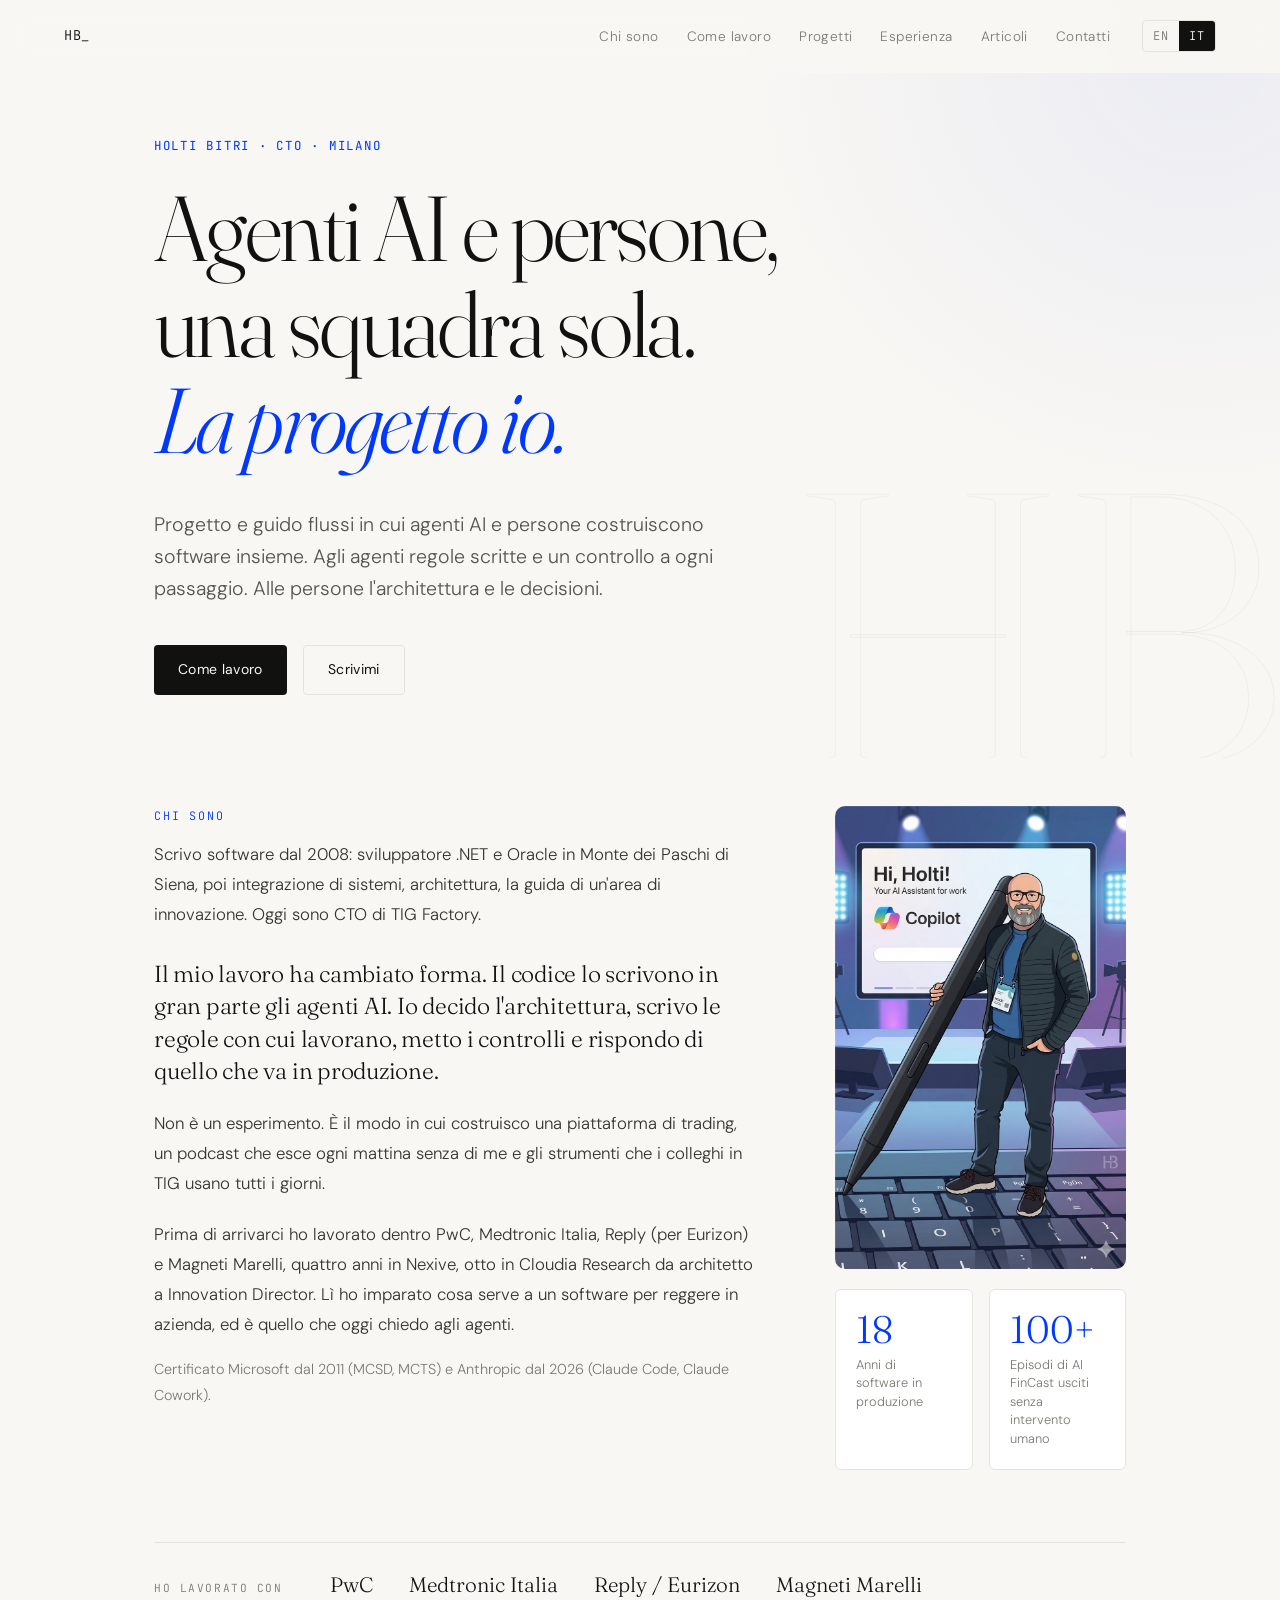
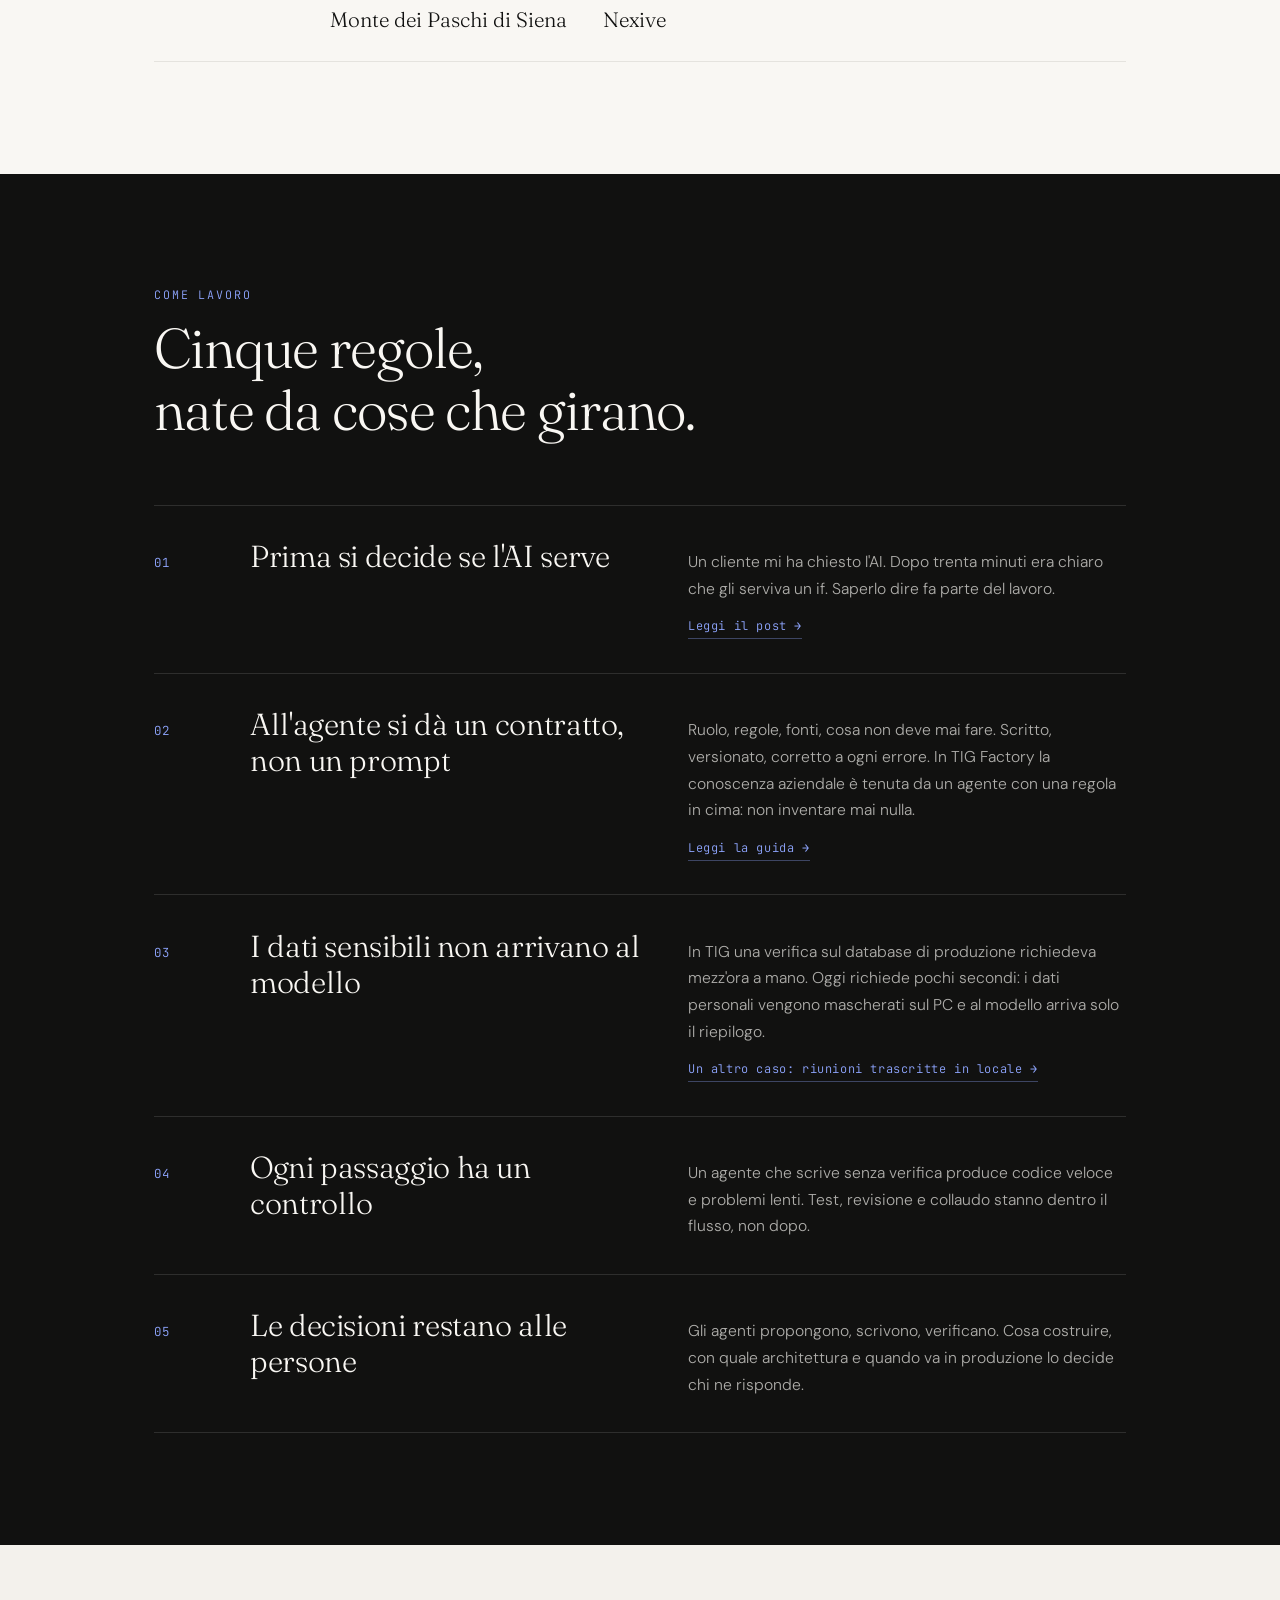
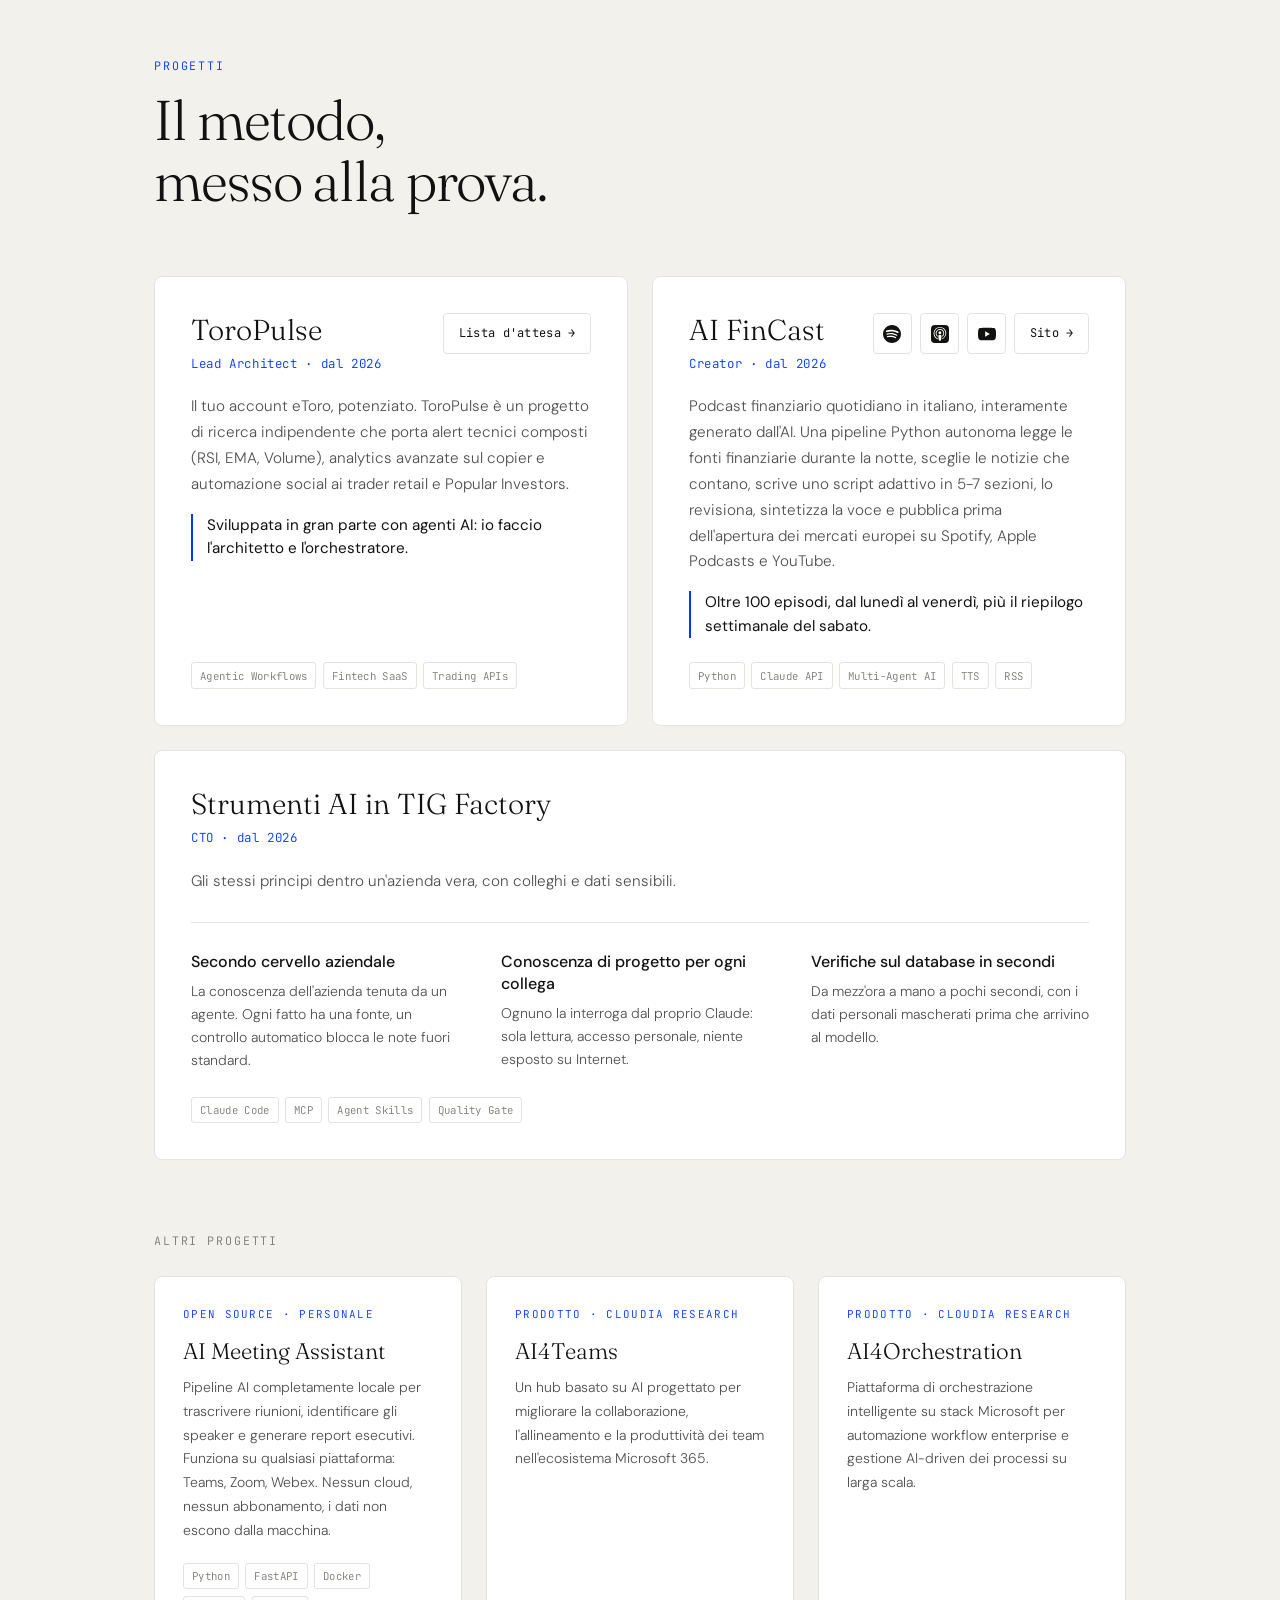
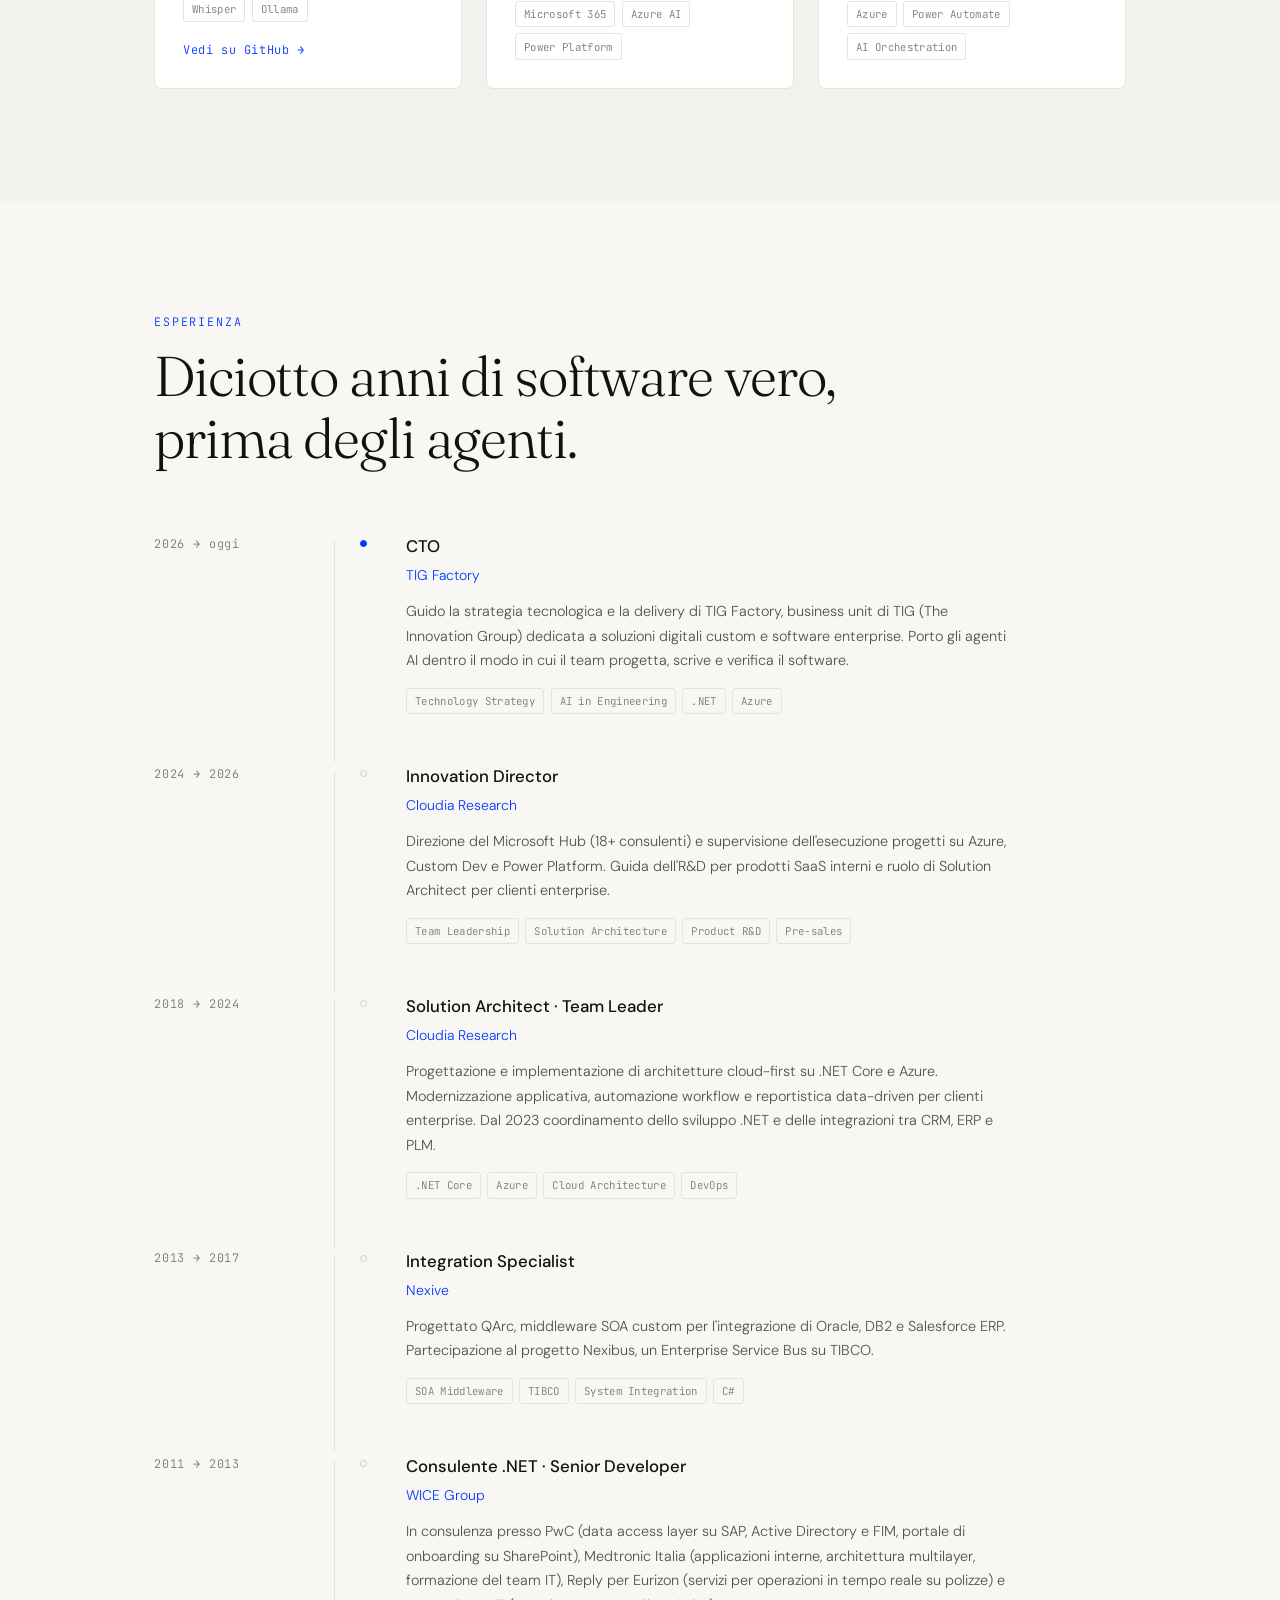
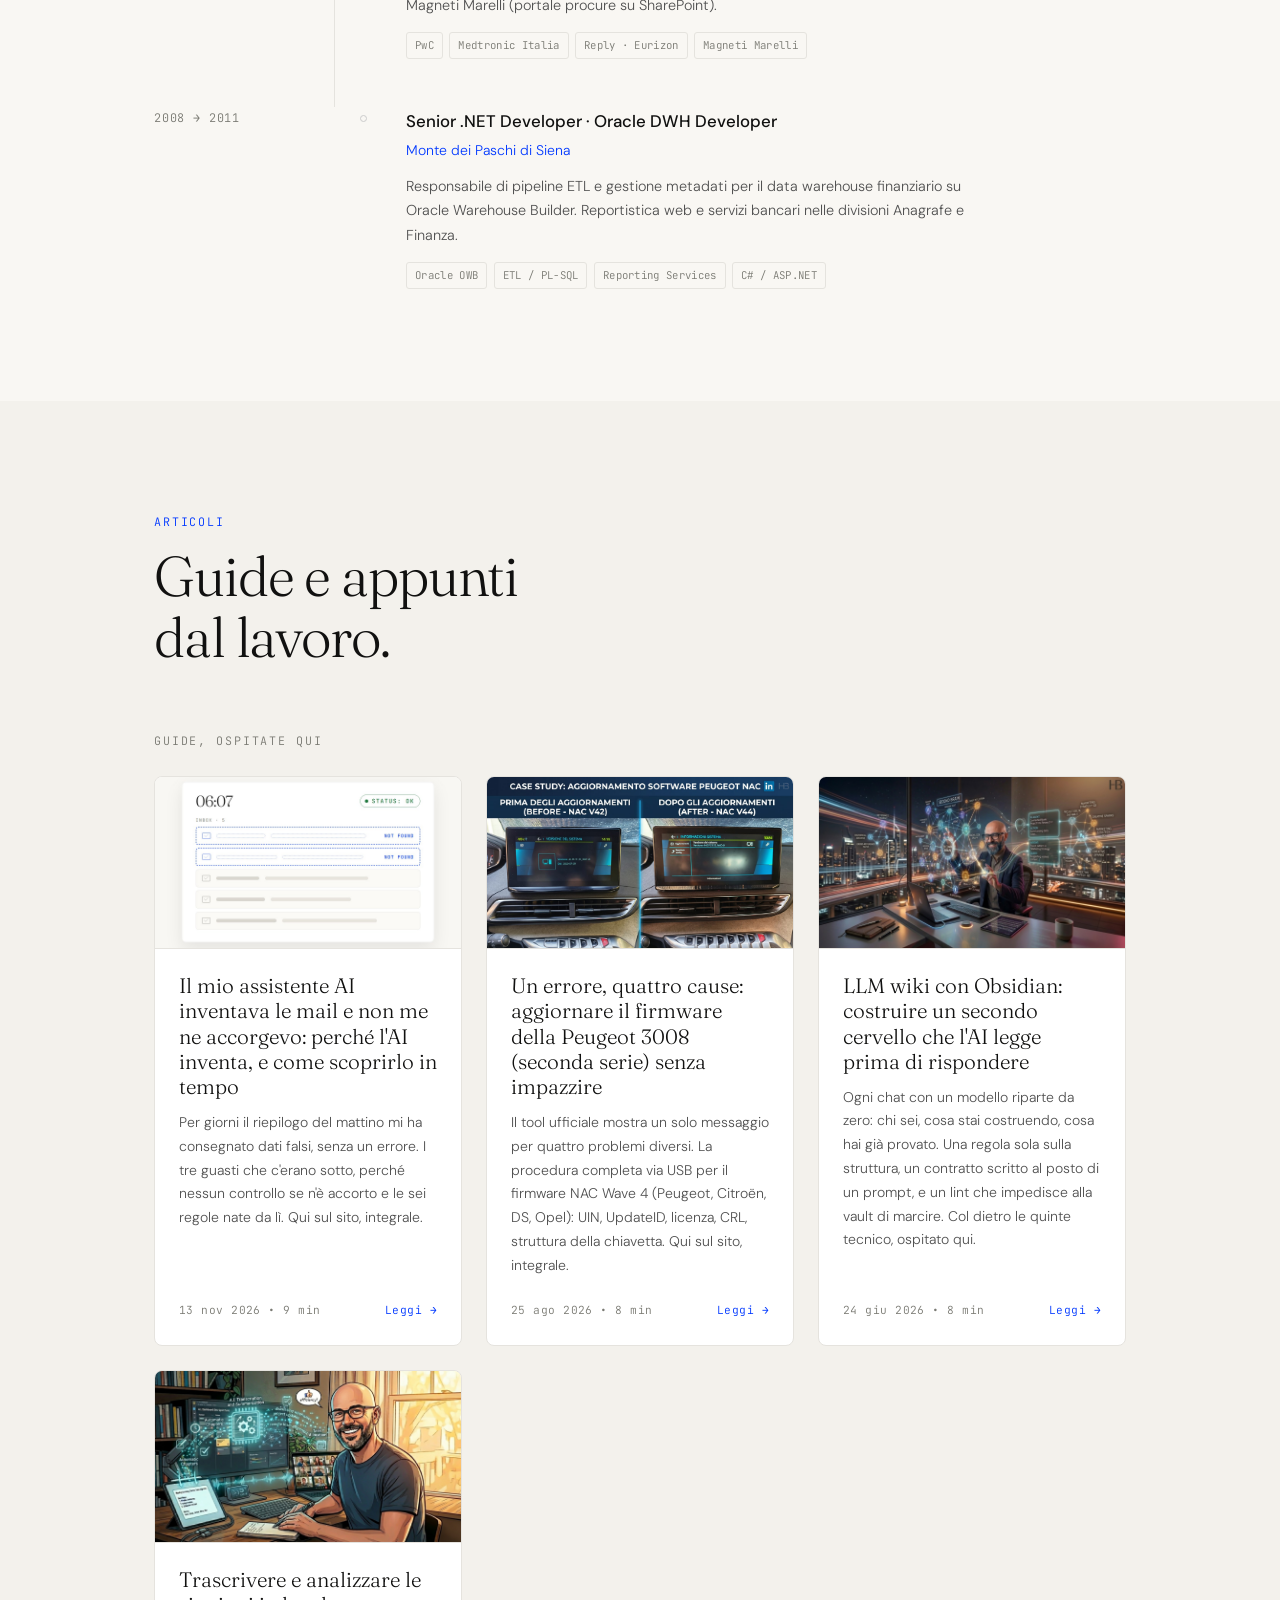
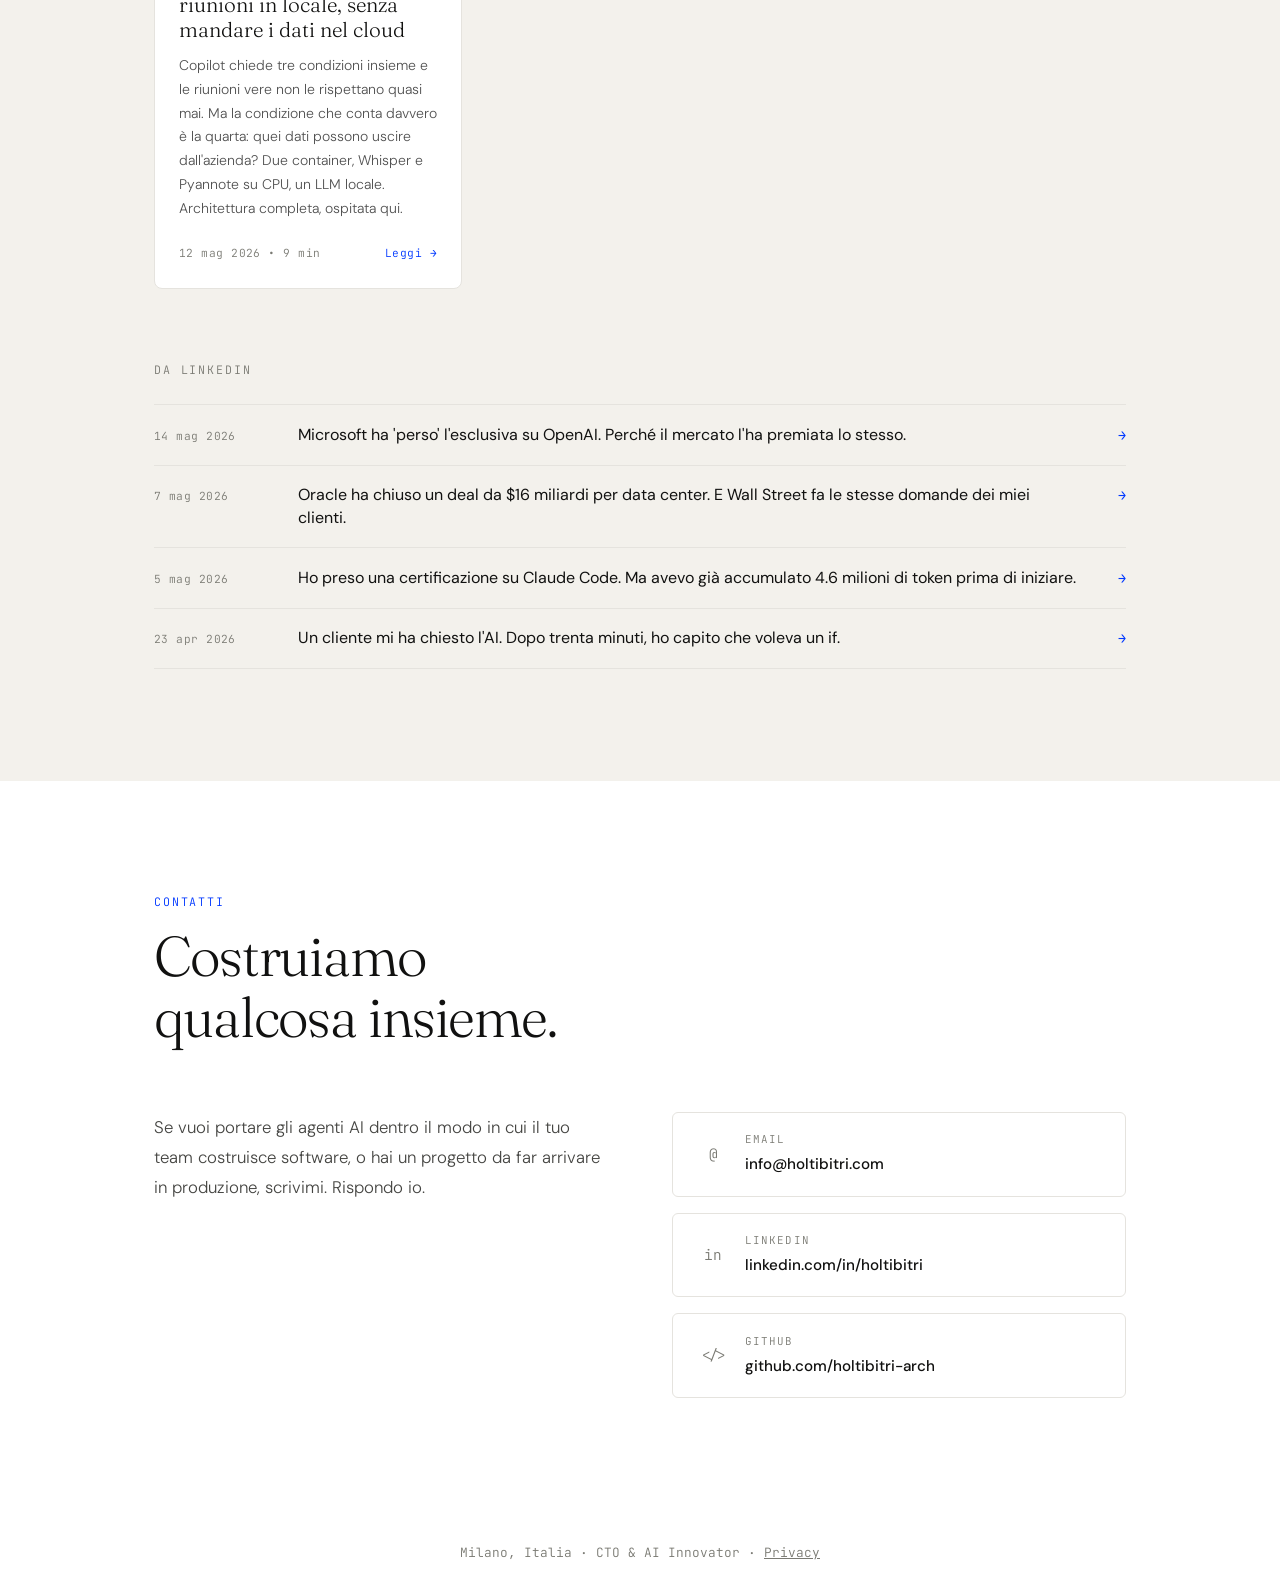
==== commit 485633e6: "feat(guide): l'assistente AI che inventava le mail, in italiano e in inglese Copertina con il suo so" ====
--- a/it/index.html
+++ b/it/index.html
@@ -6,7 +6,8 @@
   <!-- Pagina generata da tools/build_home.py. I testi stanno in tools/home_content.py,
        gli articoli in posts.json. Non modificare questo file a mano. -->
   <title>Holti Bitri | CTO: agenti AI e persone, una squadra sola</title>
-  <meta name="description" content="CTO di TIG Factory. Progetto flussi in cui agenti AI e persone costruiscono software insieme. Le prove: ToroPulse, SaaS fintech per trader eToro, e AI FinCast, podcast finanziario generato dall&#x27;AI.">
+  <meta name="description" content="Holti Bitri, CTO di TIG Factory. Progetto flussi in cui agenti AI e persone costruiscono software insieme. In produzione: ToroPulse e AI FinCast.">
+  <meta name="robots" content="index, follow, max-snippet:-1, max-image-preview:large, max-video-preview:-1">
   <link rel="canonical" href="https://holtibitri.com/it/">
   <link rel="alternate" hreflang="en" href="https://holtibitri.com/">
   <link rel="alternate" hreflang="it" href="https://holtibitri.com/it/">
@@ -21,6 +22,7 @@
   <meta property="og:image:height" content="630">
   <meta property="og:locale" content="it_IT">
   <meta property="og:locale:alternate" content="en_US">
+  <meta property="og:updated_time" content="2026-11-13">
 
   <meta name="twitter:card" content="summary_large_image">
   <meta name="twitter:title" content="Agenti AI e persone, una squadra sola. La progetto io.">
@@ -35,25 +37,76 @@
   <script type="application/ld+json">
   {
     "@context": "https://schema.org",
-    "@type": "Person",
-    "name": "Holti Bitri",
-    "jobTitle": "CTO & AI Innovator",
-    "description": "Holti Bitri, CTO. Progetto e guido flussi in cui agenti AI e persone costruiscono software insieme: regole scritte, un controllo a ogni passaggio, decisioni umane.",
-    "url": "https://holtibitri.com/it/",
-    "image": "https://holtibitri.com/avatar.jpg",
-    "email": "mailto:info@holtibitri.com",
-    "worksFor": {
-      "@type": "Organization",
-      "name": "TIG Factory"
-    },
-    "address": {
-      "@type": "PostalAddress",
-      "addressLocality": "Milan",
-      "addressCountry": "IT"
-    },
-    "sameAs": [
-      "https://linkedin.com/in/holtibitri",
-      "https://github.com/holtibitri-arch"
+    "@graph": [
+      {
+        "@type": "WebSite",
+        "@id": "https://holtibitri.com/#website",
+        "url": "https://holtibitri.com/",
+        "name": "Holti Bitri",
+        "inLanguage": [
+          "en",
+          "it"
+        ],
+        "publisher": {
+          "@id": "https://holtibitri.com/#person"
+        }
+      },
+      {
+        "@type": "ProfilePage",
+        "@id": "https://holtibitri.com/it/#profile",
+        "url": "https://holtibitri.com/it/",
+        "name": "Holti Bitri | CTO: agenti AI e persone, una squadra sola",
+        "description": "Holti Bitri, CTO di TIG Factory. Progetto flussi in cui agenti AI e persone costruiscono software insieme. In produzione: ToroPulse e AI FinCast.",
+        "inLanguage": "it",
+        "isPartOf": {
+          "@id": "https://holtibitri.com/#website"
+        },
+        "mainEntity": {
+          "@id": "https://holtibitri.com/#person"
+        },
+        "dateModified": "2026-11-13",
+        "primaryImageOfPage": "https://holtibitri.com/img/og-it.png"
+      },
+      {
+        "@type": "Person",
+        "@id": "https://holtibitri.com/#person",
+        "name": "Holti Bitri",
+        "givenName": "Holti",
+        "familyName": "Bitri",
+        "jobTitle": "CTO & AI Innovator",
+        "description": "Holti Bitri, CTO. Progetto e guido flussi in cui agenti AI e persone costruiscono software insieme: regole scritte, un controllo a ogni passaggio, decisioni umane.",
+        "url": "https://holtibitri.com/",
+        "image": "https://holtibitri.com/avatar.jpg",
+        "email": "mailto:info@holtibitri.com",
+        "worksFor": {
+          "@type": "Organization",
+          "name": "TIG Factory"
+        },
+        "address": {
+          "@type": "PostalAddress",
+          "addressLocality": "Milan",
+          "addressCountry": "IT"
+        },
+        "knowsAbout": [
+          "Agenti AI nello sviluppo software",
+          "Flussi di lavoro agentici",
+          "Sviluppo software con agenti AI e persone",
+          "Claude Code",
+          "Architettura software",
+          "Microsoft Azure",
+          ".NET",
+          "Integrazione di sistemi",
+          "Direzione tecnica"
+        ],
+        "knowsLanguage": [
+          "it",
+          "en"
+        ],
+        "sameAs": [
+          "https://linkedin.com/in/holtibitri",
+          "https://github.com/holtibitri-arch"
+        ]
+      }
     ]
   }
   </script>
@@ -354,8 +407,19 @@
       </div>
       <span class="section-label sub-label">Guide, ospitate qui</span>
       <div class="guides-grid">
+        <a href="/it/articoli/assistente-ai-inventa-mail-come-accorgersene/" class="guide-card reveal">
+          <img src="/img/assistente-ai-mail-inventate.jpg" alt="Illustrazione: un riepilogo del mattino con lo stato OK e cinque mail in elenco, due delle quali tratteggiate e marcate come mai trovate" class="guide-cover" loading="lazy">
+          <div class="guide-body">
+            <h3 class="guide-title">Il mio assistente AI inventava le mail e non me ne accorgevo: perché l'AI inventa, e come scoprirlo in tempo</h3>
+            <p class="guide-excerpt">Per giorni il riepilogo del mattino mi ha consegnato dati falsi, senza un errore. I tre guasti che c'erano sotto, perché nessun controllo se n'è accorto e le sei regole nate da lì. Qui sul sito, integrale.</p>
+            <div class="guide-footer">
+              <span class="guide-meta">13 nov 2026 &bull; 9 min</span>
+              <span class="guide-cta">Leggi &rarr;</span>
+            </div>
+          </div>
+        </a>
         <a href="/it/articoli/peugeot-3008-aggiornamento-firmware-errore/" class="guide-card reveal">
-          <img src="/img/peugeot-3008-nac-firmware-before-after.jpg" alt="" class="guide-cover" loading="lazy">
+          <img src="/img/peugeot-3008-nac-firmware-before-after.jpg" alt="Schermo infotainment Peugeot 3008 prima e dopo l&#x27;aggiornamento firmware NAC: versione 42.03.31.32 del 2020 a sinistra, versione 44.07.33.32 a destra" class="guide-cover" loading="lazy">
           <div class="guide-body">
             <h3 class="guide-title">Un errore, quattro cause: aggiornare il firmware della Peugeot 3008 (seconda serie) senza impazzire</h3>
             <p class="guide-excerpt">Il tool ufficiale mostra un solo messaggio per quattro problemi diversi. La procedura completa via USB per il firmware NAC Wave 4 (Peugeot, Citroën, DS, Opel): UIN, UpdateID, licenza, CRL, struttura della chiavetta. Qui sul sito, integrale.</p>
@@ -366,7 +430,7 @@
           </div>
         </a>
         <a href="/it/articoli/llm-wiki-obsidian-secondo-cervello-ai/" class="guide-card reveal">
-          <img src="/img/llm-wiki-obsidian-secondo-cervello.jpg" alt="" class="guide-cover" loading="lazy">
+          <img src="/img/llm-wiki-obsidian-secondo-cervello.jpg" alt="Illustrazione: una scrivania in un ufficio di notte davanti allo skyline di una citta&#x27;, con un grafo di conoscenza olografico etichettato Second Brain e pannelli che mostrano un agente AI mentre collega nodi, riassume le note del giorno e propone contenuti correlati" class="guide-cover" loading="lazy">
           <div class="guide-body">
             <h3 class="guide-title">LLM wiki con Obsidian: costruire un secondo cervello che l'AI legge prima di rispondere</h3>
             <p class="guide-excerpt">Ogni chat con un modello riparte da zero: chi sei, cosa stai costruendo, cosa hai già provato. Una regola sola sulla struttura, un contratto scritto al posto di un prompt, e un lint che impedisce alla vault di marcire. Col dietro le quinte tecnico, ospitato qui.</p>
@@ -377,7 +441,7 @@
           </div>
         </a>
         <a href="/it/articoli/trascrivere-riunioni-in-locale-senza-cloud/" class="guide-card reveal">
-          <img src="/img/ai-meeting-assistant-locale.jpg" alt="" class="guide-cover" loading="lazy">
+          <img src="/img/ai-meeting-assistant-locale.jpg" alt="Illustrazione della postazione di lavoro: un monitor con la dashboard della riunione, un portatile in videochiamata con il team e un tablet che mostra il riassunto, con etichette su trascrizione automatica, capitoli e assegnazione dei task" class="guide-cover" loading="lazy">
           <div class="guide-body">
             <h3 class="guide-title">Trascrivere e analizzare le riunioni in locale, senza mandare i dati nel cloud</h3>
             <p class="guide-excerpt">Copilot chiede tre condizioni insieme e le riunioni vere non le rispettano quasi mai. Ma la condizione che conta davvero è la quarta: quei dati possono uscire dall'azienda? Due container, Whisper e Pyannote su CPU, un LLM locale. Architettura completa, ospitata qui.</p>
@@ -430,14 +494,14 @@
               <span class="contact-link-value">info@holtibitri.com</span>
             </div>
           </a>
-          <a href="https://linkedin.com/in/holtibitri" target="_blank" rel="noopener noreferrer" class="contact-link">
+          <a href="https://linkedin.com/in/holtibitri" target="_blank" rel="me noopener noreferrer" class="contact-link">
             <div class="contact-link-icon" aria-hidden="true">in</div>
             <div class="contact-link-info">
               <span class="contact-link-label">LinkedIn</span>
               <span class="contact-link-value">linkedin.com/in/holtibitri</span>
             </div>
           </a>
-          <a href="https://github.com/holtibitri-arch" target="_blank" rel="noopener noreferrer" class="contact-link">
+          <a href="https://github.com/holtibitri-arch" target="_blank" rel="me noopener noreferrer" class="contact-link">
             <div class="contact-link-icon" aria-hidden="true">&lt;/&gt;</div>
             <div class="contact-link-info">
               <span class="contact-link-label">GitHub</span>
